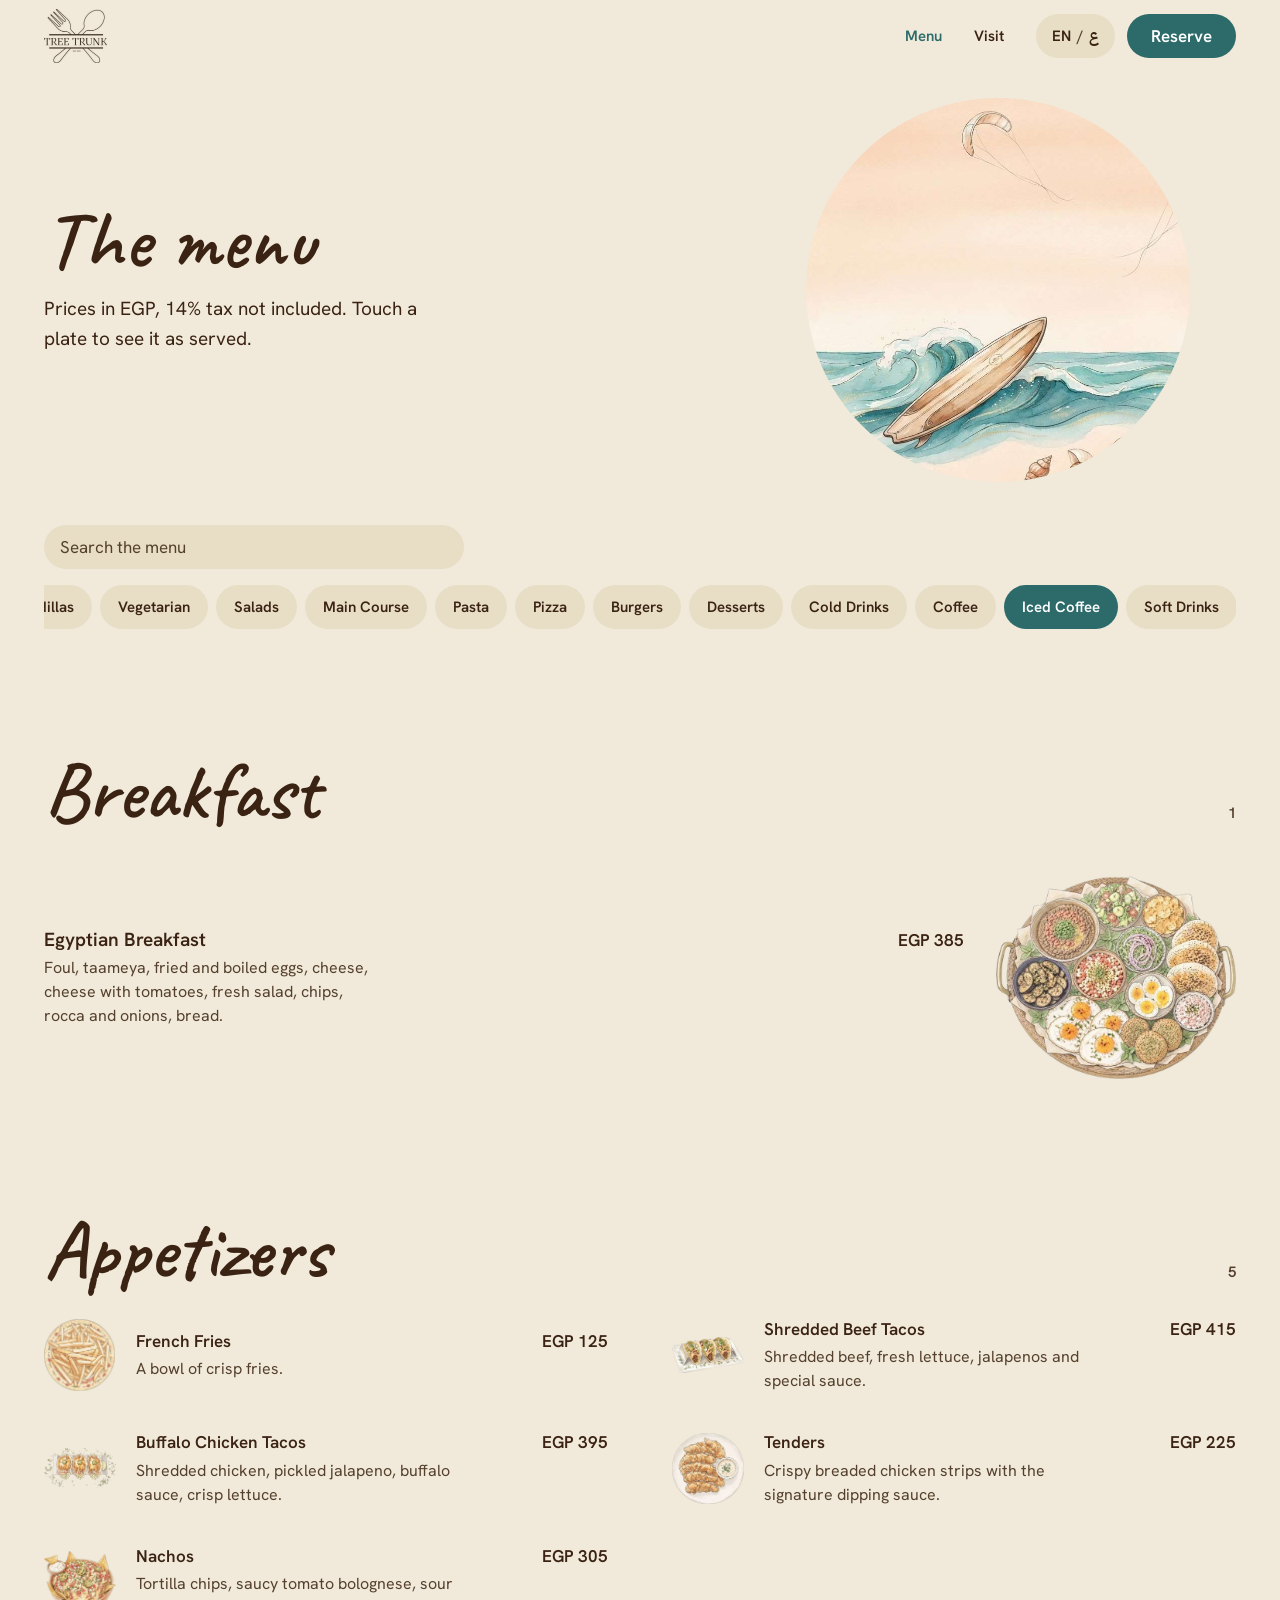
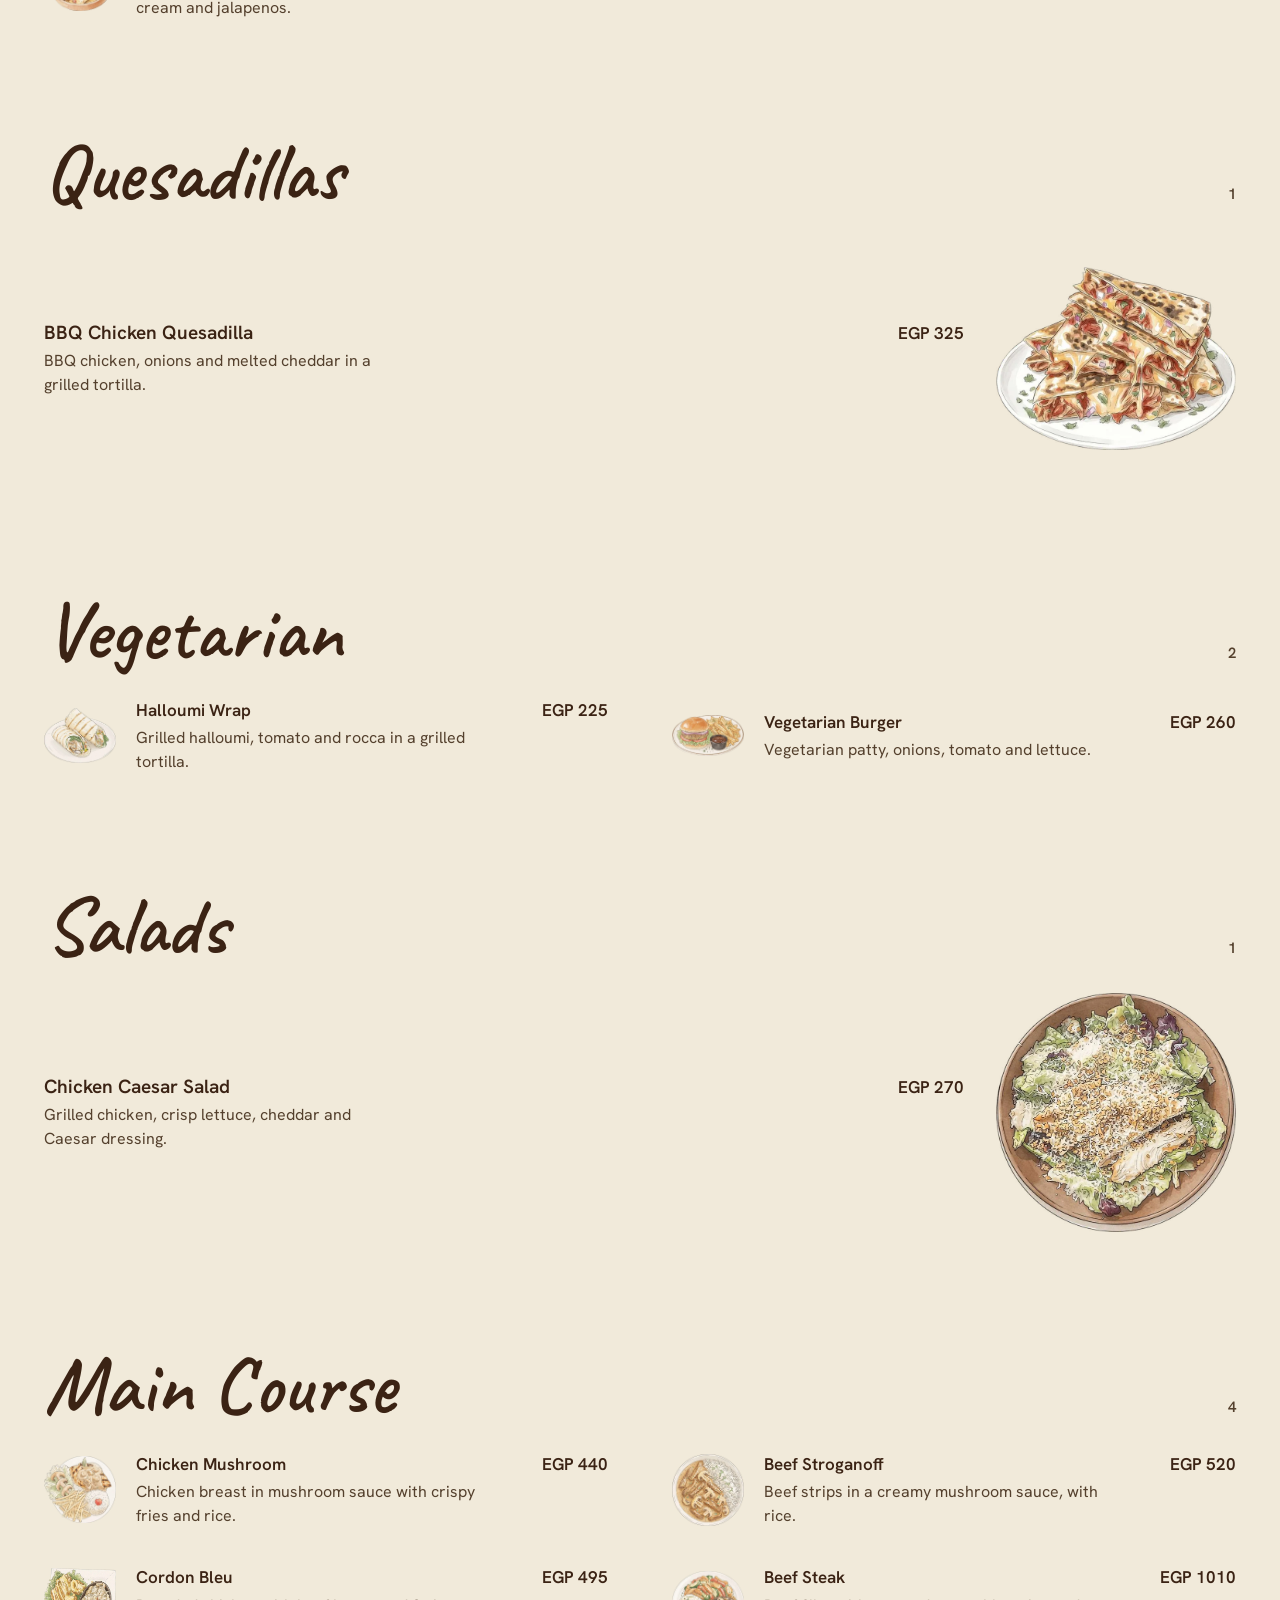
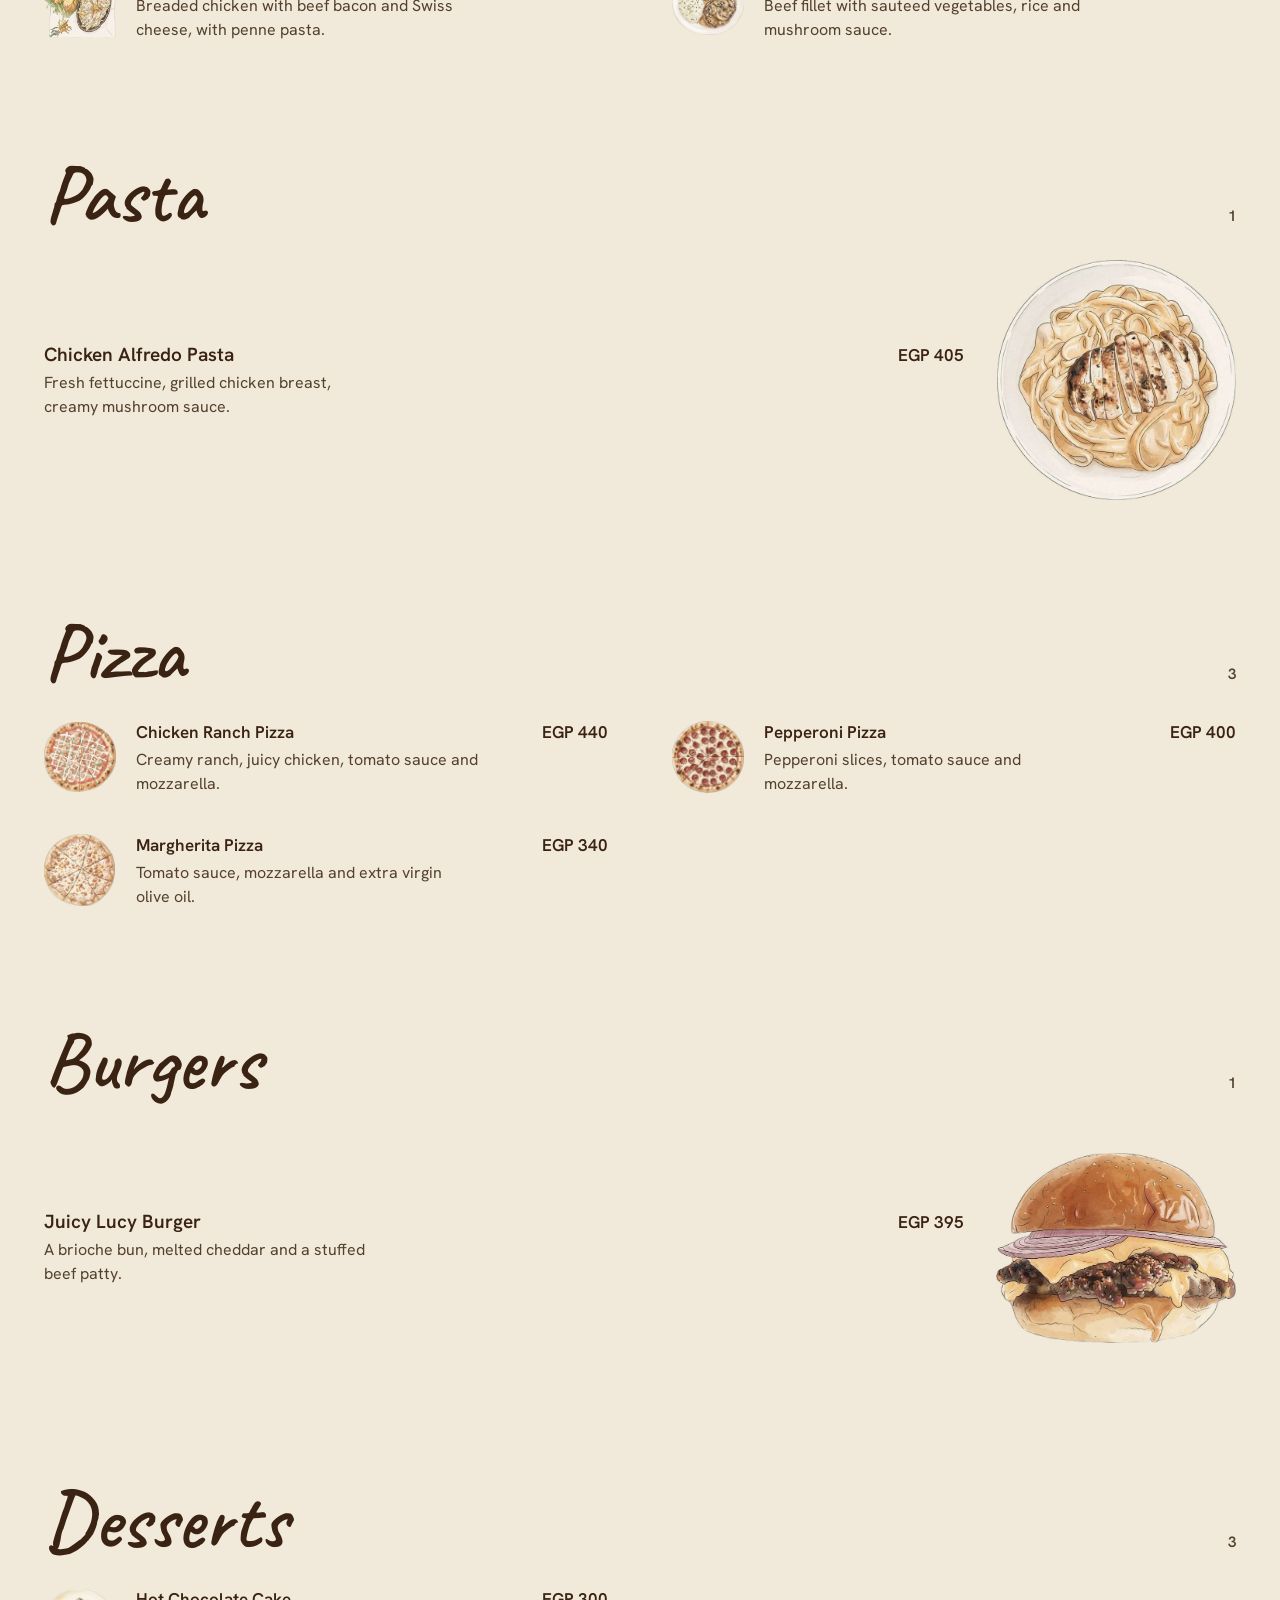
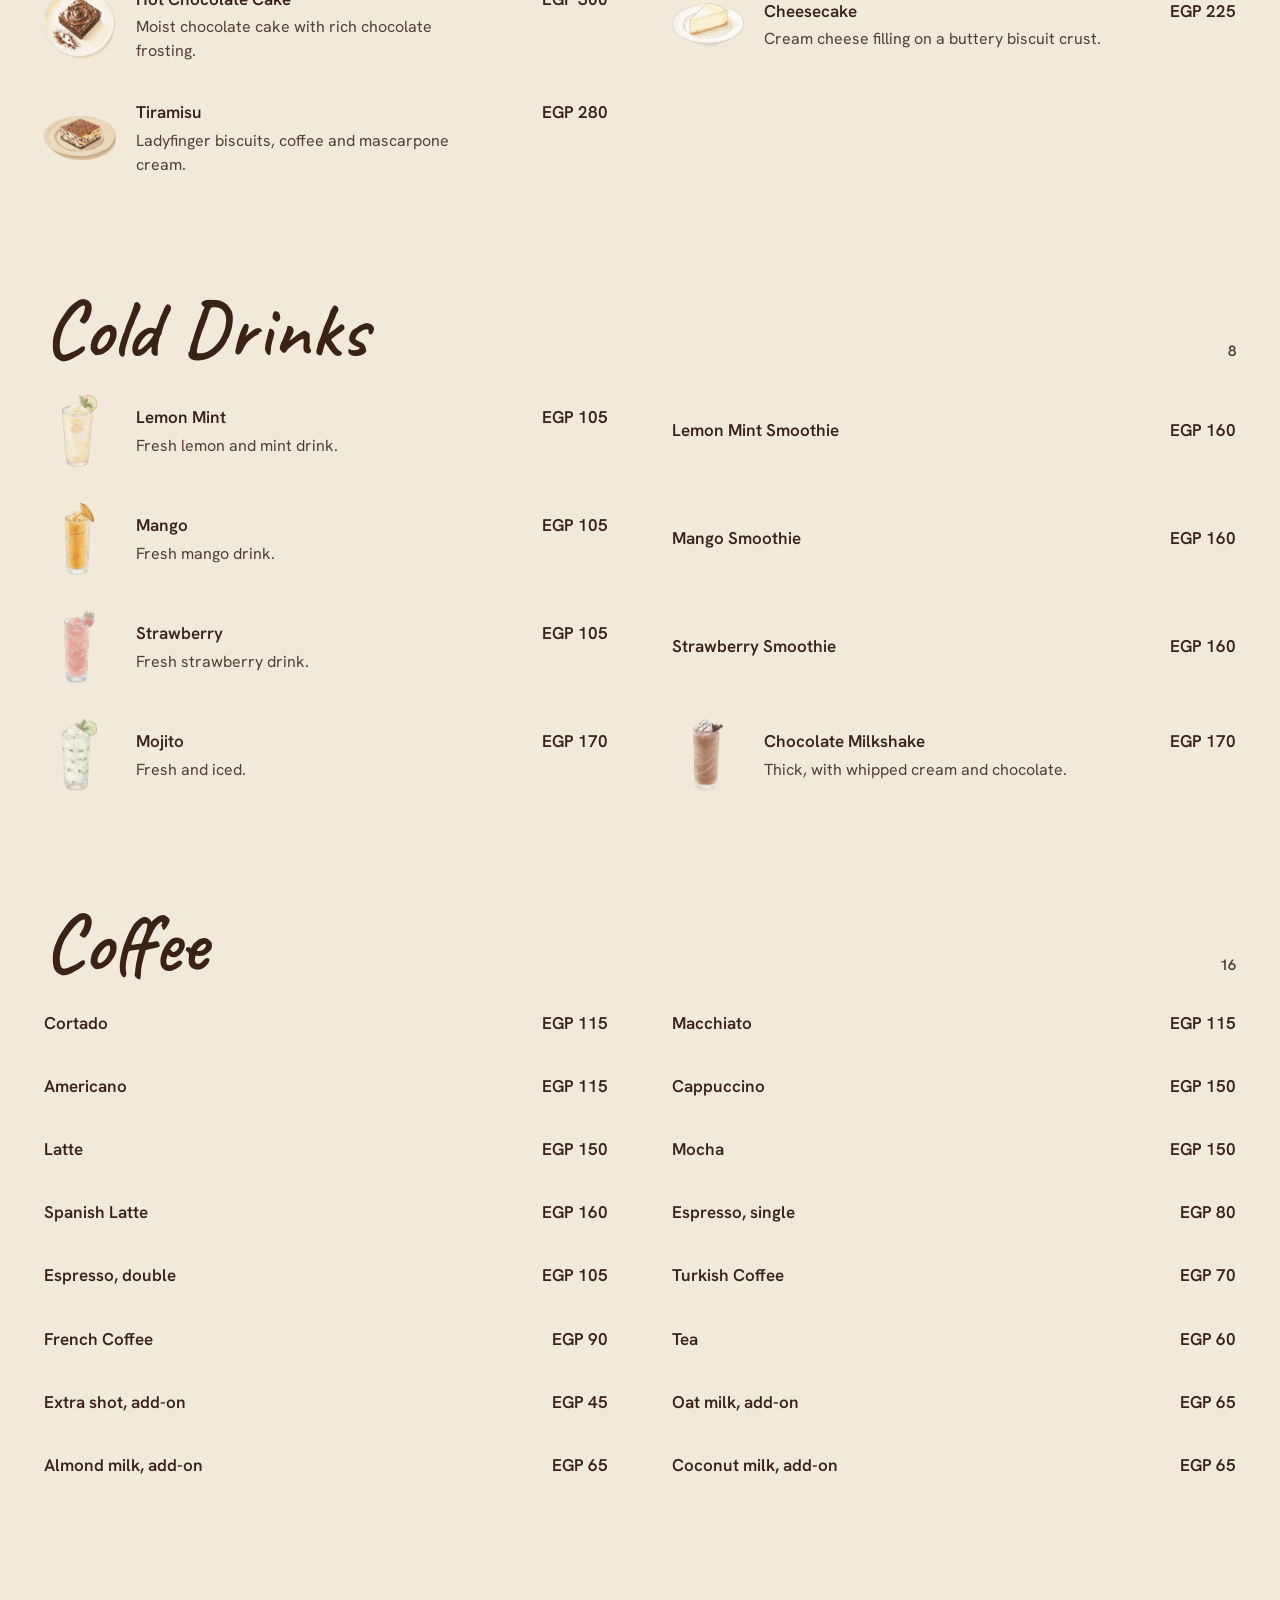
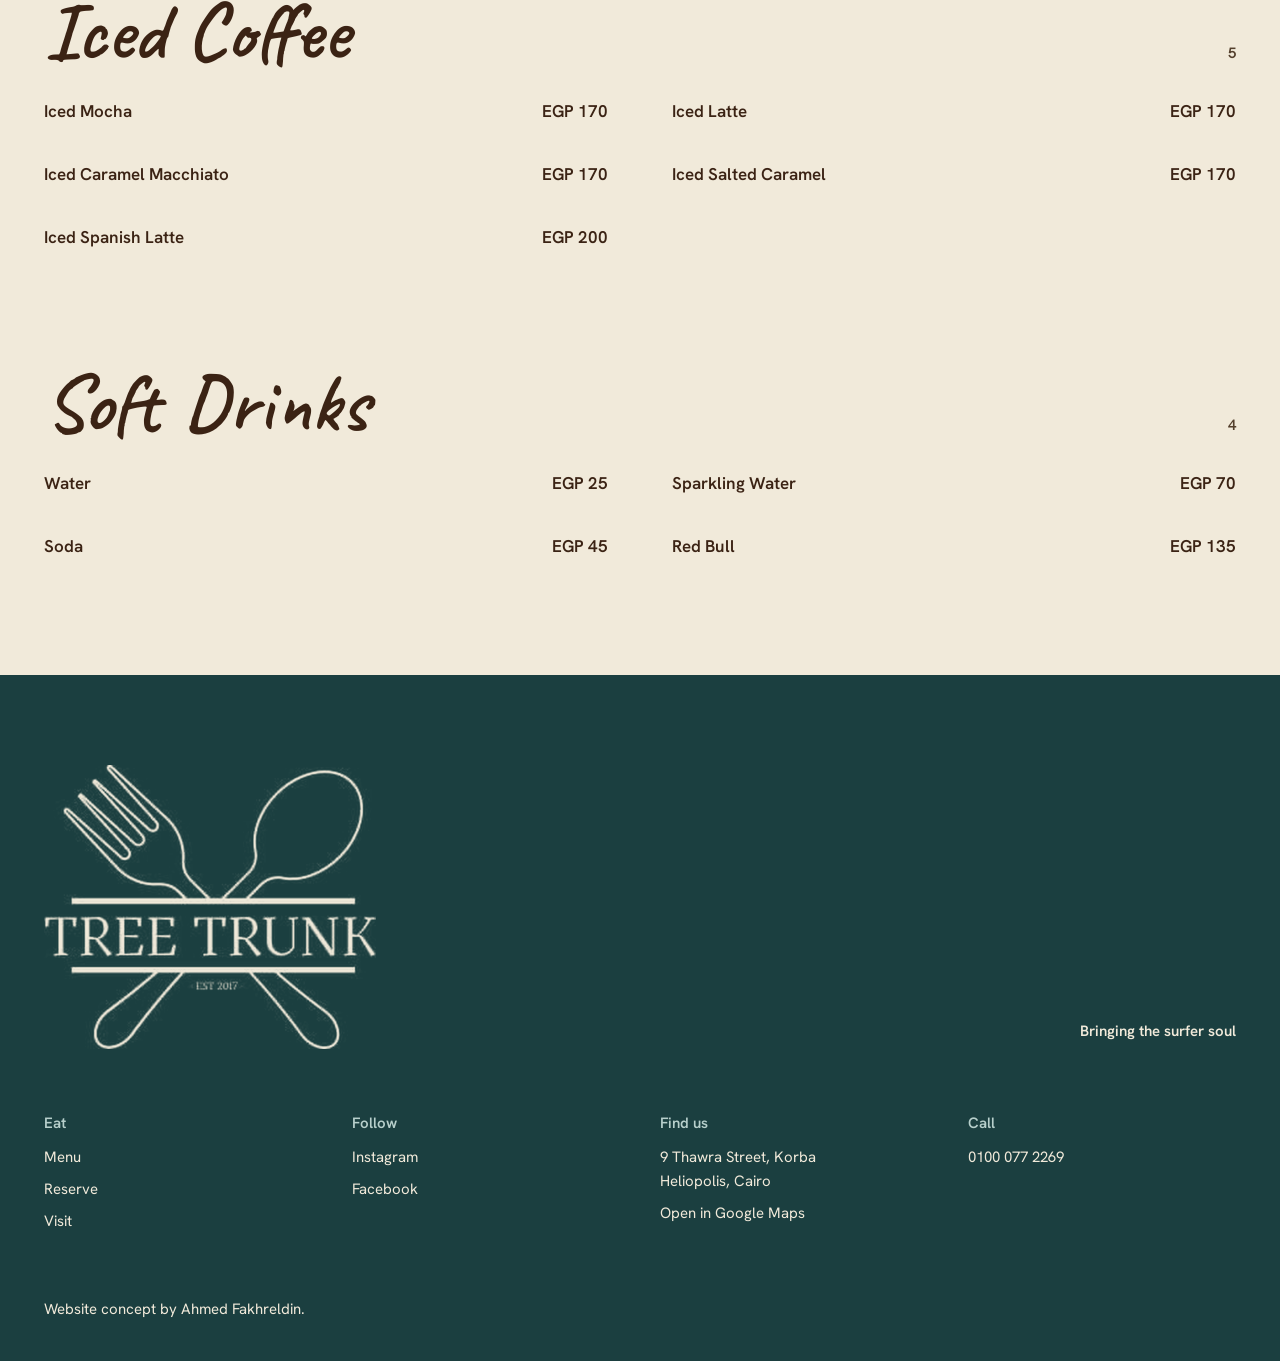
==== menu.html @ 4c700745 "Plates reveal on hover and touch scroll, real logo footer, sticky menu bar, picker flip Co-Authored-" ====
<!doctype html>
<html lang="en">
<head>
<meta charset="utf-8">
<meta name="viewport" content="width=device-width,initial-scale=1,viewport-fit=cover">
<title>Menu | Tree Trunk, Korba</title>
<meta name="description" content="The Tree Trunk menu: breakfast, tacos, pizza, pasta, burgers, desserts, cold drinks and coffee.">
<meta name="theme-color" content="#F1EADA">
<meta property="og:type" content="website">
<meta property="og:title" content="Menu | Tree Trunk, Korba">
<meta property="og:description" content="The Tree Trunk menu: breakfast, tacos, pizza, pasta, burgers, desserts, cold drinks and coffee.">
<meta property="og:image" content="https://ahmedfakhr1.github.io/tree-trunk-preview/img/og.jpg">
<meta property="og:url" content="https://ahmedfakhr1.github.io/tree-trunk-preview/menu.html">
<meta name="twitter:card" content="summary_large_image">
<link rel="icon" href="img/favicon.png">
<link rel="apple-touch-icon" href="img/favicon.png">
<link rel="preload" as="font" type="font/woff2" crossorigin href="fonts/caveat-latin-600-normal.woff2"><link rel="preload" as="font" type="font/woff2" crossorigin href="fonts/hanken-grotesk-latin-400-normal.woff2">
<style>html.fl body{opacity:0}body{transition:opacity .25s ease}</style><script>(function(){var d=document.documentElement;d.classList.add("fl","js");var done=function(){d.classList.remove("fl")};setTimeout(done,1200);if(document.fonts&&document.fonts.load){Promise.all(["600 20px Caveat","400 16px Hanken Grotesk"].map(function(f){return document.fonts.load(f)})).then(done,done)}else{done()}})();</script>
<link rel="stylesheet" href="fonts.css?v=21">
<link rel="stylesheet" href="site.css?v=21">
</head>
<body class="menu-page">
<header class="hdr" id="hdr">
  <a class="logo" href="index.html" aria-label="Tree Trunk, home"><img src="img/logo-ink.png" alt="Tree Trunk" width="252" height="215"></a>
  <nav class="nav" aria-label="Main"><a href="menu.html" aria-current="page"><span data-ar="المنيو">Menu</span></a><a href="visit.html"><span data-ar="زورونا">Visit</span></a></nav>
  <div class="hdr-r">
    <button class="lang" id="lang" type="button" aria-label="Switch language" title="Switch to Arabic. The menu stays in English."><span>EN</span><i>/</i><span class="l-ar">ع</span></button>
    <a class="btn btn--go hdr-cta" href="index.html#reserve"><span data-ar="احجز">Reserve</span></a>
    <button class="burger" id="burger" type="button" aria-label="Open menu" aria-expanded="false" aria-controls="drawer"><svg viewBox="0 0 24 24" width="22" height="22" fill="none" stroke="currentColor" stroke-width="1.8" stroke-linecap="round"><path d="M5 7h14M5 12h14M5 17h14"/></svg></button>
  </div>
</header>
<div class="drawer" id="drawer" aria-hidden="true"><nav aria-label="Mobile">
  <a href="index.html"><span data-ar="الرئيسية">Home</span></a><a href="menu.html"><span data-ar="المنيو">Menu</span></a><a href="visit.html"><span data-ar="زورونا">Visit</span></a><a href="index.html#reserve"><span data-ar="احجز">Reserve</span></a>
</nav></div>
<div class="tabbar" aria-label="Quick actions">
  <a href="index.html#reserve"><svg viewBox="0 0 24 24" width="22" height="22" fill="none" stroke="currentColor" stroke-width="1.8" stroke-linecap="round" stroke-linejoin="round"><rect x="4" y="5" width="16" height="15" rx="2"/><path d="M4 10h16M9 3v4M15 3v4"/></svg><span data-ar="احجز">Reserve</span></a>
  <a href="menu.html"><svg viewBox="0 0 24 24" width="22" height="22" fill="none" stroke="currentColor" stroke-width="1.8" stroke-linecap="round"><path d="M5 7h14M5 12h14M5 17h14"/></svg><span data-ar="المنيو">Menu</span></a>
  <a href="tel:+201000772269"><svg viewBox="0 0 24 24" width="22" height="22" fill="none" stroke="currentColor" stroke-width="1.8" stroke-linecap="round" stroke-linejoin="round"><path d="M6.6 3h3l1.4 4-2 1.3a11 11 0 0 0 6.7 6.7l1.3-2 4 1.4v3a2 2 0 0 1-2.2 2A16.5 16.5 0 0 1 4.6 5.2 2 2 0 0 1 6.6 3z"/></svg><span data-ar="اتصل">Call</span></a>
</div>
<main id="main">
<section class="phero"><div class="disc-sm"><img src="img/sea.jpg" alt="" width="1365" height="766"></div><div class="wrap phero-in"><h1 class="disp"><span data-ar="المنيو">The menu</span></h1><p class="sub"><span data-ar="الأسعار بالجنيه المصري، بدون ضريبة ١٤٪. المس الطبق وشوفه زي ما بيتقدم.">Prices in EGP, 14% tax not included. Touch a plate to see it as served.</span></p></div></section>
<div class="wrap searchrow"><label class="search"><span class="sr">Search the menu</span><input id="q" type="search" placeholder="Search the menu" autocomplete="off"></label></div>
<div class="chipbar"><div class="wrap chipbar-in"><div class="chiprow" id="chiprow"><a class="chip" href="#breakfast" data-sec="breakfast"><span data-ar="الفطار">Breakfast</span></a><a class="chip" href="#appetizers" data-sec="appetizers"><span data-ar="المقبلات">Appetizers</span></a><a class="chip" href="#quesadillas" data-sec="quesadillas"><span data-ar="الكيساديا">Quesadillas</span></a><a class="chip" href="#vegetarian" data-sec="vegetarian"><span data-ar="نباتي">Vegetarian</span></a><a class="chip" href="#salads" data-sec="salads"><span data-ar="السلطات">Salads</span></a><a class="chip" href="#main-course" data-sec="main-course"><span data-ar="الأطباق الرئيسية">Main Course</span></a><a class="chip" href="#pasta" data-sec="pasta"><span data-ar="الباستا">Pasta</span></a><a class="chip" href="#pizza" data-sec="pizza"><span data-ar="البيتزا">Pizza</span></a><a class="chip" href="#burgers" data-sec="burgers"><span data-ar="البرجر">Burgers</span></a><a class="chip" href="#desserts" data-sec="desserts"><span data-ar="الحلو">Desserts</span></a><a class="chip" href="#cold-drinks" data-sec="cold-drinks"><span data-ar="المشروبات الباردة">Cold Drinks</span></a><a class="chip" href="#coffee" data-sec="coffee"><span data-ar="القهوة">Coffee</span></a><a class="chip" href="#iced-coffee" data-sec="iced-coffee"><span data-ar="القهوة المثلجة">Iced Coffee</span></a><a class="chip" href="#soft-drinks" data-sec="soft-drinks"><span data-ar="المشروبات الغازية">Soft Drinks</span></a></div></div></div>
<div class="wrap mpage" id="mpage"><section class="msec" id="breakfast"><div class="mh"><h2 class="disp"><span data-ar="الفطار">Breakfast</span></h2><span class="cnt">1</span></div><ul><li class="dish"><button type="button" class="plate plate--sm" aria-pressed="false" aria-label="Egyptian Breakfast: show the plate as served"><img class="sk" src="img/sk/breakfast.webp" alt="" loading="lazy" width="620" height="620"><img class="ph" src="img/breakfast.jpg" alt="Egyptian Breakfast as served" loading="lazy" width="440" height="440"></button><div class="dt"><h3>Egyptian Breakfast</h3><b class="pr">EGP 385</b><small data-ar="فول وطعمية وبيض مقلي ومسلوق وجبنة وجبنة بالطماطم وسلطة وشيبسي وجرجير وبصل وعيش.">Foul, taameya, fried and boiled eggs, cheese, cheese with tomatoes, fresh salad, chips, rocca and onions, bread.</small></div></li></ul></section><section class="msec" id="appetizers"><div class="mh"><h2 class="disp"><span data-ar="المقبلات">Appetizers</span></h2><span class="cnt">5</span></div><ul><li class="dish"><button type="button" class="plate plate--sm" aria-pressed="false" aria-label="French Fries: show the plate as served"><img class="sk" src="img/sk/fries.webp" alt="" loading="lazy" width="620" height="620"><img class="ph" src="img/fries.jpg" alt="French Fries as served" loading="lazy" width="440" height="440"></button><div class="dt"><h3>French Fries</h3><b class="pr">EGP 125</b><small data-ar="طبق بطاطس مقلية مقرمشة.">A bowl of crisp fries.</small></div></li><li class="dish"><button type="button" class="plate plate--sm" aria-pressed="false" aria-label="Shredded Beef Tacos: show the plate as served"><img class="sk" src="img/sk/beef-tacos.webp" alt="" loading="lazy" width="620" height="620"><img class="ph" src="img/beef-tacos.jpg" alt="Shredded Beef Tacos as served" loading="lazy" width="440" height="440"></button><div class="dt"><h3>Shredded Beef Tacos</h3><b class="pr">EGP 415</b><small data-ar="تاكو لحمة مفرومة مع خس وهالبينو وصوص خاص.">Shredded beef, fresh lettuce, jalapenos and special sauce.</small></div></li><li class="dish"><button type="button" class="plate plate--sm" aria-pressed="false" aria-label="Buffalo Chicken Tacos: show the plate as served"><img class="sk" src="img/sk/buffalo-tacos.webp" alt="" loading="lazy" width="620" height="620"><img class="ph" src="img/buffalo-tacos.jpg" alt="Buffalo Chicken Tacos as served" loading="lazy" width="440" height="440"></button><div class="dt"><h3>Buffalo Chicken Tacos</h3><b class="pr">EGP 395</b><small data-ar="تاكو فراخ بصوص بافلو وهالبينو مخلل وخس.">Shredded chicken, pickled jalapeno, buffalo sauce, crisp lettuce.</small></div></li><li class="dish"><button type="button" class="plate plate--sm" aria-pressed="false" aria-label="Tenders: show the plate as served"><img class="sk" src="img/sk/tenders.webp" alt="" loading="lazy" width="620" height="620"><img class="ph" src="img/tenders.jpg" alt="Tenders as served" loading="lazy" width="440" height="440"></button><div class="dt"><h3>Tenders</h3><b class="pr">EGP 225</b><small data-ar="ستربس فراخ مقرمشة مع صوص التغميس.">Crispy breaded chicken strips with the signature dipping sauce.</small></div></li><li class="dish"><button type="button" class="plate plate--sm" aria-pressed="false" aria-label="Nachos: show the plate as served"><img class="sk" src="img/sk/nachos.webp" alt="" loading="lazy" width="620" height="620"><img class="ph" src="img/nachos.jpg" alt="Nachos as served" loading="lazy" width="440" height="440"></button><div class="dt"><h3>Nachos</h3><b class="pr">EGP 305</b><small data-ar="ناتشوز مع بولونيز وكريمة حامضة وهالبينو.">Tortilla chips, saucy tomato bolognese, sour cream and jalapenos.</small></div></li></ul></section><section class="msec" id="quesadillas"><div class="mh"><h2 class="disp"><span data-ar="الكيساديا">Quesadillas</span></h2><span class="cnt">1</span></div><ul><li class="dish"><button type="button" class="plate plate--sm" aria-pressed="false" aria-label="BBQ Chicken Quesadilla: show the plate as served"><img class="sk" src="img/sk/quesadilla.webp" alt="" loading="lazy" width="620" height="620"><img class="ph" src="img/quesadilla.jpg" alt="BBQ Chicken Quesadilla as served" loading="lazy" width="440" height="440"></button><div class="dt"><h3>BBQ Chicken Quesadilla</h3><b class="pr">EGP 325</b><small data-ar="فراخ باربكيو وبصل وشيدر دايب في تورتيلا مشوية.">BBQ chicken, onions and melted cheddar in a grilled tortilla.</small></div></li></ul></section><section class="msec" id="vegetarian"><div class="mh"><h2 class="disp"><span data-ar="نباتي">Vegetarian</span></h2><span class="cnt">2</span></div><ul><li class="dish"><button type="button" class="plate plate--sm" aria-pressed="false" aria-label="Halloumi Wrap: show the plate as served"><img class="sk" src="img/sk/halloumi.webp" alt="" loading="lazy" width="620" height="620"><img class="ph" src="img/halloumi.jpg" alt="Halloumi Wrap as served" loading="lazy" width="440" height="440"></button><div class="dt"><h3>Halloumi Wrap</h3><b class="pr">EGP 225</b><small data-ar="حلومي مشوي وطماطم وجرجير في تورتيلا مشوية.">Grilled halloumi, tomato and rocca in a grilled tortilla.</small></div></li><li class="dish"><button type="button" class="plate plate--sm" aria-pressed="false" aria-label="Vegetarian Burger: show the plate as served"><img class="sk" src="img/sk/veg-burger.webp" alt="" loading="lazy" width="620" height="620"><img class="ph" src="img/veg-burger.jpg" alt="Vegetarian Burger as served" loading="lazy" width="440" height="440"></button><div class="dt"><h3>Vegetarian Burger</h3><b class="pr">EGP 260</b><small data-ar="برجر نباتي مع بصل وطماطم وخس.">Vegetarian patty, onions, tomato and lettuce.</small></div></li></ul></section><section class="msec" id="salads"><div class="mh"><h2 class="disp"><span data-ar="السلطات">Salads</span></h2><span class="cnt">1</span></div><ul><li class="dish"><button type="button" class="plate plate--sm" aria-pressed="false" aria-label="Chicken Caesar Salad: show the plate as served"><img class="sk" src="img/sk/caesar.webp" alt="" loading="lazy" width="620" height="620"><img class="ph" src="img/caesar.jpg" alt="Chicken Caesar Salad as served" loading="lazy" width="440" height="440"></button><div class="dt"><h3>Chicken Caesar Salad</h3><b class="pr">EGP 270</b><small data-ar="فراخ مشوية وخس وشيدر وصوص سيزر.">Grilled chicken, crisp lettuce, cheddar and Caesar dressing.</small></div></li></ul></section><section class="msec" id="main-course"><div class="mh"><h2 class="disp"><span data-ar="الأطباق الرئيسية">Main Course</span></h2><span class="cnt">4</span></div><ul><li class="dish"><button type="button" class="plate plate--sm" aria-pressed="false" aria-label="Chicken Mushroom: show the plate as served"><img class="sk" src="img/sk/chicken-mushroom.webp" alt="" loading="lazy" width="620" height="620"><img class="ph" src="img/chicken-mushroom.jpg" alt="Chicken Mushroom as served" loading="lazy" width="440" height="440"></button><div class="dt"><h3>Chicken Mushroom</h3><b class="pr">EGP 440</b><small data-ar="صدور فراخ بصوص مشروم مع بطاطس وأرز.">Chicken breast in mushroom sauce with crispy fries and rice.</small></div></li><li class="dish"><button type="button" class="plate plate--sm" aria-pressed="false" aria-label="Beef Stroganoff: show the plate as served"><img class="sk" src="img/sk/stroganoff.webp" alt="" loading="lazy" width="620" height="620"><img class="ph" src="img/stroganoff.jpg" alt="Beef Stroganoff as served" loading="lazy" width="440" height="440"></button><div class="dt"><h3>Beef Stroganoff</h3><b class="pr">EGP 520</b><small data-ar="ستربس لحمة بصوص مشروم كريمي مع أرز.">Beef strips in a creamy mushroom sauce, with rice.</small></div></li><li class="dish"><button type="button" class="plate plate--sm" aria-pressed="false" aria-label="Cordon Bleu: show the plate as served"><img class="sk" src="img/sk/cordon-bleu.webp" alt="" loading="lazy" width="620" height="620"><img class="ph" src="img/cordon-bleu.jpg" alt="Cordon Bleu as served" loading="lazy" width="440" height="440"></button><div class="dt"><h3>Cordon Bleu</h3><b class="pr">EGP 495</b><small data-ar="فراخ بانيه بلحم مدخن وجبنة سويسرية مع بيني.">Breaded chicken with beef bacon and Swiss cheese, with penne pasta.</small></div></li><li class="dish"><button type="button" class="plate plate--sm" aria-pressed="false" aria-label="Beef Steak: show the plate as served"><img class="sk" src="img/sk/steak.webp" alt="" loading="lazy" width="620" height="620"><img class="ph" src="img/steak.jpg" alt="Beef Steak as served" loading="lazy" width="440" height="440"></button><div class="dt"><h3>Beef Steak</h3><b class="pr">EGP 1010</b><small data-ar="ستيك فيليه مع خضار سوتيه وأرز وصوص مشروم.">Beef fillet with sauteed vegetables, rice and mushroom sauce.</small></div></li></ul></section><section class="msec" id="pasta"><div class="mh"><h2 class="disp"><span data-ar="الباستا">Pasta</span></h2><span class="cnt">1</span></div><ul><li class="dish"><button type="button" class="plate plate--sm" aria-pressed="false" aria-label="Chicken Alfredo Pasta: show the plate as served"><img class="sk" src="img/sk/alfredo.webp" alt="" loading="lazy" width="620" height="620"><img class="ph" src="img/alfredo.jpg" alt="Chicken Alfredo Pasta as served" loading="lazy" width="440" height="440"></button><div class="dt"><h3>Chicken Alfredo Pasta</h3><b class="pr">EGP 405</b><small data-ar="فيتوتشيني طازج مع فراخ مشوية وصوص كريمي.">Fresh fettuccine, grilled chicken breast, creamy mushroom sauce.</small></div></li></ul></section><section class="msec" id="pizza"><div class="mh"><h2 class="disp"><span data-ar="البيتزا">Pizza</span></h2><span class="cnt">3</span></div><ul><li class="dish"><button type="button" class="plate plate--sm" aria-pressed="false" aria-label="Chicken Ranch Pizza: show the plate as served"><img class="sk" src="img/sk/ranch-pizza.webp" alt="" loading="lazy" width="620" height="620"><img class="ph" src="img/ranch-pizza.jpg" alt="Chicken Ranch Pizza as served" loading="lazy" width="440" height="440"></button><div class="dt"><h3>Chicken Ranch Pizza</h3><b class="pr">EGP 440</b><small data-ar="صوص رانش وفراخ وموتزاريلا.">Creamy ranch, juicy chicken, tomato sauce and mozzarella.</small></div></li><li class="dish"><button type="button" class="plate plate--sm" aria-pressed="false" aria-label="Pepperoni Pizza: show the plate as served"><img class="sk" src="img/sk/pepperoni.webp" alt="" loading="lazy" width="620" height="620"><img class="ph" src="img/pepperoni.jpg" alt="Pepperoni Pizza as served" loading="lazy" width="440" height="440"></button><div class="dt"><h3>Pepperoni Pizza</h3><b class="pr">EGP 400</b><small data-ar="بيبروني وصوص طماطم وموتزاريلا.">Pepperoni slices, tomato sauce and mozzarella.</small></div></li><li class="dish"><button type="button" class="plate plate--sm" aria-pressed="false" aria-label="Margherita Pizza: show the plate as served"><img class="sk" src="img/sk/margherita.webp" alt="" loading="lazy" width="620" height="620"><img class="ph" src="img/margherita.jpg" alt="Margherita Pizza as served" loading="lazy" width="440" height="440"></button><div class="dt"><h3>Margherita Pizza</h3><b class="pr">EGP 340</b><small data-ar="صوص طماطم وموتزاريلا وزيت زيتون.">Tomato sauce, mozzarella and extra virgin olive oil.</small></div></li></ul></section><section class="msec" id="burgers"><div class="mh"><h2 class="disp"><span data-ar="البرجر">Burgers</span></h2><span class="cnt">1</span></div><ul><li class="dish"><button type="button" class="plate plate--sm" aria-pressed="false" aria-label="Juicy Lucy Burger: show the plate as served"><img class="sk" src="img/sk/juicy-lucy.webp" alt="" loading="lazy" width="620" height="620"><img class="ph" src="img/juicy-lucy.jpg" alt="Juicy Lucy Burger as served" loading="lazy" width="440" height="440"></button><div class="dt"><h3>Juicy Lucy Burger</h3><b class="pr">EGP 395</b><small data-ar="بريوش وشيدر دايب وقرص لحمة محشي.">A brioche bun, melted cheddar and a stuffed beef patty.</small></div></li></ul></section><section class="msec" id="desserts"><div class="mh"><h2 class="disp"><span data-ar="الحلو">Desserts</span></h2><span class="cnt">3</span></div><ul><li class="dish"><button type="button" class="plate plate--sm" aria-pressed="false" aria-label="Hot Chocolate Cake: show the plate as served"><img class="sk" src="img/sk/choc-cake.webp" alt="" loading="lazy" width="620" height="620"><img class="ph" src="img/choc-cake.jpg" alt="Hot Chocolate Cake as served" loading="lazy" width="440" height="440"></button><div class="dt"><h3>Hot Chocolate Cake</h3><b class="pr">EGP 300</b><small data-ar="كيك شوكولاتة طري بغطاء شوكولاتة.">Moist chocolate cake with rich chocolate frosting.</small></div></li><li class="dish"><button type="button" class="plate plate--sm" aria-pressed="false" aria-label="Cheesecake: show the plate as served"><img class="sk" src="img/sk/cheesecake.webp" alt="" loading="lazy" width="620" height="620"><img class="ph" src="img/cheesecake.jpg" alt="Cheesecake as served" loading="lazy" width="440" height="440"></button><div class="dt"><h3>Cheesecake</h3><b class="pr">EGP 225</b><small data-ar="تشيز كيك على قاعدة بسكوت بالزبدة.">Cream cheese filling on a buttery biscuit crust.</small></div></li><li class="dish"><button type="button" class="plate plate--sm" aria-pressed="false" aria-label="Tiramisu: show the plate as served"><img class="sk" src="img/sk/tiramisu.webp" alt="" loading="lazy" width="620" height="620"><img class="ph" src="img/tiramisu.jpg" alt="Tiramisu as served" loading="lazy" width="440" height="440"></button><div class="dt"><h3>Tiramisu</h3><b class="pr">EGP 280</b><small data-ar="تيراميسو بالبسكوت والقهوة والماسكاربوني.">Ladyfinger biscuits, coffee and mascarpone cream.</small></div></li></ul></section><section class="msec" id="cold-drinks"><div class="mh"><h2 class="disp"><span data-ar="المشروبات الباردة">Cold Drinks</span></h2><span class="cnt">8</span></div><ul><li class="dish"><button type="button" class="plate plate--sm" aria-pressed="false" aria-label="Lemon Mint: show the plate as served"><img class="sk" src="img/sk/lemon-mint.webp" alt="" loading="lazy" width="620" height="620"><img class="ph" src="img/lemon-mint.jpg" alt="Lemon Mint as served" loading="lazy" width="440" height="440"></button><div class="dt"><h3>Lemon Mint</h3><b class="pr">EGP 105</b><small data-ar="مشروب ليمون ونعناع.">Fresh lemon and mint drink.</small></div></li><li class="dish dish--plain"><div class="dt"><h3>Lemon Mint Smoothie</h3><b class="pr">EGP 160</b></div></li><li class="dish"><button type="button" class="plate plate--sm" aria-pressed="false" aria-label="Mango: show the plate as served"><img class="sk" src="img/sk/mango.webp" alt="" loading="lazy" width="620" height="620"><img class="ph" src="img/mango.jpg" alt="Mango as served" loading="lazy" width="440" height="440"></button><div class="dt"><h3>Mango</h3><b class="pr">EGP 105</b><small data-ar="مشروب مانجو.">Fresh mango drink.</small></div></li><li class="dish dish--plain"><div class="dt"><h3>Mango Smoothie</h3><b class="pr">EGP 160</b></div></li><li class="dish"><button type="button" class="plate plate--sm" aria-pressed="false" aria-label="Strawberry: show the plate as served"><img class="sk" src="img/sk/strawberry.webp" alt="" loading="lazy" width="620" height="620"><img class="ph" src="img/strawberry.jpg" alt="Strawberry as served" loading="lazy" width="440" height="440"></button><div class="dt"><h3>Strawberry</h3><b class="pr">EGP 105</b><small data-ar="مشروب فراولة.">Fresh strawberry drink.</small></div></li><li class="dish dish--plain"><div class="dt"><h3>Strawberry Smoothie</h3><b class="pr">EGP 160</b></div></li><li class="dish"><button type="button" class="plate plate--sm" aria-pressed="false" aria-label="Mojito: show the plate as served"><img class="sk" src="img/sk/mojito.webp" alt="" loading="lazy" width="620" height="620"><img class="ph" src="img/mojito.jpg" alt="Mojito as served" loading="lazy" width="440" height="440"></button><div class="dt"><h3>Mojito</h3><b class="pr">EGP 170</b><small data-ar="منعش ومثلج.">Fresh and iced.</small></div></li><li class="dish"><button type="button" class="plate plate--sm" aria-pressed="false" aria-label="Chocolate Milkshake: show the plate as served"><img class="sk" src="img/sk/milkshake.webp" alt="" loading="lazy" width="620" height="620"><img class="ph" src="img/milkshake.jpg" alt="Chocolate Milkshake as served" loading="lazy" width="440" height="440"></button><div class="dt"><h3>Chocolate Milkshake</h3><b class="pr">EGP 170</b><small data-ar="ميلك شيك شوكولاتة بالكريمة.">Thick, with whipped cream and chocolate.</small></div></li></ul></section><section class="msec" id="coffee"><div class="mh"><h2 class="disp"><span data-ar="القهوة">Coffee</span></h2><span class="cnt">16</span></div><ul><li class="dish dish--plain"><div class="dt"><h3>Cortado</h3><b class="pr">EGP 115</b></div></li><li class="dish dish--plain"><div class="dt"><h3>Macchiato</h3><b class="pr">EGP 115</b></div></li><li class="dish dish--plain"><div class="dt"><h3>Americano</h3><b class="pr">EGP 115</b></div></li><li class="dish dish--plain"><div class="dt"><h3>Cappuccino</h3><b class="pr">EGP 150</b></div></li><li class="dish dish--plain"><div class="dt"><h3>Latte</h3><b class="pr">EGP 150</b></div></li><li class="dish dish--plain"><div class="dt"><h3>Mocha</h3><b class="pr">EGP 150</b></div></li><li class="dish dish--plain"><div class="dt"><h3>Spanish Latte</h3><b class="pr">EGP 160</b></div></li><li class="dish dish--plain"><div class="dt"><h3>Espresso, single</h3><b class="pr">EGP 80</b></div></li><li class="dish dish--plain"><div class="dt"><h3>Espresso, double</h3><b class="pr">EGP 105</b></div></li><li class="dish dish--plain"><div class="dt"><h3>Turkish Coffee</h3><b class="pr">EGP 70</b></div></li><li class="dish dish--plain"><div class="dt"><h3>French Coffee</h3><b class="pr">EGP 90</b></div></li><li class="dish dish--plain"><div class="dt"><h3>Tea</h3><b class="pr">EGP 60</b></div></li><li class="dish dish--plain"><div class="dt"><h3>Extra shot, add-on</h3><b class="pr">EGP 45</b></div></li><li class="dish dish--plain"><div class="dt"><h3>Oat milk, add-on</h3><b class="pr">EGP 65</b></div></li><li class="dish dish--plain"><div class="dt"><h3>Almond milk, add-on</h3><b class="pr">EGP 65</b></div></li><li class="dish dish--plain"><div class="dt"><h3>Coconut milk, add-on</h3><b class="pr">EGP 65</b></div></li></ul></section><section class="msec" id="iced-coffee"><div class="mh"><h2 class="disp"><span data-ar="القهوة المثلجة">Iced Coffee</span></h2><span class="cnt">5</span></div><ul><li class="dish dish--plain"><div class="dt"><h3>Iced Mocha</h3><b class="pr">EGP 170</b></div></li><li class="dish dish--plain"><div class="dt"><h3>Iced Latte</h3><b class="pr">EGP 170</b></div></li><li class="dish dish--plain"><div class="dt"><h3>Iced Caramel Macchiato</h3><b class="pr">EGP 170</b></div></li><li class="dish dish--plain"><div class="dt"><h3>Iced Salted Caramel</h3><b class="pr">EGP 170</b></div></li><li class="dish dish--plain"><div class="dt"><h3>Iced Spanish Latte</h3><b class="pr">EGP 200</b></div></li></ul></section><section class="msec" id="soft-drinks"><div class="mh"><h2 class="disp"><span data-ar="المشروبات الغازية">Soft Drinks</span></h2><span class="cnt">4</span></div><ul><li class="dish dish--plain"><div class="dt"><h3>Water</h3><b class="pr">EGP 25</b></div></li><li class="dish dish--plain"><div class="dt"><h3>Sparkling Water</h3><b class="pr">EGP 70</b></div></li><li class="dish dish--plain"><div class="dt"><h3>Soda</h3><b class="pr">EGP 45</b></div></li><li class="dish dish--plain"><div class="dt"><h3>Red Bull</h3><b class="pr">EGP 135</b></div></li></ul></section><p class="empty" id="empty" hidden><span data-ar="مفيش حاجة بالاسم ده. جرب كلمة تانية.">Nothing matches that. Try another word.</span></p></div>
</main>
<footer class="foot">
  <div class="wrap"><div class="foot-top"><img class="foot-logo" src="img/logo-cream.png" alt="Tree Trunk" width="504" height="430"><p class="foot-tag"><span data-ar="بنجيب روح الموج">Bringing the surfer soul</span></p></div>
  <div class="foot-grid">
    <div><h3><span data-ar="الأكل">Eat</span></h3><a href="menu.html"><span data-ar="المنيو">Menu</span></a><a href="index.html#reserve"><span data-ar="احجز">Reserve</span></a><a href="visit.html"><span data-ar="زورونا">Visit</span></a></div>
    <div><h3><span data-ar="تابعنا">Follow</span></h3><a href="https://www.instagram.com/treetrunk_korbaview" rel="noopener">Instagram</a><a href="https://www.facebook.com/treetrunkbistro" rel="noopener">Facebook</a></div>
    <div><h3><span data-ar="العنوان">Find us</span></h3><p>9 Thawra Street, Korba<br>Heliopolis, Cairo</p><a href="https://www.google.com/maps/search/?api=1&query=Tree+Trunk+9+Thawra+Street+Korba+Heliopolis+Cairo" rel="noopener"><span data-ar="افتح في خرائط جوجل">Open in Google Maps</span></a></div>
    <div><h3><span data-ar="اتصل">Call</span></h3><a href="tel:+201000772269">0100 077 2269</a></div>
  </div>
  <p class="credit">Website concept by Ahmed Fakhreldin.</p></div>
</footer>
<script src="js/site.js?v=21"></script><script src="js/menu.js?v=21"></script>
</body>
</html>
---- fonts.css ----
@font-face{font-family:"Caveat";font-weight:600;font-style:normal;font-display:block;src:url(fonts/caveat-latin-600-normal.woff2) format("woff2")}
@font-face{font-family:"Hanken Grotesk";font-weight:400;font-style:normal;font-display:block;src:url(fonts/hanken-grotesk-latin-400-normal.woff2) format("woff2")}
@font-face{font-family:"Hanken Grotesk";font-weight:600;font-style:normal;font-display:block;src:url(fonts/hanken-grotesk-latin-600-normal.woff2) format("woff2")}
@font-face{font-family:"El Messiri";font-weight:600;font-style:normal;font-display:block;src:url(fonts/el-messiri-arabic-600-normal.woff2) format("woff2");unicode-range:U+0600-06FF,U+0750-077F,U+FB50-FDFF,U+FE70-FEFF}
@font-face{font-family:"IBM Plex Sans Arabic";font-weight:400;font-style:normal;font-display:block;src:url(fonts/ibm-plex-sans-arabic-arabic-400-normal.woff2) format("woff2");unicode-range:U+0600-06FF,U+0750-077F,U+FB50-FDFF,U+FE70-FEFF}
@font-face{font-family:"IBM Plex Sans Arabic";font-weight:600;font-style:normal;font-display:block;src:url(fonts/ibm-plex-sans-arabic-arabic-600-normal.woff2) format("woff2");unicode-range:U+0600-06FF,U+0750-077F,U+FB50-FDFF,U+FE70-FEFF}
---- site.css ----
:root{--d2:clamp(52px,6.4vw,92px);--paper:#F1EADA;--paper2:#E8DEC6;--peach:#F4D2B4;--seal:#BFDAD6;--sand:#E3D2AE;--ink:#3B2314;--muted:#54402D;--teal:#2C6B6A;--teal-d:#1F5453;--tealm:#2F6F6D;--deep:#1B3F40;--m:clamp(16px,3.4vw,48px);--r:16px;--h:72px;--ease:cubic-bezier(.23,1,.32,1)}
*{box-sizing:border-box;margin:0;padding:0}
html{scroll-behavior:smooth;-webkit-text-size-adjust:100%}
body{font:400 17px/1.6 "Hanken Grotesk",system-ui,sans-serif;background:var(--paper);color:var(--ink);overflow-x:hidden}
img{display:block;max-width:100%;height:auto}
a{color:inherit}
.wrap{width:calc(100% - 2*var(--m));max-width:1320px;margin-inline:auto}
.sr{position:absolute;width:1px;height:1px;overflow:hidden;clip:rect(0 0 0 0)}
.disp,h1,h2{font-family:Caveat,"El Messiri",cursive;font-weight:600;color:var(--ink);line-height:.92;text-wrap:balance}
.disp{font-size:var(--d2)}
h3{font:600 17px/1.3 "Hanken Grotesk",sans-serif}
:focus-visible{outline:3px solid var(--teal);outline-offset:3px}
.btn{display:inline-flex;align-items:center;justify-content:center;min-height:52px;padding:0 30px;border-radius:999px;font:600 17px/1 "Hanken Grotesk",sans-serif;text-decoration:none;border:0;cursor:pointer;white-space:nowrap;transition:background .2s var(--ease),transform .15s var(--ease)}
.btn:active{transform:scale(.97)}
.btn--go{background:var(--teal);color:#fff}
.btn--line{background:var(--paper2);color:var(--ink)}
@media(hover:hover) and (pointer:fine){.btn--go:hover{background:var(--teal-d)}.btn--line:hover{background:var(--sand)}}
/* header */
.hdr{position:fixed;inset:0 0 auto;z-index:50;height:var(--h);display:flex;align-items:center;gap:32px;padding:0 var(--m);background:var(--paper)}
.logo img{height:54px;width:auto}
.nav{display:flex;gap:32px;margin-inline-start:auto}
.nav a{text-decoration:none;font-weight:600;font-size:15px;padding:6px 0;transition:color .2s}
.nav a[aria-current]{color:var(--teal)}
.hdr-r{display:flex;align-items:center;gap:12px}
.hdr-cta{min-height:44px;padding:0 24px}
.lang{background:var(--paper2);border:0;color:var(--ink);border-radius:999px;height:44px;padding:0 16px;font:600 15px "Hanken Grotesk";cursor:pointer;display:flex;gap:6px;align-items:center}
.lang i{font-style:normal;color:var(--muted)}.l-ar{font-family:"IBM Plex Sans Arabic",sans-serif}
.burger{display:none;background:none;border:0;color:var(--ink);width:44px;height:44px;cursor:pointer}
.drawer{position:fixed;inset:var(--h) 0 0;z-index:49;background:var(--paper);padding:32px var(--m);opacity:0;visibility:hidden;transform:translateY(-8px);transition:opacity .2s var(--ease),transform .2s var(--ease),visibility .2s}
.drawer.open{opacity:1;visibility:visible;transform:none}
.drawer a{display:block;font:600 64px/1.15 Caveat,"El Messiri",cursive;text-decoration:none;padding:4px 0}
.tabbar{display:none;transition:transform .25s var(--ease)}.tabbar.off{transform:translateY(100%)}
/* hero: the plate as one giant motif, cropped by the viewport */
.hero{position:relative;min-height:100svh;overflow:hidden;background:var(--paper)}
.disc-hero{position:absolute;width:120svh;height:120svh;left:78%;top:55%;margin:-60svh 0 0 -60svh;border-radius:50%;overflow:hidden;background:var(--seal);animation:enter 1.3s cubic-bezier(.3,.7,.2,1) both}
.disc-hero img{width:100%;height:100%;object-fit:cover;object-position:62% 52%;animation:drift 30s ease-out both}
@keyframes enter{from{transform:translateX(38vw)}to{transform:none}}
@keyframes drift{from{transform:scale(1)}to{transform:scale(1.07)}}
.hero-in{position:relative;min-height:100svh;display:flex;align-items:center;padding:var(--h) var(--m) 0 max(var(--m),8%)}
.hero-t{max-width:min(46%,640px)}
.hero h1{font-size:clamp(104px,14.5vw,236px);line-height:.8;letter-spacing:-.01em}
.hero h1 span{display:block}
.sub{font-size:19px;max-width:36ch;margin:28px 0 30px}
.hero-t>*{animation:rise .9s var(--ease) both}
.hero-t>:nth-child(2){animation-delay:.12s}.hero-t>:nth-child(3){animation-delay:.24s}
@keyframes rise{from{opacity:0;transform:translateY(24px)}to{opacity:1;transform:none}}
/* plates: the drawing turns into the plate as served */
.plate{position:relative;display:block;width:100%;aspect-ratio:1;background:none;border:0;padding:0;cursor:pointer;-webkit-tap-highlight-color:transparent}
.plate img{position:absolute;inset:0;width:100%;height:100%;transition:opacity .35s ease,transform .6s var(--ease)}
.plate .sk{object-fit:contain}
.plate .ph{object-fit:cover;border-radius:50%;opacity:0;transform:scale(.94)}
.plate.on .sk,.plate:focus-visible .sk{opacity:0;transform:scale(1.05)}
.plate.on .ph,.plate:focus-visible .ph{opacity:1;transform:none}
@media(hover:hover) and (pointer:fine){.plate:hover .sk{opacity:0;transform:scale(1.05)}.plate:hover .ph{opacity:1;transform:none}}
/* wall of plates */
.wall{padding:clamp(64px,8vw,120px) 0 0}
.wall-grid{list-style:none;display:grid;grid-template-columns:repeat(4,1fr);gap:8px;padding:0 8px}
.tile{position:relative;aspect-ratio:1;background:var(--bg);display:grid;place-items:center;overflow:hidden}
.tile-in{width:66%;margin-bottom:6%}
.tc{position:absolute;inset:auto 12px 16px;text-align:center;font:600 15px/1.2 "Hanken Grotesk",sans-serif}
.tile--dk{color:var(--paper)}
.tile--h{display:flex;align-items:center;justify-content:flex-start;padding:clamp(16px,3vw,40px)}
.tile--h h2{font-size:var(--d2)}
.wall-note{padding:28px 0 0;max-width:60ch;margin-inline:var(--m)}
/* object on a disc */
.show{padding:clamp(72px,8vw,120px) 0 clamp(40px,5vw,80px)}
.show-grid{display:grid;grid-template-columns:34% 44% 22%;align-items:end}
.stage{position:relative;grid-column:2;grid-row:1;aspect-ratio:1;width:min(64svh,100%);align-self:center;justify-self:center}
.disc{position:absolute;inset:0;border-radius:50%;background:var(--c);transition:background .3s ease}
.obj{position:absolute;left:50%;top:44%;width:84%;transform:translate(-50%,-50%);opacity:0;pointer-events:none;transition:opacity .3s ease}
.obj.on{opacity:1;pointer-events:auto}
.obj .sk{width:100%;transition:opacity .35s ease,transform .6s var(--ease)}
.obj .ph{position:absolute;left:50%;top:50%;width:92%;aspect-ratio:1;object-fit:cover;border-radius:50%;transform:translate(-50%,-50%) scale(.94);opacity:0;transition:opacity .35s ease,transform .6s var(--ease)}
.stage.asked .obj.on .sk{opacity:0;transform:scale(1.04)}
.stage.asked .obj.on .ph{opacity:1;transform:translate(-50%,-50%)}
.stage.asked .hot{opacity:0;pointer-events:none}
@media(hover:hover) and (pointer:fine){.stage:hover .obj.on:not(.annot) .sk{opacity:0;transform:scale(1.04)}.stage:hover .obj.on:not(.annot) .ph{opacity:1;transform:translate(-50%,-50%)}}
.flip{position:absolute;inset:auto auto -108px 50%;transform:translateX(-50%);background:var(--paper2);border:0;border-radius:999px;min-height:44px;padding:0 22px;font:600 15px "Hanken Grotesk";color:var(--ink);cursor:pointer;white-space:nowrap}
.flip[aria-pressed=true]{background:var(--teal);color:#fff}
.hot{position:absolute;width:22px;height:22px;margin:-11px 0 0 -11px;border-radius:50%;background:var(--ink);border:3px solid var(--paper);cursor:pointer;padding:0;transition:transform .2s var(--ease),background .2s}
.hot::after{content:"";position:absolute;inset:-12px}
.hot.on,.hot:hover,.hot:focus-visible{background:var(--teal);transform:scale(1.25)}
.cap{position:absolute;inset:auto 0 -52px;text-align:center;font:600 42px/1 Caveat,"El Messiri",cursive;min-height:40px}
.show-l{grid-column:1;grid-row:1;align-self:end;padding-bottom:6px}
.show h2.small{font-size:clamp(28px,2.9vw,44px);line-height:1.15;color:var(--muted);margin-bottom:8px}
.picks{list-style:none}
.pk{background:none;border:0;padding:0;cursor:pointer;text-align:start;font:600 clamp(28px,2.9vw,44px)/1.15 Caveat,"El Messiri",cursive;color:var(--muted);transition:color .2s}
.pk.on{color:var(--ink)}
@media(hover:hover) and (pointer:fine){.pk:hover{color:var(--teal)}}
.fact{grid-column:3;grid-row:1;align-self:center;padding-inline-start:24px;max-width:30ch}
/* coupon */
.reserve{padding:clamp(56px,7vw,110px) 0 clamp(72px,9vw,150px)}
.coupon{position:relative;display:grid;grid-template-columns:46% 54%;background:var(--teal-d);color:var(--paper);border-radius:var(--r)}
.coupon-l{padding:clamp(28px,4vw,56px);display:flex;flex-direction:column;justify-content:space-between;gap:32px}
.coupon h2{color:var(--paper);font-size:var(--d2);margin-bottom:18px}
.coupon-l p{max-width:34ch}
.lines{list-style:none;display:grid;gap:6px}.hrs{margin-top:20px;display:grid;gap:2px;color:var(--paper)}.hrs b{font-weight:600}
.lines a{font-weight:600;text-decoration:none;font-size:17px}
.coupon-r{position:relative;padding:clamp(28px,4vw,56px);border-inline-start:5px dotted var(--paper)}
.coupon-r::before,.coupon-r::after{content:"";position:absolute;width:28px;height:28px;border-radius:50%;background:var(--paper);inset-inline-start:-16px}
.coupon-r::before{top:-14px}.coupon-r::after{bottom:-14px}
fieldset{border:0;margin-bottom:20px}
legend{font:600 15px "Hanken Grotesk";margin-bottom:10px;color:var(--paper)}
.chips{display:flex;flex-wrap:wrap;gap:8px}
.chip{min-height:44px;padding:0 18px;border-radius:999px;border:0;background:var(--tealm);color:var(--paper);font:600 15px "Hanken Grotesk";cursor:pointer;display:inline-flex;align-items:center;text-decoration:none;transition:background .15s,color .15s}
.chip[aria-pressed=true]{background:var(--paper);color:var(--ink)}
.chip:disabled{background:var(--teal-d);color:#B9D6D2;cursor:not-allowed;text-decoration:line-through}
.stepper{display:inline-flex;align-items:center;background:var(--tealm);border-radius:999px}
.stepper button{width:48px;height:48px;border:0;background:none;font-size:19px;cursor:pointer;color:var(--paper)}
.stepper output{min-width:48px;text-align:center;font-weight:600}
label{display:block;font-weight:600;font-size:15px;margin:10px 0 6px}
input{width:100%;min-height:52px;border:0;border-radius:var(--r);padding:0 16px;font:400 17px "Hanken Grotesk";background:var(--tealm);color:var(--paper)}
input::placeholder{color:#D9CFBC}
input[aria-invalid=true]{outline:3px solid #F2B8A5}
.err{color:#FFD9CC;font-size:15px;margin-top:6px}
.chips--occ{margin-top:14px}
.summary{font:600 30px/1.1 Caveat,"El Messiri",cursive;margin:4px 0 16px;min-height:34px}
.bar{display:flex;align-items:center;justify-content:center;min-height:56px;border-radius:var(--r);background:#1B120C;color:var(--paper);font:600 17px "Hanken Grotesk";text-decoration:none;transition:background .2s,transform .15s var(--ease)}
.bar:active{transform:scale(.98)}
@media(hover:hover) and (pointer:fine){.bar:hover{background:#2E1F15}}
.linkbtn{display:block;margin:14px auto 0;background:none;border:0;color:var(--paper);font:600 15px "Hanken Grotesk";text-decoration:underline;cursor:pointer;min-height:44px}
.fine{font-size:16px;color:var(--muted);margin-top:12px}
.coupon .fine{color:var(--paper);text-align:center}
/* footer: the mark, built large */
.foot{background:var(--deep);color:var(--paper);padding:clamp(56px,7vw,96px) 0 32px}
.foot-top{display:flex;align-items:flex-end;justify-content:space-between;gap:32px;margin-bottom:64px}
.foot-logo{width:clamp(180px,26vw,380px);height:auto}
.foot-tag{font:600 19px "Hanken Grotesk",sans-serif;max-width:20ch;text-align:end}
.foot-grid{display:grid;grid-template-columns:repeat(4,1fr);gap:40px}
.foot h3{font:600 15px "Hanken Grotesk";color:#B7CFCB;margin-bottom:12px}
.foot a,.foot p{display:block;color:var(--paper);text-decoration:none;margin-bottom:8px;font-size:15px}
.credit{margin-top:56px;color:#B7CFCB;font-size:15px}
/* inner page headers */
.phero{position:relative;margin-top:var(--h);min-height:clamp(300px,34vw,440px);overflow:hidden;background:var(--paper)}
.disc-sm{position:absolute;width:min(30vw,400px);aspect-ratio:1;left:78%;top:50%;transform:translate(-50%,-50%);border-radius:50%;overflow:hidden}
.disc-sm img{width:100%;height:100%;object-fit:cover;object-position:62% 52%}
.phero-in{position:relative;display:flex;flex-direction:column;justify-content:center;align-items:flex-start;min-height:inherit;padding-block:40px}
.phero h1{font-size:var(--d2)}
.phero .sub{margin:16px 0 22px}
.chipbar{position:sticky;top:var(--h);z-index:30;background:var(--paper)}
.chipbar-in{display:flex;gap:16px;align-items:center;padding-block:10px}
.searchrow{padding-top:8px}.searchrow .search input{width:min(100%,420px)}
.chiprow{display:flex;gap:8px;overflow-x:auto;scrollbar-width:none;flex:1}
.chiprow .chip{flex:none;white-space:nowrap;background:var(--paper2);color:var(--ink)}
.chiprow .chip.on{background:var(--teal);color:#fff}
.search input{width:240px;min-height:44px;border-radius:999px;background:var(--paper2);color:var(--ink)}
.search input::placeholder{color:var(--muted)}
.mpage{padding-bottom:clamp(72px,9vw,150px)}
.msec{scroll-margin-top:calc(var(--h) + 76px)}
.mh{display:flex;justify-content:space-between;align-items:baseline;padding:clamp(72px,9vw,140px) 0 28px}
.mh h2{font-size:var(--d2)}
.cnt{font:600 15px "Hanken Grotesk";color:var(--muted)}
.msec ul{list-style:none;display:grid;grid-template-columns:1fr 1fr;gap:36px 64px}
.dish{display:grid;grid-template-columns:72px 1fr;gap:20px;align-items:center}
.dish--plain{grid-template-columns:1fr}
.dt{display:grid;grid-template-columns:1fr auto;gap:2px 16px;align-items:baseline}
.dt h3{font-size:17px}
.pr{font-weight:600;white-space:nowrap}
.dt small{grid-column:1/-1;color:var(--muted);font-size:16px;line-height:1.5;max-width:38ch}
.empty{text-align:center;color:var(--muted);padding-top:48px}
/* single-item sections sit as a feature row */
.msec ul:has(>li:only-child){grid-template-columns:1fr}
.msec ul>li:only-child{grid-template-columns:1fr minmax(120px,240px);gap:32px}
.msec ul>li:only-child .plate{order:2}
.msec ul>li:only-child .dt h3{font-size:19px}
/* visit */
.trio{padding:clamp(72px,8vw,120px) 0 0}
.trio-row{display:grid;grid-template-columns:repeat(3,1fr);gap:var(--m);margin-top:32px}
.trio .pz figcaption{margin-top:12px;font-weight:600;text-align:center}
.info .btn{width:100%}
.phero .disc-sm{animation:enter-sm 1.1s cubic-bezier(.3,.7,.2,1) both}
.phero-in>*{animation:rise .9s var(--ease) both}.phero-in>:nth-child(2){animation-delay:.12s}.phero-in>:nth-child(3){animation-delay:.24s}
@keyframes enter-sm{from{opacity:0;transform:translate(-30%,-50%)}to{opacity:1;transform:translate(-50%,-50%)}}
.info{padding:clamp(64px,8vw,120px) 0 0}
.info-grid{display:grid;grid-template-columns:repeat(3,1fr);gap:clamp(32px,5vw,72px)}
.info h2{font-size:var(--d2);margin-bottom:20px}
.rows{list-style:none}
.rows li{display:flex;justify-content:space-between;gap:16px;padding:12px 0}
.rows span{color:var(--muted)}.rows a,.rows b{font-weight:600}
.addr{margin-bottom:20px;font-size:19px}
/* entrances */
.js .rv{opacity:0;transform:translateY(24px);transition:opacity .8s var(--ease) var(--d,0s),transform .8s var(--ease) var(--d,0s)}
.js .rv.in{opacity:1;transform:none}
/* rtl */
[dir=rtl] body{font-family:"IBM Plex Sans Arabic","Hanken Grotesk",sans-serif}
[dir=rtl] .sub,[dir=rtl] .fact,[dir=rtl] .wall-note{line-height:1.8}
[dir=rtl] .hero h1{font-family:Caveat,cursive}
[dir=rtl] .pr{unicode-bidi:plaintext}
/* tablet and phone */
@media(max-width:980px){.nav,.hdr-cta{display:none}.burger{display:block}.hdr{gap:12px}.logo{margin-inline-end:auto}
 .coupon{grid-template-columns:1fr}.coupon-r{border-inline-start:0;border-top:5px dotted var(--paper)}
 .coupon-r::before,.coupon-r::after{top:-16px;bottom:auto}.coupon-r::before{inset-inline-start:-16px}.coupon-r::after{inset-inline-start:auto;inset-inline-end:-16px}
 .info-grid{grid-template-columns:1fr}.foot-grid{grid-template-columns:1fr 1fr}.msec ul{grid-template-columns:1fr}
 .show-grid{grid-template-columns:minmax(0,1fr);gap:28px;min-height:0}.show-l,.fact{min-width:0}
 .stage{grid-column:1;width:86vw;margin-bottom:128px}.show-l{grid-column:1;grid-row:2}.fact{grid-column:1;grid-row:3;padding:0;max-width:60ch}
 .picks{display:flex;gap:24px;overflow-x:auto;scrollbar-width:none}.pk{white-space:nowrap;font-size:30px}
 .wall-grid{grid-template-columns:repeat(2,1fr);gap:6px;padding:0 6px}.tile-in{width:80%;margin-bottom:15%}}
@media(max-width:768px){:root{--h:64px}
 body{padding-bottom:64px}
 .tabbar{display:grid;grid-template-columns:repeat(3,1fr);position:fixed;inset:auto 0 0;z-index:48;background:var(--paper2);padding-bottom:env(safe-area-inset-bottom)}
 .tabbar a{display:flex;flex-direction:column;align-items:center;gap:2px;padding:8px 0;min-height:56px;text-decoration:none;font-size:14px;font-weight:600}
 .logo img{height:46px}
 .hero{min-height:max(100svh,720px)}
 .disc-hero{width:130vw;height:130vw;left:50%;top:calc(max(100svh,720px)*.58);margin:0 0 0 -65vw}
 .hero-in{align-items:flex-start;padding:calc(var(--h) + 28px) var(--m) 0}
 .hero-t{max-width:none}
 .disc-hero img{height:150%;margin-top:-64%;object-position:62% 100%}
 .hero h1{font-size:clamp(92px,28vw,150px)}
 .sub{margin:20px 0 22px}
 @keyframes enter{from{transform:translateY(40vw)}to{transform:none}}
 .tc{font-size:14px}
 .coupon-l,.coupon-r{padding:28px 22px}
  .foot-top{flex-direction:column;align-items:flex-start}.foot-tag{text-align:start}
 .foot-grid{grid-template-columns:1fr}

 .dish{grid-template-columns:64px 1fr;gap:16px}
 .phero{min-height:auto}
 .visit-page .info{padding-top:112px}
 .disc-sm{width:88vw;left:50%;top:auto;bottom:-52vw;transform:translateX(-50%);animation:none!important}
 .trio-row{grid-template-columns:1fr;max-width:340px;margin-inline:auto}
 .msec ul>li:only-child{grid-template-columns:1fr 96px;gap:16px}
 .phero-in{padding-block:36px calc(34vw + 24px)}
 .visit-page .phero-in{padding-bottom:calc(30vw + 24px)}}
@media(prefers-reduced-motion:reduce){*,*::before,*::after{animation:none!important;transition:none!important;scroll-behavior:auto!important}.js .rv{opacity:1;transform:none}}
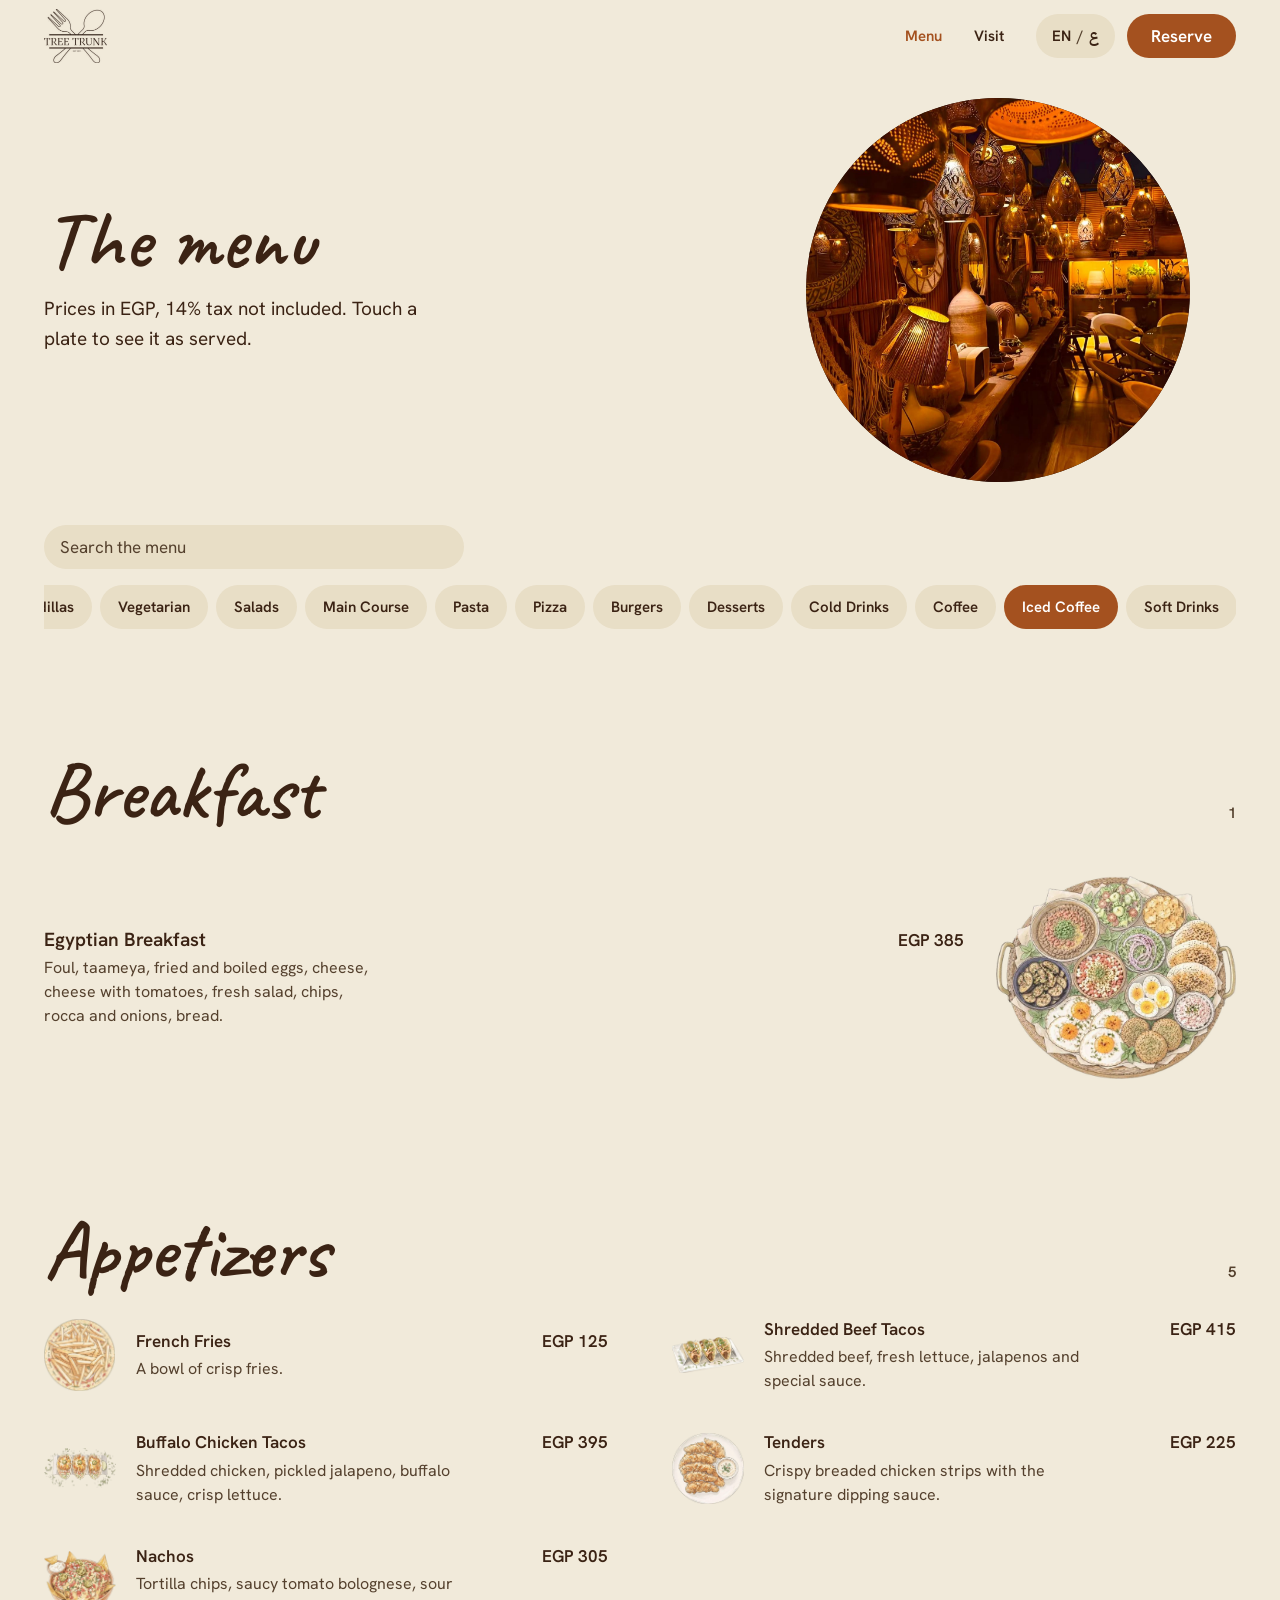
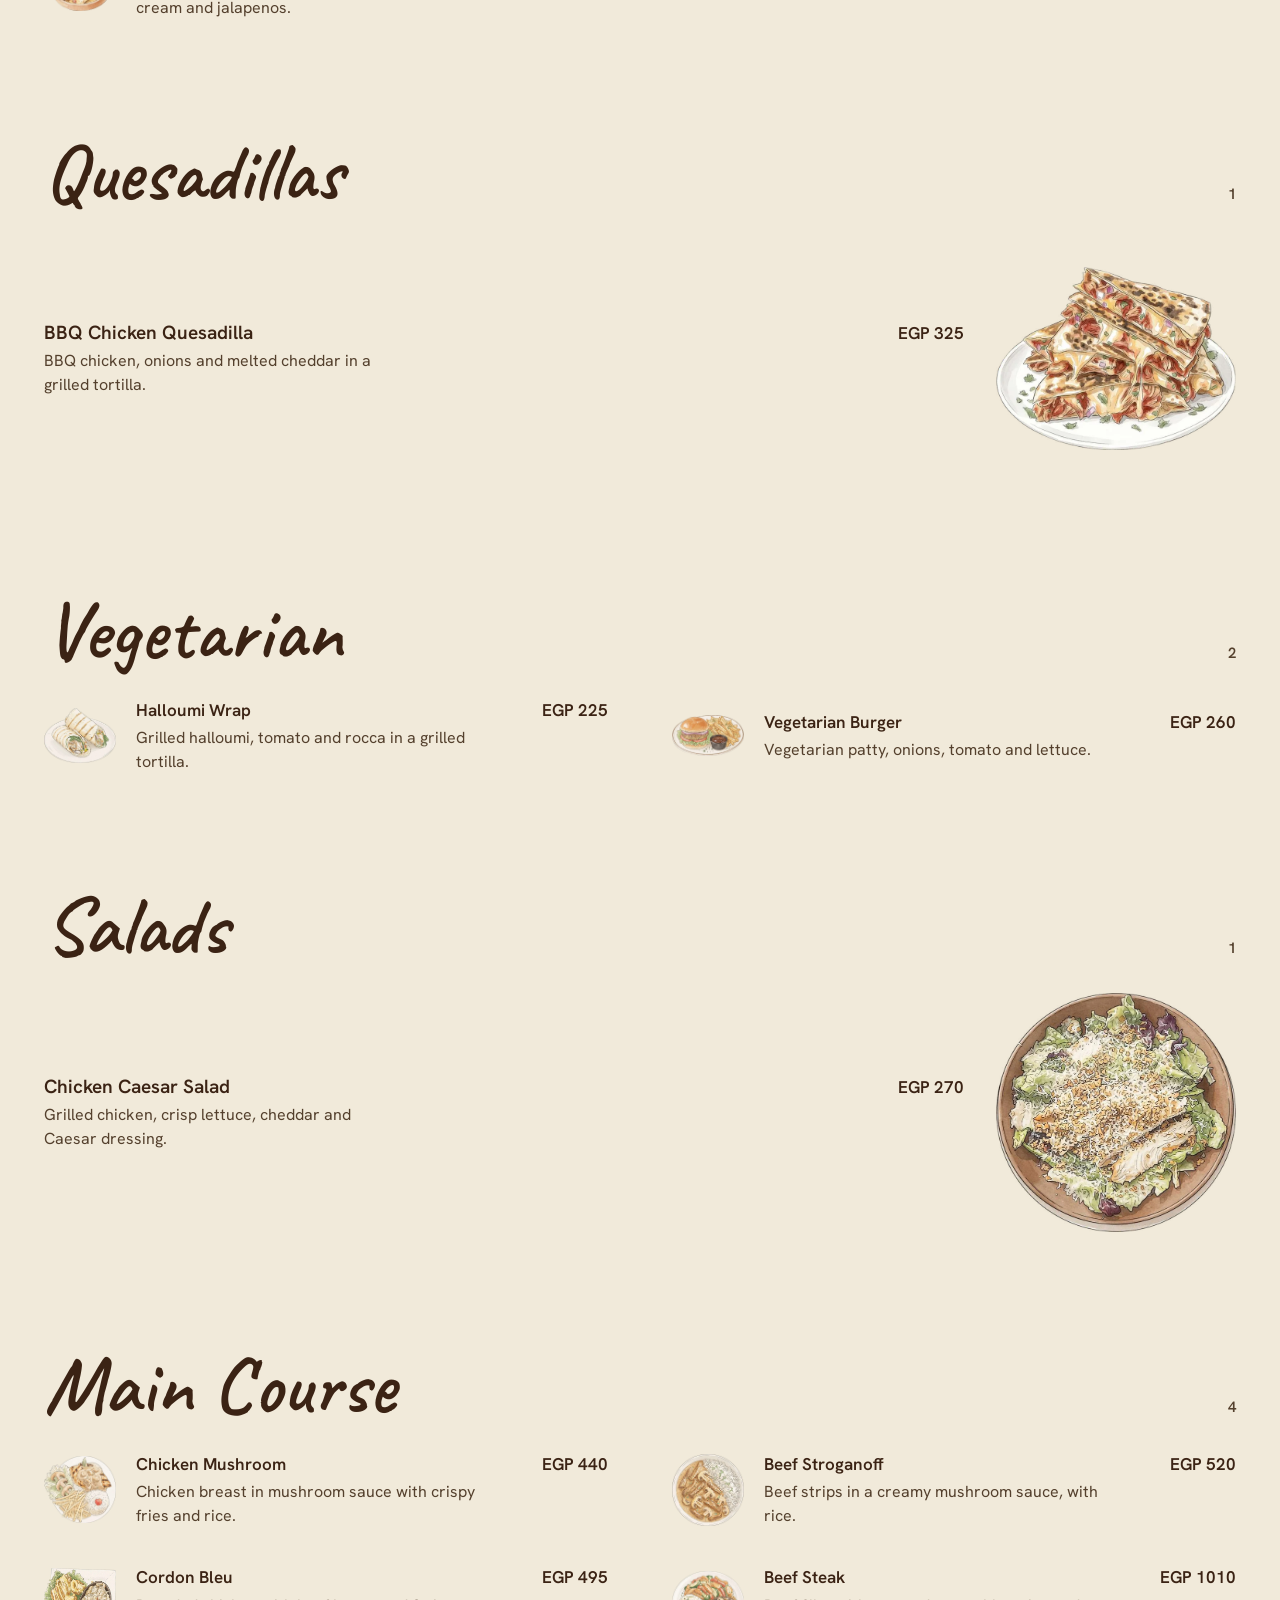
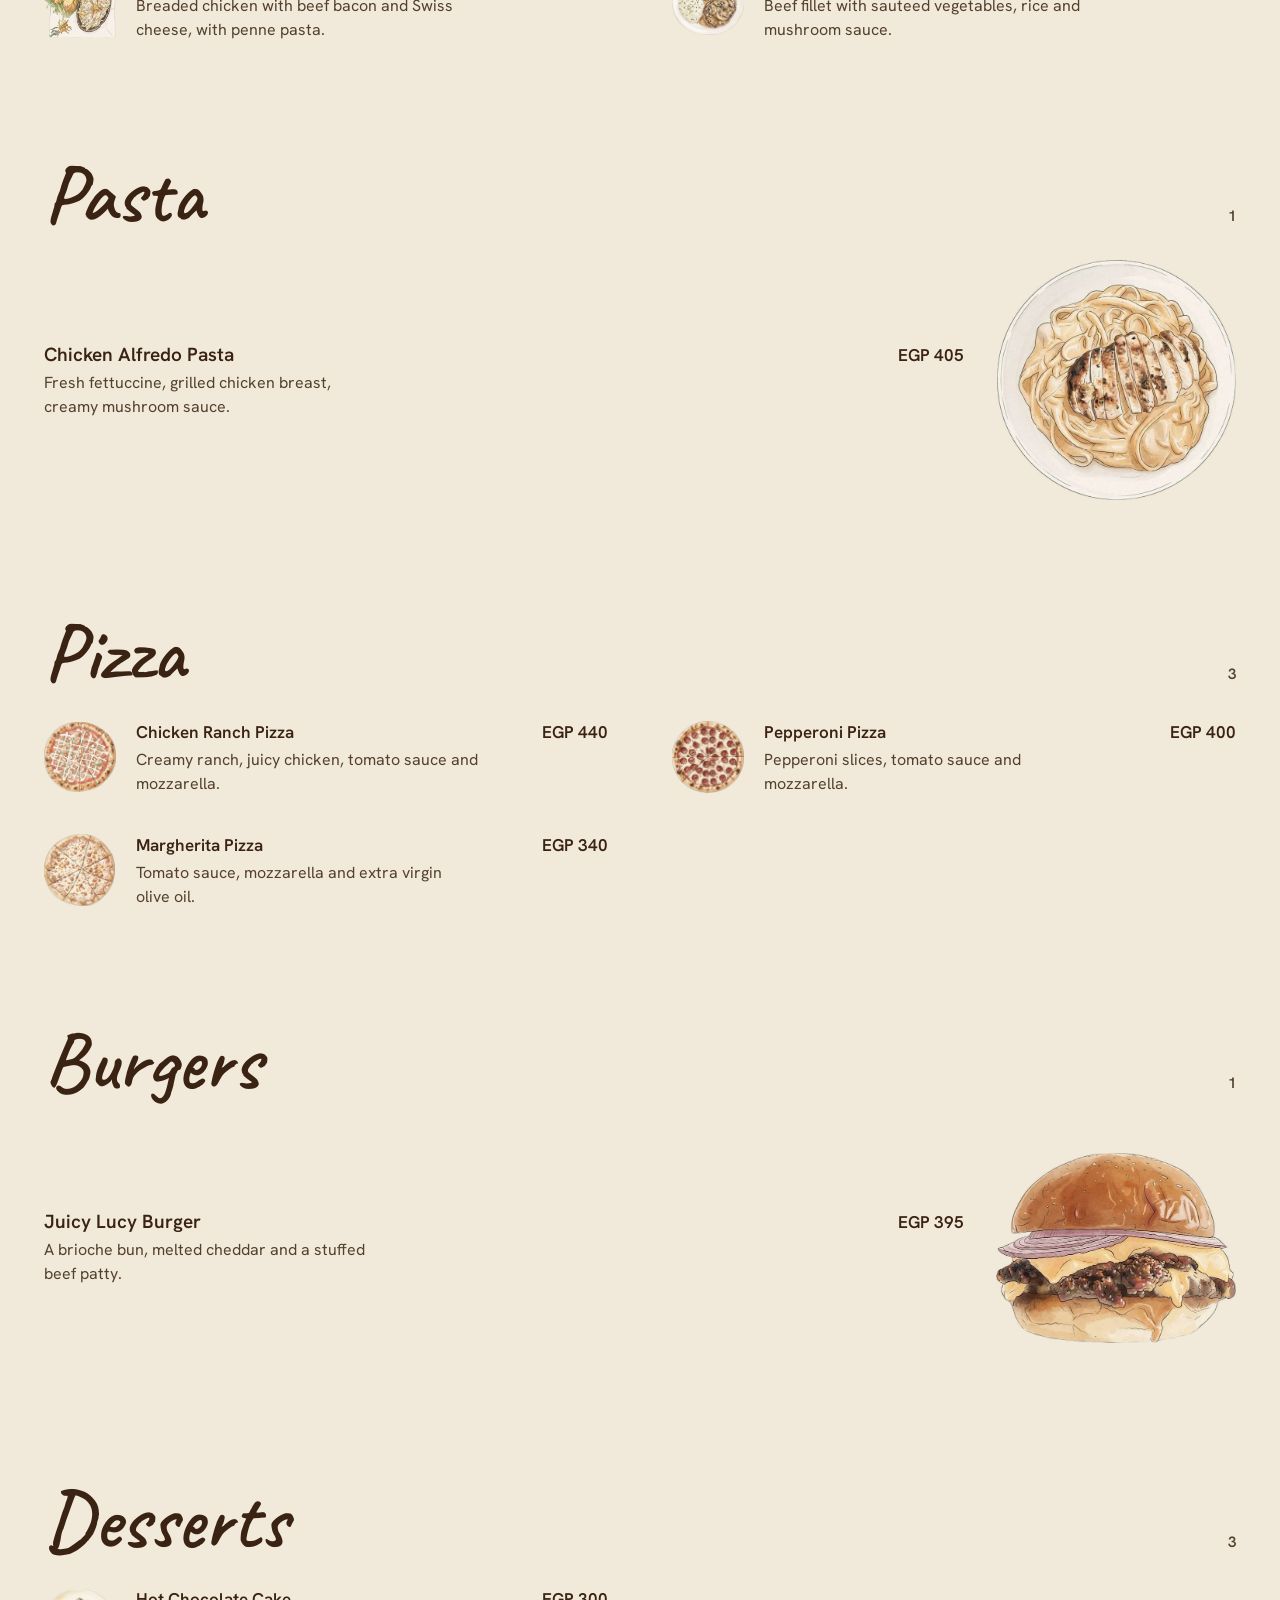
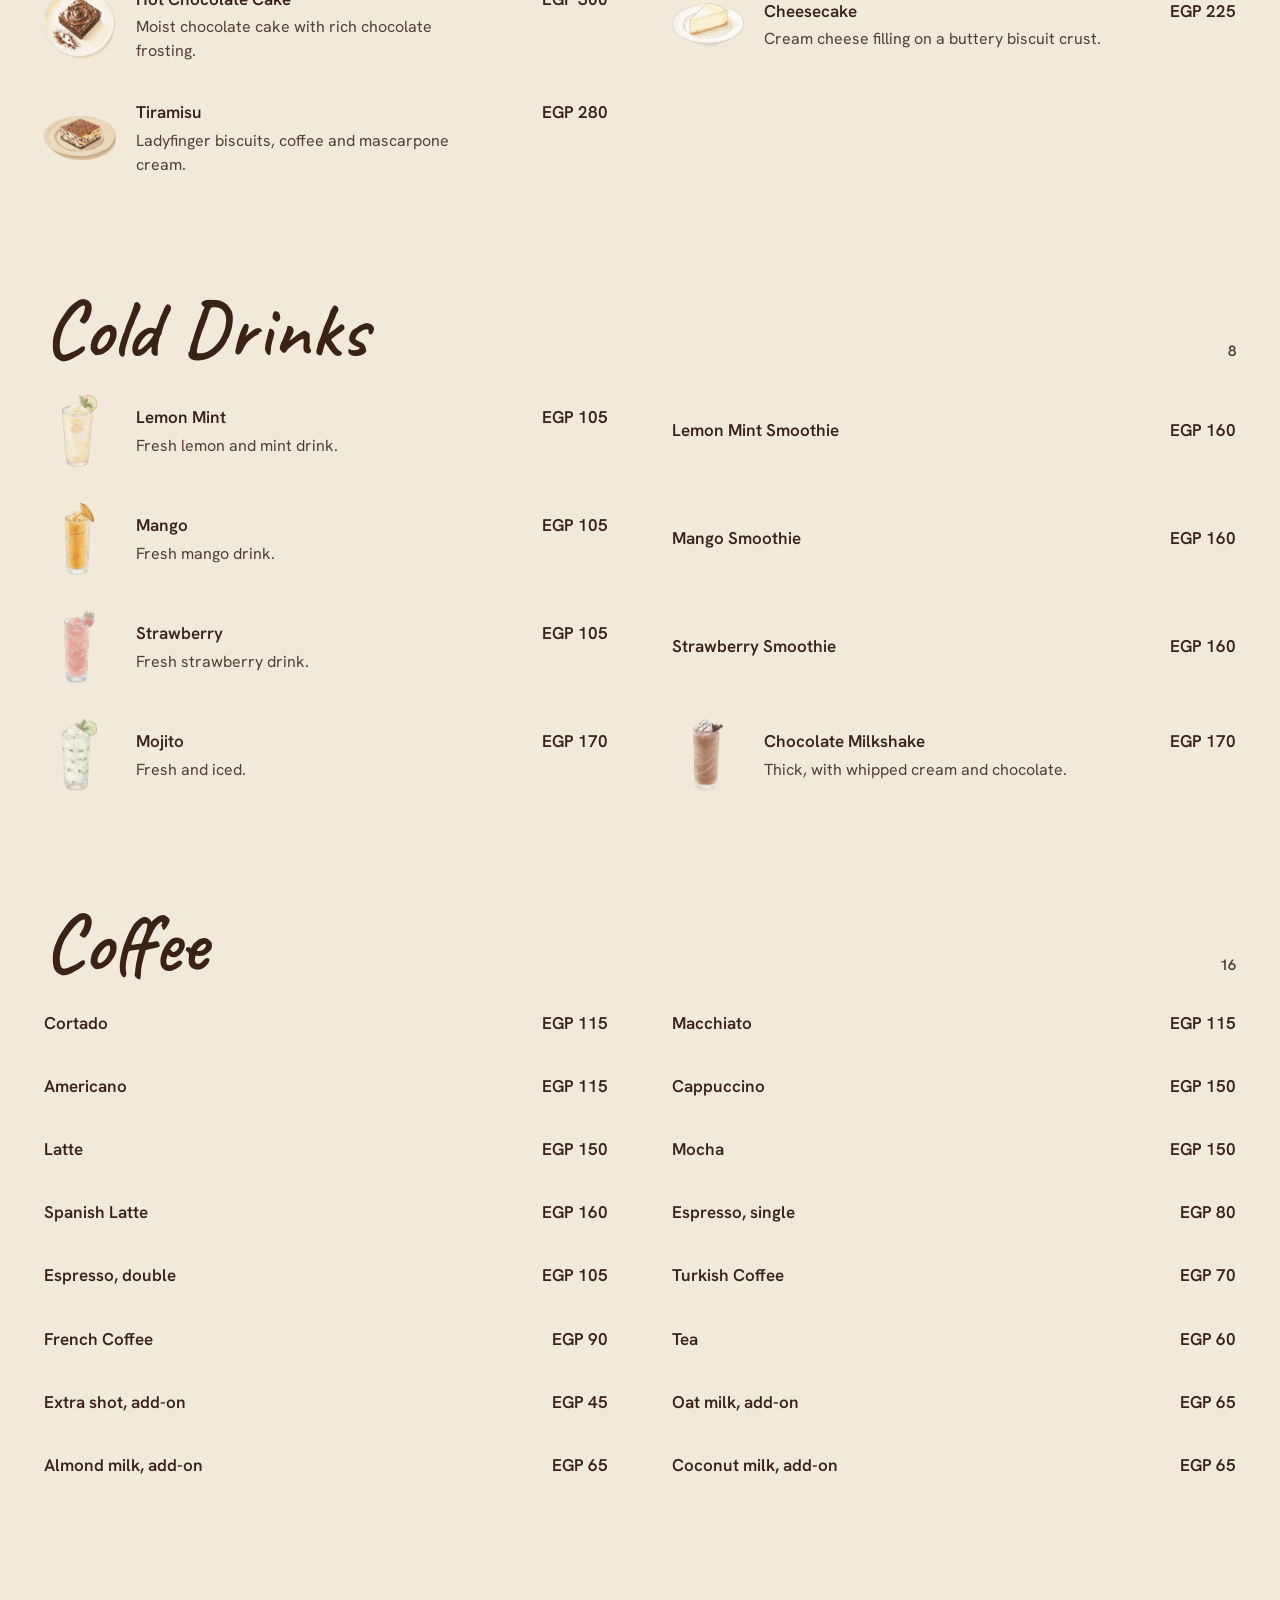
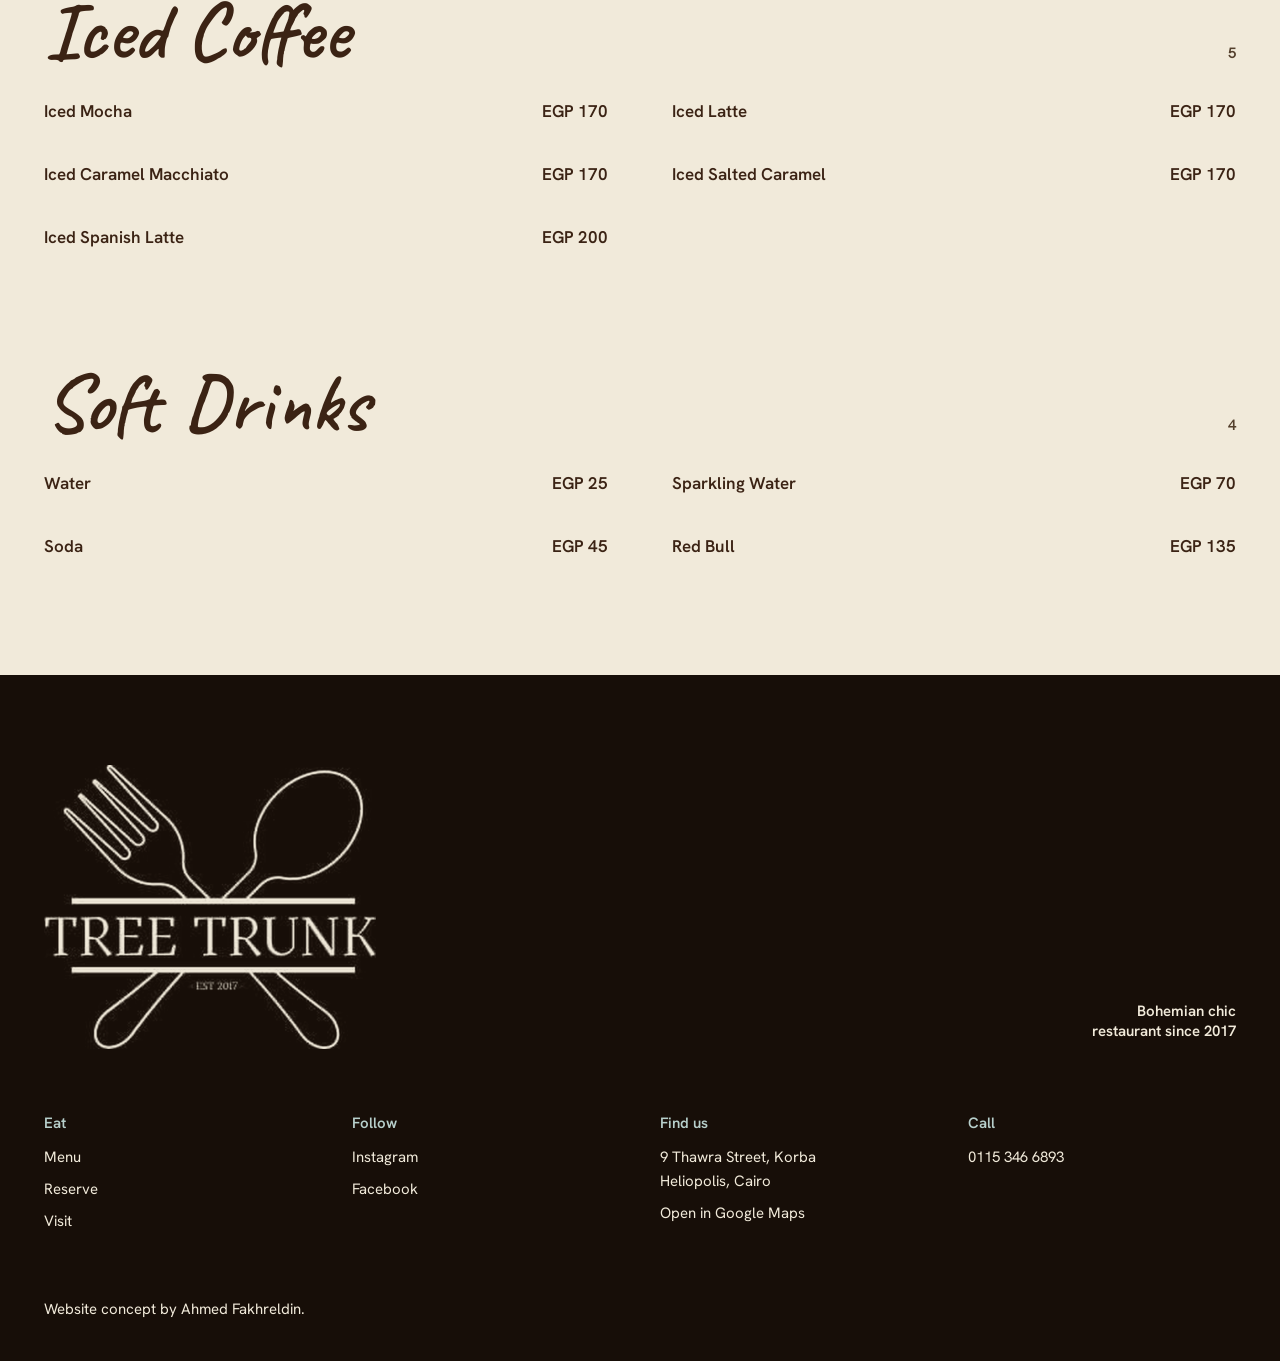
==== commit bf85ed05: "Rebuild around the real room: lantern photography in the circle motif, amber palette, both branches " ====
--- a/menu.html
+++ b/menu.html
@@ -16,12 +16,12 @@
 <link rel="apple-touch-icon" href="img/favicon.png">
 <link rel="preload" as="font" type="font/woff2" crossorigin href="fonts/caveat-latin-600-normal.woff2"><link rel="preload" as="font" type="font/woff2" crossorigin href="fonts/hanken-grotesk-latin-400-normal.woff2">
 <style>html.fl body{opacity:0}body{transition:opacity .25s ease}</style><script>(function(){var d=document.documentElement;d.classList.add("fl","js");var done=function(){d.classList.remove("fl")};setTimeout(done,1200);if(document.fonts&&document.fonts.load){Promise.all(["600 20px Caveat","400 16px Hanken Grotesk"].map(function(f){return document.fonts.load(f)})).then(done,done)}else{done()}})();</script>
-<link rel="stylesheet" href="fonts.css?v=21">
-<link rel="stylesheet" href="site.css?v=21">
+<link rel="stylesheet" href="fonts.css?v=28">
+<link rel="stylesheet" href="site.css?v=28">
 </head>
 <body class="menu-page">
 <header class="hdr" id="hdr">
-  <a class="logo" href="index.html" aria-label="Tree Trunk, home"><img src="img/logo-ink.png" alt="Tree Trunk" width="252" height="215"></a>
+  <a class="logo" href="index.html" aria-label="Tree Trunk, home"><img class="l-ink" src="img/logo-ink.png" alt="Tree Trunk" width="252" height="215"><img class="l-cream" src="img/logo-cream.png" alt="" width="252" height="215"></a>
   <nav class="nav" aria-label="Main"><a href="menu.html" aria-current="page"><span data-ar="المنيو">Menu</span></a><a href="visit.html"><span data-ar="زورونا">Visit</span></a></nav>
   <div class="hdr-r">
     <button class="lang" id="lang" type="button" aria-label="Switch language" title="Switch to Arabic. The menu stays in English."><span>EN</span><i>/</i><span class="l-ar">ع</span></button>
@@ -35,24 +35,24 @@
 <div class="tabbar" aria-label="Quick actions">
   <a href="index.html#reserve"><svg viewBox="0 0 24 24" width="22" height="22" fill="none" stroke="currentColor" stroke-width="1.8" stroke-linecap="round" stroke-linejoin="round"><rect x="4" y="5" width="16" height="15" rx="2"/><path d="M4 10h16M9 3v4M15 3v4"/></svg><span data-ar="احجز">Reserve</span></a>
   <a href="menu.html"><svg viewBox="0 0 24 24" width="22" height="22" fill="none" stroke="currentColor" stroke-width="1.8" stroke-linecap="round"><path d="M5 7h14M5 12h14M5 17h14"/></svg><span data-ar="المنيو">Menu</span></a>
-  <a href="tel:+201000772269"><svg viewBox="0 0 24 24" width="22" height="22" fill="none" stroke="currentColor" stroke-width="1.8" stroke-linecap="round" stroke-linejoin="round"><path d="M6.6 3h3l1.4 4-2 1.3a11 11 0 0 0 6.7 6.7l1.3-2 4 1.4v3a2 2 0 0 1-2.2 2A16.5 16.5 0 0 1 4.6 5.2 2 2 0 0 1 6.6 3z"/></svg><span data-ar="اتصل">Call</span></a>
+  <a href="tel:+201153466893"><svg viewBox="0 0 24 24" width="22" height="22" fill="none" stroke="currentColor" stroke-width="1.8" stroke-linecap="round" stroke-linejoin="round"><path d="M6.6 3h3l1.4 4-2 1.3a11 11 0 0 0 6.7 6.7l1.3-2 4 1.4v3a2 2 0 0 1-2.2 2A16.5 16.5 0 0 1 4.6 5.2 2 2 0 0 1 6.6 3z"/></svg><span data-ar="اتصل">Call</span></a>
 </div>
 <main id="main">
-<section class="phero"><div class="disc-sm"><img src="img/sea.jpg" alt="" width="1365" height="766"></div><div class="wrap phero-in"><h1 class="disp"><span data-ar="المنيو">The menu</span></h1><p class="sub"><span data-ar="الأسعار بالجنيه المصري، بدون ضريبة ١٤٪. المس الطبق وشوفه زي ما بيتقدم.">Prices in EGP, 14% tax not included. Touch a plate to see it as served.</span></p></div></section>
+<section class="phero"><div class="disc-sm"><img src="img/place-corner.jpg" alt="Woven lanterns and lamps beside a wooden counter" width="1300" height="1300"></div><div class="wrap phero-in"><h1 class="disp"><span data-ar="المنيو">The menu</span></h1><p class="sub"><span data-ar="الأسعار بالجنيه المصري، بدون ضريبة ١٤٪. المس الطبق وشوفه زي ما بيتقدم.">Prices in EGP, 14% tax not included. Touch a plate to see it as served.</span></p></div></section>
 <div class="wrap searchrow"><label class="search"><span class="sr">Search the menu</span><input id="q" type="search" placeholder="Search the menu" autocomplete="off"></label></div>
 <div class="chipbar"><div class="wrap chipbar-in"><div class="chiprow" id="chiprow"><a class="chip" href="#breakfast" data-sec="breakfast"><span data-ar="الفطار">Breakfast</span></a><a class="chip" href="#appetizers" data-sec="appetizers"><span data-ar="المقبلات">Appetizers</span></a><a class="chip" href="#quesadillas" data-sec="quesadillas"><span data-ar="الكيساديا">Quesadillas</span></a><a class="chip" href="#vegetarian" data-sec="vegetarian"><span data-ar="نباتي">Vegetarian</span></a><a class="chip" href="#salads" data-sec="salads"><span data-ar="السلطات">Salads</span></a><a class="chip" href="#main-course" data-sec="main-course"><span data-ar="الأطباق الرئيسية">Main Course</span></a><a class="chip" href="#pasta" data-sec="pasta"><span data-ar="الباستا">Pasta</span></a><a class="chip" href="#pizza" data-sec="pizza"><span data-ar="البيتزا">Pizza</span></a><a class="chip" href="#burgers" data-sec="burgers"><span data-ar="البرجر">Burgers</span></a><a class="chip" href="#desserts" data-sec="desserts"><span data-ar="الحلو">Desserts</span></a><a class="chip" href="#cold-drinks" data-sec="cold-drinks"><span data-ar="المشروبات الباردة">Cold Drinks</span></a><a class="chip" href="#coffee" data-sec="coffee"><span data-ar="القهوة">Coffee</span></a><a class="chip" href="#iced-coffee" data-sec="iced-coffee"><span data-ar="القهوة المثلجة">Iced Coffee</span></a><a class="chip" href="#soft-drinks" data-sec="soft-drinks"><span data-ar="المشروبات الغازية">Soft Drinks</span></a></div></div></div>
 <div class="wrap mpage" id="mpage"><section class="msec" id="breakfast"><div class="mh"><h2 class="disp"><span data-ar="الفطار">Breakfast</span></h2><span class="cnt">1</span></div><ul><li class="dish"><button type="button" class="plate plate--sm" aria-pressed="false" aria-label="Egyptian Breakfast: show the plate as served"><img class="sk" src="img/sk/breakfast.webp" alt="" loading="lazy" width="620" height="620"><img class="ph" src="img/breakfast.jpg" alt="Egyptian Breakfast as served" loading="lazy" width="440" height="440"></button><div class="dt"><h3>Egyptian Breakfast</h3><b class="pr">EGP 385</b><small data-ar="فول وطعمية وبيض مقلي ومسلوق وجبنة وجبنة بالطماطم وسلطة وشيبسي وجرجير وبصل وعيش.">Foul, taameya, fried and boiled eggs, cheese, cheese with tomatoes, fresh salad, chips, rocca and onions, bread.</small></div></li></ul></section><section class="msec" id="appetizers"><div class="mh"><h2 class="disp"><span data-ar="المقبلات">Appetizers</span></h2><span class="cnt">5</span></div><ul><li class="dish"><button type="button" class="plate plate--sm" aria-pressed="false" aria-label="French Fries: show the plate as served"><img class="sk" src="img/sk/fries.webp" alt="" loading="lazy" width="620" height="620"><img class="ph" src="img/fries.jpg" alt="French Fries as served" loading="lazy" width="440" height="440"></button><div class="dt"><h3>French Fries</h3><b class="pr">EGP 125</b><small data-ar="طبق بطاطس مقلية مقرمشة.">A bowl of crisp fries.</small></div></li><li class="dish"><button type="button" class="plate plate--sm" aria-pressed="false" aria-label="Shredded Beef Tacos: show the plate as served"><img class="sk" src="img/sk/beef-tacos.webp" alt="" loading="lazy" width="620" height="620"><img class="ph" src="img/beef-tacos.jpg" alt="Shredded Beef Tacos as served" loading="lazy" width="440" height="440"></button><div class="dt"><h3>Shredded Beef Tacos</h3><b class="pr">EGP 415</b><small data-ar="تاكو لحمة مفرومة مع خس وهالبينو وصوص خاص.">Shredded beef, fresh lettuce, jalapenos and special sauce.</small></div></li><li class="dish"><button type="button" class="plate plate--sm" aria-pressed="false" aria-label="Buffalo Chicken Tacos: show the plate as served"><img class="sk" src="img/sk/buffalo-tacos.webp" alt="" loading="lazy" width="620" height="620"><img class="ph" src="img/buffalo-tacos.jpg" alt="Buffalo Chicken Tacos as served" loading="lazy" width="440" height="440"></button><div class="dt"><h3>Buffalo Chicken Tacos</h3><b class="pr">EGP 395</b><small data-ar="تاكو فراخ بصوص بافلو وهالبينو مخلل وخس.">Shredded chicken, pickled jalapeno, buffalo sauce, crisp lettuce.</small></div></li><li class="dish"><button type="button" class="plate plate--sm" aria-pressed="false" aria-label="Tenders: show the plate as served"><img class="sk" src="img/sk/tenders.webp" alt="" loading="lazy" width="620" height="620"><img class="ph" src="img/tenders.jpg" alt="Tenders as served" loading="lazy" width="440" height="440"></button><div class="dt"><h3>Tenders</h3><b class="pr">EGP 225</b><small data-ar="ستربس فراخ مقرمشة مع صوص التغميس.">Crispy breaded chicken strips with the signature dipping sauce.</small></div></li><li class="dish"><button type="button" class="plate plate--sm" aria-pressed="false" aria-label="Nachos: show the plate as served"><img class="sk" src="img/sk/nachos.webp" alt="" loading="lazy" width="620" height="620"><img class="ph" src="img/nachos.jpg" alt="Nachos as served" loading="lazy" width="440" height="440"></button><div class="dt"><h3>Nachos</h3><b class="pr">EGP 305</b><small data-ar="ناتشوز مع بولونيز وكريمة حامضة وهالبينو.">Tortilla chips, saucy tomato bolognese, sour cream and jalapenos.</small></div></li></ul></section><section class="msec" id="quesadillas"><div class="mh"><h2 class="disp"><span data-ar="الكيساديا">Quesadillas</span></h2><span class="cnt">1</span></div><ul><li class="dish"><button type="button" class="plate plate--sm" aria-pressed="false" aria-label="BBQ Chicken Quesadilla: show the plate as served"><img class="sk" src="img/sk/quesadilla.webp" alt="" loading="lazy" width="620" height="620"><img class="ph" src="img/quesadilla.jpg" alt="BBQ Chicken Quesadilla as served" loading="lazy" width="440" height="440"></button><div class="dt"><h3>BBQ Chicken Quesadilla</h3><b class="pr">EGP 325</b><small data-ar="فراخ باربكيو وبصل وشيدر دايب في تورتيلا مشوية.">BBQ chicken, onions and melted cheddar in a grilled tortilla.</small></div></li></ul></section><section class="msec" id="vegetarian"><div class="mh"><h2 class="disp"><span data-ar="نباتي">Vegetarian</span></h2><span class="cnt">2</span></div><ul><li class="dish"><button type="button" class="plate plate--sm" aria-pressed="false" aria-label="Halloumi Wrap: show the plate as served"><img class="sk" src="img/sk/halloumi.webp" alt="" loading="lazy" width="620" height="620"><img class="ph" src="img/halloumi.jpg" alt="Halloumi Wrap as served" loading="lazy" width="440" height="440"></button><div class="dt"><h3>Halloumi Wrap</h3><b class="pr">EGP 225</b><small data-ar="حلومي مشوي وطماطم وجرجير في تورتيلا مشوية.">Grilled halloumi, tomato and rocca in a grilled tortilla.</small></div></li><li class="dish"><button type="button" class="plate plate--sm" aria-pressed="false" aria-label="Vegetarian Burger: show the plate as served"><img class="sk" src="img/sk/veg-burger.webp" alt="" loading="lazy" width="620" height="620"><img class="ph" src="img/veg-burger.jpg" alt="Vegetarian Burger as served" loading="lazy" width="440" height="440"></button><div class="dt"><h3>Vegetarian Burger</h3><b class="pr">EGP 260</b><small data-ar="برجر نباتي مع بصل وطماطم وخس.">Vegetarian patty, onions, tomato and lettuce.</small></div></li></ul></section><section class="msec" id="salads"><div class="mh"><h2 class="disp"><span data-ar="السلطات">Salads</span></h2><span class="cnt">1</span></div><ul><li class="dish"><button type="button" class="plate plate--sm" aria-pressed="false" aria-label="Chicken Caesar Salad: show the plate as served"><img class="sk" src="img/sk/caesar.webp" alt="" loading="lazy" width="620" height="620"><img class="ph" src="img/caesar.jpg" alt="Chicken Caesar Salad as served" loading="lazy" width="440" height="440"></button><div class="dt"><h3>Chicken Caesar Salad</h3><b class="pr">EGP 270</b><small data-ar="فراخ مشوية وخس وشيدر وصوص سيزر.">Grilled chicken, crisp lettuce, cheddar and Caesar dressing.</small></div></li></ul></section><section class="msec" id="main-course"><div class="mh"><h2 class="disp"><span data-ar="الأطباق الرئيسية">Main Course</span></h2><span class="cnt">4</span></div><ul><li class="dish"><button type="button" class="plate plate--sm" aria-pressed="false" aria-label="Chicken Mushroom: show the plate as served"><img class="sk" src="img/sk/chicken-mushroom.webp" alt="" loading="lazy" width="620" height="620"><img class="ph" src="img/chicken-mushroom.jpg" alt="Chicken Mushroom as served" loading="lazy" width="440" height="440"></button><div class="dt"><h3>Chicken Mushroom</h3><b class="pr">EGP 440</b><small data-ar="صدور فراخ بصوص مشروم مع بطاطس وأرز.">Chicken breast in mushroom sauce with crispy fries and rice.</small></div></li><li class="dish"><button type="button" class="plate plate--sm" aria-pressed="false" aria-label="Beef Stroganoff: show the plate as served"><img class="sk" src="img/sk/stroganoff.webp" alt="" loading="lazy" width="620" height="620"><img class="ph" src="img/stroganoff.jpg" alt="Beef Stroganoff as served" loading="lazy" width="440" height="440"></button><div class="dt"><h3>Beef Stroganoff</h3><b class="pr">EGP 520</b><small data-ar="ستربس لحمة بصوص مشروم كريمي مع أرز.">Beef strips in a creamy mushroom sauce, with rice.</small></div></li><li class="dish"><button type="button" class="plate plate--sm" aria-pressed="false" aria-label="Cordon Bleu: show the plate as served"><img class="sk" src="img/sk/cordon-bleu.webp" alt="" loading="lazy" width="620" height="620"><img class="ph" src="img/cordon-bleu.jpg" alt="Cordon Bleu as served" loading="lazy" width="440" height="440"></button><div class="dt"><h3>Cordon Bleu</h3><b class="pr">EGP 495</b><small data-ar="فراخ بانيه بلحم مدخن وجبنة سويسرية مع بيني.">Breaded chicken with beef bacon and Swiss cheese, with penne pasta.</small></div></li><li class="dish"><button type="button" class="plate plate--sm" aria-pressed="false" aria-label="Beef Steak: show the plate as served"><img class="sk" src="img/sk/steak.webp" alt="" loading="lazy" width="620" height="620"><img class="ph" src="img/steak.jpg" alt="Beef Steak as served" loading="lazy" width="440" height="440"></button><div class="dt"><h3>Beef Steak</h3><b class="pr">EGP 1010</b><small data-ar="ستيك فيليه مع خضار سوتيه وأرز وصوص مشروم.">Beef fillet with sauteed vegetables, rice and mushroom sauce.</small></div></li></ul></section><section class="msec" id="pasta"><div class="mh"><h2 class="disp"><span data-ar="الباستا">Pasta</span></h2><span class="cnt">1</span></div><ul><li class="dish"><button type="button" class="plate plate--sm" aria-pressed="false" aria-label="Chicken Alfredo Pasta: show the plate as served"><img class="sk" src="img/sk/alfredo.webp" alt="" loading="lazy" width="620" height="620"><img class="ph" src="img/alfredo.jpg" alt="Chicken Alfredo Pasta as served" loading="lazy" width="440" height="440"></button><div class="dt"><h3>Chicken Alfredo Pasta</h3><b class="pr">EGP 405</b><small data-ar="فيتوتشيني طازج مع فراخ مشوية وصوص كريمي.">Fresh fettuccine, grilled chicken breast, creamy mushroom sauce.</small></div></li></ul></section><section class="msec" id="pizza"><div class="mh"><h2 class="disp"><span data-ar="البيتزا">Pizza</span></h2><span class="cnt">3</span></div><ul><li class="dish"><button type="button" class="plate plate--sm" aria-pressed="false" aria-label="Chicken Ranch Pizza: show the plate as served"><img class="sk" src="img/sk/ranch-pizza.webp" alt="" loading="lazy" width="620" height="620"><img class="ph" src="img/ranch-pizza.jpg" alt="Chicken Ranch Pizza as served" loading="lazy" width="440" height="440"></button><div class="dt"><h3>Chicken Ranch Pizza</h3><b class="pr">EGP 440</b><small data-ar="صوص رانش وفراخ وموتزاريلا.">Creamy ranch, juicy chicken, tomato sauce and mozzarella.</small></div></li><li class="dish"><button type="button" class="plate plate--sm" aria-pressed="false" aria-label="Pepperoni Pizza: show the plate as served"><img class="sk" src="img/sk/pepperoni.webp" alt="" loading="lazy" width="620" height="620"><img class="ph" src="img/pepperoni.jpg" alt="Pepperoni Pizza as served" loading="lazy" width="440" height="440"></button><div class="dt"><h3>Pepperoni Pizza</h3><b class="pr">EGP 400</b><small data-ar="بيبروني وصوص طماطم وموتزاريلا.">Pepperoni slices, tomato sauce and mozzarella.</small></div></li><li class="dish"><button type="button" class="plate plate--sm" aria-pressed="false" aria-label="Margherita Pizza: show the plate as served"><img class="sk" src="img/sk/margherita.webp" alt="" loading="lazy" width="620" height="620"><img class="ph" src="img/margherita.jpg" alt="Margherita Pizza as served" loading="lazy" width="440" height="440"></button><div class="dt"><h3>Margherita Pizza</h3><b class="pr">EGP 340</b><small data-ar="صوص طماطم وموتزاريلا وزيت زيتون.">Tomato sauce, mozzarella and extra virgin olive oil.</small></div></li></ul></section><section class="msec" id="burgers"><div class="mh"><h2 class="disp"><span data-ar="البرجر">Burgers</span></h2><span class="cnt">1</span></div><ul><li class="dish"><button type="button" class="plate plate--sm" aria-pressed="false" aria-label="Juicy Lucy Burger: show the plate as served"><img class="sk" src="img/sk/juicy-lucy.webp" alt="" loading="lazy" width="620" height="620"><img class="ph" src="img/juicy-lucy.jpg" alt="Juicy Lucy Burger as served" loading="lazy" width="440" height="440"></button><div class="dt"><h3>Juicy Lucy Burger</h3><b class="pr">EGP 395</b><small data-ar="بريوش وشيدر دايب وقرص لحمة محشي.">A brioche bun, melted cheddar and a stuffed beef patty.</small></div></li></ul></section><section class="msec" id="desserts"><div class="mh"><h2 class="disp"><span data-ar="الحلو">Desserts</span></h2><span class="cnt">3</span></div><ul><li class="dish"><button type="button" class="plate plate--sm" aria-pressed="false" aria-label="Hot Chocolate Cake: show the plate as served"><img class="sk" src="img/sk/choc-cake.webp" alt="" loading="lazy" width="620" height="620"><img class="ph" src="img/choc-cake.jpg" alt="Hot Chocolate Cake as served" loading="lazy" width="440" height="440"></button><div class="dt"><h3>Hot Chocolate Cake</h3><b class="pr">EGP 300</b><small data-ar="كيك شوكولاتة طري بغطاء شوكولاتة.">Moist chocolate cake with rich chocolate frosting.</small></div></li><li class="dish"><button type="button" class="plate plate--sm" aria-pressed="false" aria-label="Cheesecake: show the plate as served"><img class="sk" src="img/sk/cheesecake.webp" alt="" loading="lazy" width="620" height="620"><img class="ph" src="img/cheesecake.jpg" alt="Cheesecake as served" loading="lazy" width="440" height="440"></button><div class="dt"><h3>Cheesecake</h3><b class="pr">EGP 225</b><small data-ar="تشيز كيك على قاعدة بسكوت بالزبدة.">Cream cheese filling on a buttery biscuit crust.</small></div></li><li class="dish"><button type="button" class="plate plate--sm" aria-pressed="false" aria-label="Tiramisu: show the plate as served"><img class="sk" src="img/sk/tiramisu.webp" alt="" loading="lazy" width="620" height="620"><img class="ph" src="img/tiramisu.jpg" alt="Tiramisu as served" loading="lazy" width="440" height="440"></button><div class="dt"><h3>Tiramisu</h3><b class="pr">EGP 280</b><small data-ar="تيراميسو بالبسكوت والقهوة والماسكاربوني.">Ladyfinger biscuits, coffee and mascarpone cream.</small></div></li></ul></section><section class="msec" id="cold-drinks"><div class="mh"><h2 class="disp"><span data-ar="المشروبات الباردة">Cold Drinks</span></h2><span class="cnt">8</span></div><ul><li class="dish"><button type="button" class="plate plate--sm" aria-pressed="false" aria-label="Lemon Mint: show the plate as served"><img class="sk" src="img/sk/lemon-mint.webp" alt="" loading="lazy" width="620" height="620"><img class="ph" src="img/lemon-mint.jpg" alt="Lemon Mint as served" loading="lazy" width="440" height="440"></button><div class="dt"><h3>Lemon Mint</h3><b class="pr">EGP 105</b><small data-ar="مشروب ليمون ونعناع.">Fresh lemon and mint drink.</small></div></li><li class="dish dish--plain"><div class="dt"><h3>Lemon Mint Smoothie</h3><b class="pr">EGP 160</b></div></li><li class="dish"><button type="button" class="plate plate--sm" aria-pressed="false" aria-label="Mango: show the plate as served"><img class="sk" src="img/sk/mango.webp" alt="" loading="lazy" width="620" height="620"><img class="ph" src="img/mango.jpg" alt="Mango as served" loading="lazy" width="440" height="440"></button><div class="dt"><h3>Mango</h3><b class="pr">EGP 105</b><small data-ar="مشروب مانجو.">Fresh mango drink.</small></div></li><li class="dish dish--plain"><div class="dt"><h3>Mango Smoothie</h3><b class="pr">EGP 160</b></div></li><li class="dish"><button type="button" class="plate plate--sm" aria-pressed="false" aria-label="Strawberry: show the plate as served"><img class="sk" src="img/sk/strawberry.webp" alt="" loading="lazy" width="620" height="620"><img class="ph" src="img/strawberry.jpg" alt="Strawberry as served" loading="lazy" width="440" height="440"></button><div class="dt"><h3>Strawberry</h3><b class="pr">EGP 105</b><small data-ar="مشروب فراولة.">Fresh strawberry drink.</small></div></li><li class="dish dish--plain"><div class="dt"><h3>Strawberry Smoothie</h3><b class="pr">EGP 160</b></div></li><li class="dish"><button type="button" class="plate plate--sm" aria-pressed="false" aria-label="Mojito: show the plate as served"><img class="sk" src="img/sk/mojito.webp" alt="" loading="lazy" width="620" height="620"><img class="ph" src="img/mojito.jpg" alt="Mojito as served" loading="lazy" width="440" height="440"></button><div class="dt"><h3>Mojito</h3><b class="pr">EGP 170</b><small data-ar="منعش ومثلج.">Fresh and iced.</small></div></li><li class="dish"><button type="button" class="plate plate--sm" aria-pressed="false" aria-label="Chocolate Milkshake: show the plate as served"><img class="sk" src="img/sk/milkshake.webp" alt="" loading="lazy" width="620" height="620"><img class="ph" src="img/milkshake.jpg" alt="Chocolate Milkshake as served" loading="lazy" width="440" height="440"></button><div class="dt"><h3>Chocolate Milkshake</h3><b class="pr">EGP 170</b><small data-ar="ميلك شيك شوكولاتة بالكريمة.">Thick, with whipped cream and chocolate.</small></div></li></ul></section><section class="msec" id="coffee"><div class="mh"><h2 class="disp"><span data-ar="القهوة">Coffee</span></h2><span class="cnt">16</span></div><ul><li class="dish dish--plain"><div class="dt"><h3>Cortado</h3><b class="pr">EGP 115</b></div></li><li class="dish dish--plain"><div class="dt"><h3>Macchiato</h3><b class="pr">EGP 115</b></div></li><li class="dish dish--plain"><div class="dt"><h3>Americano</h3><b class="pr">EGP 115</b></div></li><li class="dish dish--plain"><div class="dt"><h3>Cappuccino</h3><b class="pr">EGP 150</b></div></li><li class="dish dish--plain"><div class="dt"><h3>Latte</h3><b class="pr">EGP 150</b></div></li><li class="dish dish--plain"><div class="dt"><h3>Mocha</h3><b class="pr">EGP 150</b></div></li><li class="dish dish--plain"><div class="dt"><h3>Spanish Latte</h3><b class="pr">EGP 160</b></div></li><li class="dish dish--plain"><div class="dt"><h3>Espresso, single</h3><b class="pr">EGP 80</b></div></li><li class="dish dish--plain"><div class="dt"><h3>Espresso, double</h3><b class="pr">EGP 105</b></div></li><li class="dish dish--plain"><div class="dt"><h3>Turkish Coffee</h3><b class="pr">EGP 70</b></div></li><li class="dish dish--plain"><div class="dt"><h3>French Coffee</h3><b class="pr">EGP 90</b></div></li><li class="dish dish--plain"><div class="dt"><h3>Tea</h3><b class="pr">EGP 60</b></div></li><li class="dish dish--plain"><div class="dt"><h3>Extra shot, add-on</h3><b class="pr">EGP 45</b></div></li><li class="dish dish--plain"><div class="dt"><h3>Oat milk, add-on</h3><b class="pr">EGP 65</b></div></li><li class="dish dish--plain"><div class="dt"><h3>Almond milk, add-on</h3><b class="pr">EGP 65</b></div></li><li class="dish dish--plain"><div class="dt"><h3>Coconut milk, add-on</h3><b class="pr">EGP 65</b></div></li></ul></section><section class="msec" id="iced-coffee"><div class="mh"><h2 class="disp"><span data-ar="القهوة المثلجة">Iced Coffee</span></h2><span class="cnt">5</span></div><ul><li class="dish dish--plain"><div class="dt"><h3>Iced Mocha</h3><b class="pr">EGP 170</b></div></li><li class="dish dish--plain"><div class="dt"><h3>Iced Latte</h3><b class="pr">EGP 170</b></div></li><li class="dish dish--plain"><div class="dt"><h3>Iced Caramel Macchiato</h3><b class="pr">EGP 170</b></div></li><li class="dish dish--plain"><div class="dt"><h3>Iced Salted Caramel</h3><b class="pr">EGP 170</b></div></li><li class="dish dish--plain"><div class="dt"><h3>Iced Spanish Latte</h3><b class="pr">EGP 200</b></div></li></ul></section><section class="msec" id="soft-drinks"><div class="mh"><h2 class="disp"><span data-ar="المشروبات الغازية">Soft Drinks</span></h2><span class="cnt">4</span></div><ul><li class="dish dish--plain"><div class="dt"><h3>Water</h3><b class="pr">EGP 25</b></div></li><li class="dish dish--plain"><div class="dt"><h3>Sparkling Water</h3><b class="pr">EGP 70</b></div></li><li class="dish dish--plain"><div class="dt"><h3>Soda</h3><b class="pr">EGP 45</b></div></li><li class="dish dish--plain"><div class="dt"><h3>Red Bull</h3><b class="pr">EGP 135</b></div></li></ul></section><p class="empty" id="empty" hidden><span data-ar="مفيش حاجة بالاسم ده. جرب كلمة تانية.">Nothing matches that. Try another word.</span></p></div>
 </main>
 <footer class="foot">
-  <div class="wrap"><div class="foot-top"><img class="foot-logo" src="img/logo-cream.png" alt="Tree Trunk" width="504" height="430"><p class="foot-tag"><span data-ar="بنجيب روح الموج">Bringing the surfer soul</span></p></div>
+  <div class="wrap"><div class="foot-top"><img class="foot-logo" src="img/logo-cream.png" alt="Tree Trunk" width="504" height="430"><p class="foot-tag"><span data-ar="مطعم بوهيمي شيك من ٢٠١٧">Bohemian chic restaurant since 2017</span></p></div>
   <div class="foot-grid">
     <div><h3><span data-ar="الأكل">Eat</span></h3><a href="menu.html"><span data-ar="المنيو">Menu</span></a><a href="index.html#reserve"><span data-ar="احجز">Reserve</span></a><a href="visit.html"><span data-ar="زورونا">Visit</span></a></div>
     <div><h3><span data-ar="تابعنا">Follow</span></h3><a href="https://www.instagram.com/treetrunk_korbaview" rel="noopener">Instagram</a><a href="https://www.facebook.com/treetrunkbistro" rel="noopener">Facebook</a></div>
     <div><h3><span data-ar="العنوان">Find us</span></h3><p>9 Thawra Street, Korba<br>Heliopolis, Cairo</p><a href="https://www.google.com/maps/search/?api=1&query=Tree+Trunk+9+Thawra+Street+Korba+Heliopolis+Cairo" rel="noopener"><span data-ar="افتح في خرائط جوجل">Open in Google Maps</span></a></div>
-    <div><h3><span data-ar="اتصل">Call</span></h3><a href="tel:+201000772269">0100 077 2269</a></div>
+    <div><h3><span data-ar="اتصل">Call</span></h3><a href="tel:+201153466893">0115 346 6893</a></div>
   </div>
   <p class="credit">Website concept by Ahmed Fakhreldin.</p></div>
 </footer>
-<script src="js/site.js?v=21"></script><script src="js/menu.js?v=21"></script>
+<script src="js/site.js?v=28"></script><script src="js/menu.js?v=28"></script>
 </body>
 </html>
--- a/site.css
+++ b/site.css
@@ -1,4 +1,5 @@
 :root{--d2:clamp(52px,6.4vw,92px);--paper:#F1EADA;--paper2:#E8DEC6;--peach:#F4D2B4;--seal:#BFDAD6;--sand:#E3D2AE;--ink:#3B2314;--muted:#54402D;--teal:#2C6B6A;--teal-d:#1F5453;--tealm:#2F6F6D;--deep:#1B3F40;--m:clamp(16px,3.4vw,48px);--r:16px;--h:72px;--ease:cubic-bezier(.23,1,.32,1)}
+:root{--go:#A4511F;--go-d:#86401A;--teal:#A4511F;--teal-d:#2B1A0F;--tealm:#4A2E1B;--deep:#170E08;--deeper:#120B07;--night:#120B07;--wood:#24150C;--cream:#F4EBDC;--amber:#E9BE82;--sea:#8FA36B;--seal:#F2D2A6}
 *{box-sizing:border-box;margin:0;padding:0}
 html{scroll-behavior:smooth;-webkit-text-size-adjust:100%}
 body{font:400 17px/1.6 "Hanken Grotesk",system-ui,sans-serif;background:var(--paper);color:var(--ink);overflow-x:hidden}
@@ -17,7 +18,8 @@
 @media(hover:hover) and (pointer:fine){.btn--go:hover{background:var(--teal-d)}.btn--line:hover{background:var(--sand)}}
 /* header */
 .hdr{position:fixed;inset:0 0 auto;z-index:50;height:var(--h);display:flex;align-items:center;gap:32px;padding:0 var(--m);background:var(--paper)}
-.logo img{height:54px;width:auto}
+.logo{position:relative;display:block}.logo img{height:54px;width:auto}.logo .l-cream{position:absolute;inset:0;opacity:0}
+.hdr--over:not(.solid) .l-cream{opacity:1}.hdr--over:not(.solid) .l-ink{opacity:0}
 .nav{display:flex;gap:32px;margin-inline-start:auto}
 .nav a{text-decoration:none;font-weight:600;font-size:15px;padding:6px 0;transition:color .2s}
 .nav a[aria-current]{color:var(--teal)}
@@ -31,14 +33,16 @@
 .drawer a{display:block;font:600 64px/1.15 Caveat,"El Messiri",cursive;text-decoration:none;padding:4px 0}
 .tabbar{display:none;transition:transform .25s var(--ease)}.tabbar.off{transform:translateY(100%)}
 /* hero: the plate as one giant motif, cropped by the viewport */
-.hero{position:relative;min-height:100svh;overflow:hidden;background:var(--paper)}
-.disc-hero{position:absolute;width:120svh;height:120svh;left:78%;top:55%;margin:-60svh 0 0 -60svh;border-radius:50%;overflow:hidden;background:var(--seal);animation:enter 1.3s cubic-bezier(.3,.7,.2,1) both}
-.disc-hero img{width:100%;height:100%;object-fit:cover;object-position:62% 52%;animation:drift 30s ease-out both}
+.hero{position:relative;min-height:100svh;overflow:hidden;background:var(--night);color:var(--cream)}
+.disc-hero{position:absolute;width:120svh;height:120svh;left:78%;top:55%;margin:-60svh 0 0 -60svh;border-radius:50%;overflow:hidden;background:var(--wood);animation:enter 1.3s cubic-bezier(.3,.7,.2,1) both}
+.disc-hero img{width:100%;height:100%;object-fit:cover;object-position:50% 30%;animation:drift 30s ease-out both}
 @keyframes enter{from{transform:translateX(38vw)}to{transform:none}}
 @keyframes drift{from{transform:scale(1)}to{transform:scale(1.07)}}
+.hero .btn--go{background:var(--amber);color:#1B120C}.hero .btn--go:active{transform:scale(.97)}
+@media(hover:hover) and (pointer:fine){.hero .btn--go:hover{background:#F2CE96}}
 .hero-in{position:relative;min-height:100svh;display:flex;align-items:center;padding:var(--h) var(--m) 0 max(var(--m),8%)}
 .hero-t{max-width:min(46%,640px)}
-.hero h1{font-size:clamp(104px,14.5vw,236px);line-height:.8;letter-spacing:-.01em}
+.hero h1{font-size:clamp(104px,14.5vw,236px);line-height:.8;letter-spacing:-.01em;color:var(--cream)}
 .hero h1 span{display:block}
 .sub{font-size:19px;max-width:36ch;margin:28px 0 30px}
 .hero-t>*{animation:rise .9s var(--ease) both}
@@ -52,6 +56,17 @@
 .plate.on .sk,.plate:focus-visible .sk{opacity:0;transform:scale(1.05)}
 .plate.on .ph,.plate:focus-visible .ph{opacity:1;transform:none}
 @media(hover:hover) and (pointer:fine){.plate:hover .sk{opacity:0;transform:scale(1.05)}.plate:hover .ph{opacity:1;transform:none}}
+/* the room: real photos inside the circle */
+.place{background:var(--wood);color:var(--cream);padding:clamp(72px,9vw,150px) 0}
+.place-h{display:grid;grid-template-columns:1fr 1fr;gap:var(--m);align-items:end;margin-bottom:clamp(40px,5vw,72px)}
+.place h2{color:var(--cream)}
+.place-h p{font-size:19px;max-width:30ch;justify-self:end}
+.circles{display:grid;grid-template-columns:repeat(12,1fr);gap:24px;align-items:center}
+.ci{aspect-ratio:1;border-radius:50%;overflow:hidden;background:var(--night)}
+.ci img{width:100%;height:100%;object-fit:cover;transition:transform .8s var(--ease)}
+@media(hover:hover) and (pointer:fine){.ci:hover img{transform:scale(1.06)}}
+.ci1{grid-column:1/6}.ci2{grid-column:6/9;margin-top:96px}.ci3{grid-column:9/13}
+.ci4{grid-column:2/6;margin-top:-24px}.ci5{grid-column:7/12;margin-top:24px}
 /* wall of plates */
 .wall{padding:clamp(64px,8vw,120px) 0 0}
 .wall-grid{list-style:none;display:grid;grid-template-columns:repeat(4,1fr);gap:8px;padding:0 8px}
@@ -79,7 +94,7 @@
 .flip[aria-pressed=true]{background:var(--teal);color:#fff}
 .hot{position:absolute;width:22px;height:22px;margin:-11px 0 0 -11px;border-radius:50%;background:var(--ink);border:3px solid var(--paper);cursor:pointer;padding:0;transition:transform .2s var(--ease),background .2s}
 .hot::after{content:"";position:absolute;inset:-12px}
-.hot.on,.hot:hover,.hot:focus-visible{background:var(--teal);transform:scale(1.25)}
+.hot.on,.hot:hover,.hot:focus-visible{background:var(--go);transform:scale(1.25)}
 .cap{position:absolute;inset:auto 0 -52px;text-align:center;font:600 42px/1 Caveat,"El Messiri",cursive;min-height:40px}
 .show-l{grid-column:1;grid-row:1;align-self:end;padding-bottom:6px}
 .show h2.small{font-size:clamp(28px,2.9vw,44px);line-height:1.15;color:var(--muted);margin-bottom:8px}
@@ -132,8 +147,8 @@
 .credit{margin-top:56px;color:#B7CFCB;font-size:15px}
 /* inner page headers */
 .phero{position:relative;margin-top:var(--h);min-height:clamp(300px,34vw,440px);overflow:hidden;background:var(--paper)}
-.disc-sm{position:absolute;width:min(30vw,400px);aspect-ratio:1;left:78%;top:50%;transform:translate(-50%,-50%);border-radius:50%;overflow:hidden}
-.disc-sm img{width:100%;height:100%;object-fit:cover;object-position:62% 52%}
+.disc-sm{position:absolute;width:min(30vw,400px);aspect-ratio:1;left:78%;top:50%;transform:translate(-50%,-50%);border-radius:50%;overflow:hidden;background:var(--wood)}
+.disc-sm img{width:100%;height:100%;object-fit:cover;object-position:50% 40%}
 .phero-in{position:relative;display:flex;flex-direction:column;justify-content:center;align-items:flex-start;min-height:inherit;padding-block:40px}
 .phero h1{font-size:var(--d2)}
 .phero .sub{margin:16px 0 22px}
@@ -177,7 +192,7 @@
 .rows{list-style:none}
 .rows li{display:flex;justify-content:space-between;gap:16px;padding:12px 0}
 .rows span{color:var(--muted)}.rows a,.rows b{font-weight:600}
-.addr{margin-bottom:20px;font-size:19px}
+.addr{margin-bottom:20px;font-size:19px}.addr2{margin-top:28px}.addr2 a{font-weight:600}
 /* entrances */
 .js .rv{opacity:0;transform:translateY(24px);transition:opacity .8s var(--ease) var(--d,0s),transform .8s var(--ease) var(--d,0s)}
 .js .rv.in{opacity:1;transform:none}
@@ -187,7 +202,9 @@
 [dir=rtl] .hero h1{font-family:Caveat,cursive}
 [dir=rtl] .pr{unicode-bidi:plaintext}
 /* tablet and phone */
-@media(max-width:980px){.nav,.hdr-cta{display:none}.burger{display:block}.hdr{gap:12px}.logo{margin-inline-end:auto}
+@media(max-width:980px){
+ .place-h{grid-template-columns:1fr}.place-h p{justify-self:start}
+ .circles{grid-template-columns:repeat(2,1fr);gap:16px}.ci1,.ci2,.ci3,.ci4,.ci5{grid-column:auto;margin-top:0}.ci1{grid-column:1/3}.ci5{grid-column:1/3}.nav,.hdr-cta{display:none}.burger{display:block}.hdr{gap:12px}.logo{margin-inline-end:auto}
  .coupon{grid-template-columns:1fr}.coupon-r{border-inline-start:0;border-top:5px dotted var(--paper)}
  .coupon-r::before,.coupon-r::after{top:-16px;bottom:auto}.coupon-r::before{inset-inline-start:-16px}.coupon-r::after{inset-inline-start:auto;inset-inline-end:-16px}
  .info-grid{grid-template-columns:1fr}.foot-grid{grid-template-columns:1fr 1fr}.msec ul{grid-template-columns:1fr}
@@ -204,12 +221,13 @@
  .disc-hero{width:130vw;height:130vw;left:50%;top:calc(max(100svh,720px)*.58);margin:0 0 0 -65vw}
  .hero-in{align-items:flex-start;padding:calc(var(--h) + 28px) var(--m) 0}
  .hero-t{max-width:none}
- .disc-hero img{height:150%;margin-top:-64%;object-position:62% 100%}
+ .disc-hero img{object-position:50% 25%}
  .hero h1{font-size:clamp(92px,28vw,150px)}
  .sub{margin:20px 0 22px}
  @keyframes enter{from{transform:translateY(40vw)}to{transform:none}}
  .tc{font-size:14px}
  .coupon-l,.coupon-r{padding:28px 22px}
+ .reserve{padding-top:88px}
   .foot-top{flex-direction:column;align-items:flex-start}.foot-tag{text-align:start}
  .foot-grid{grid-template-columns:1fr}
 
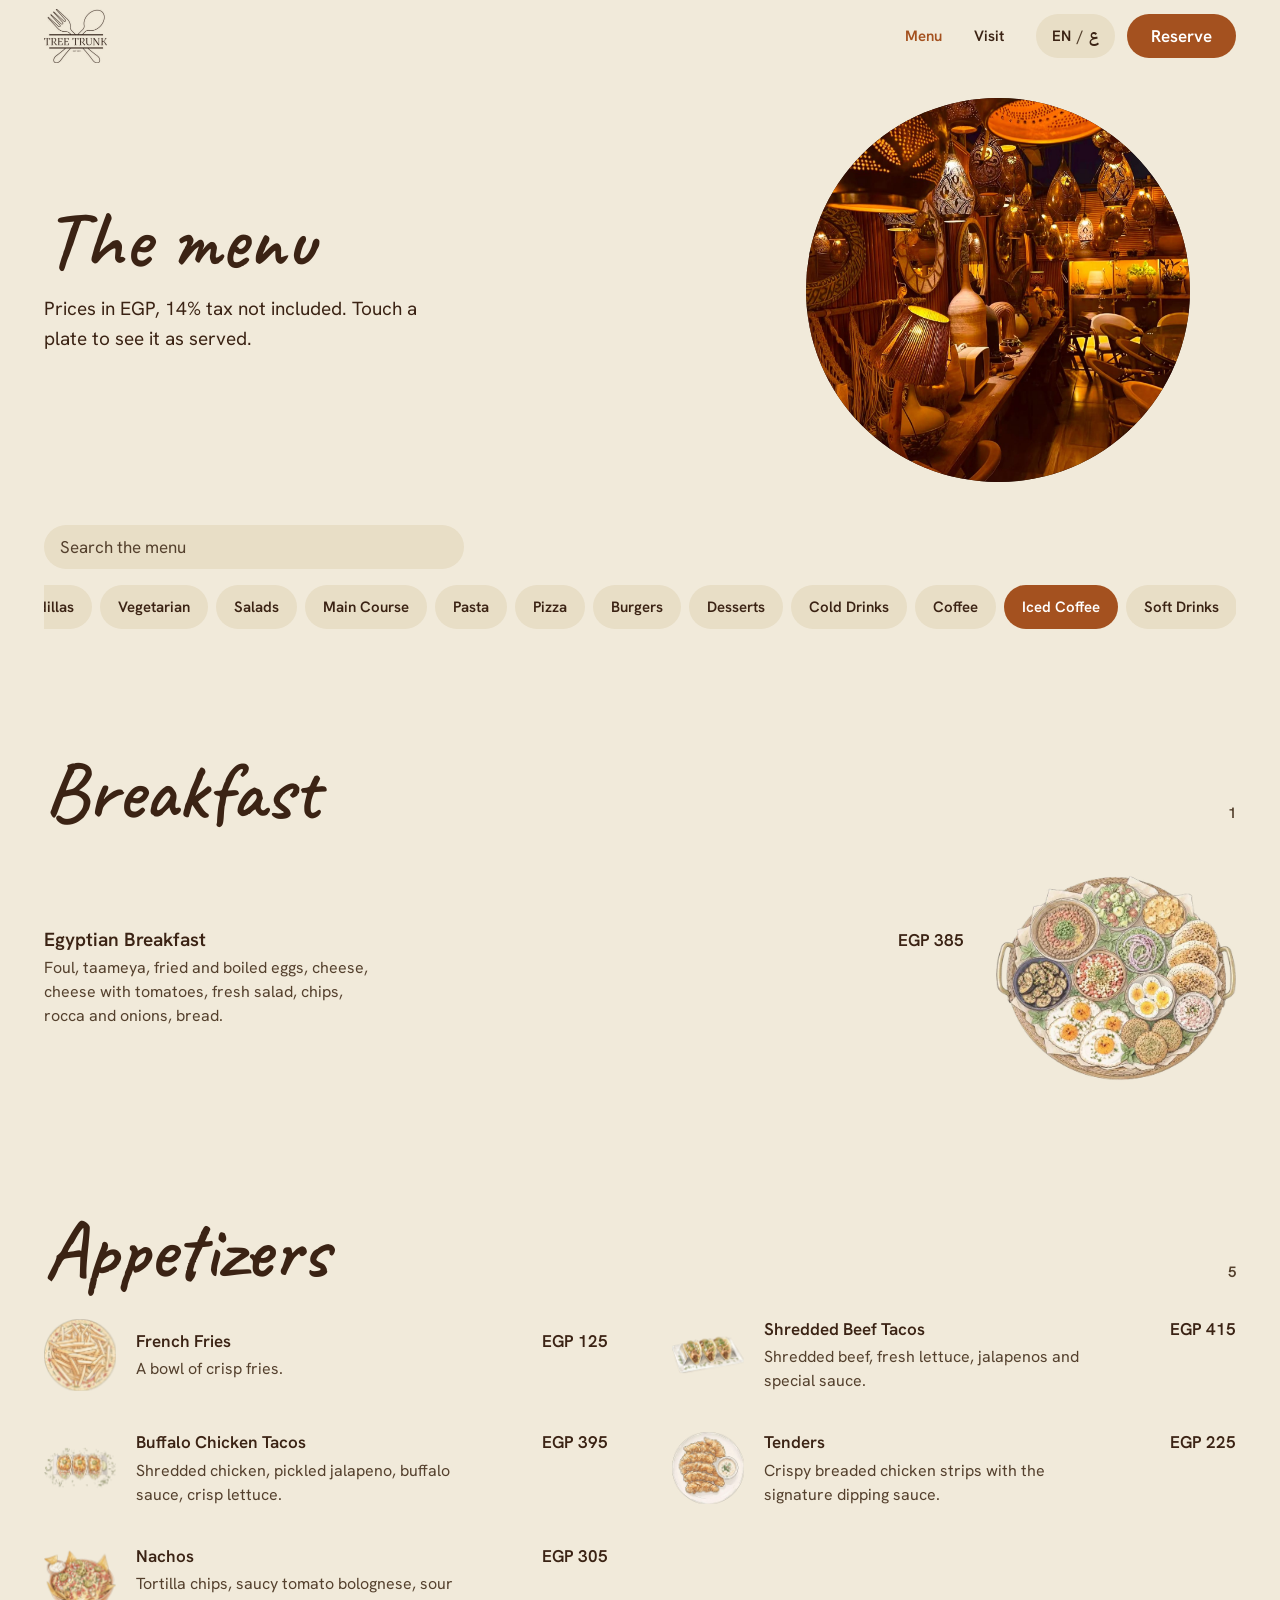
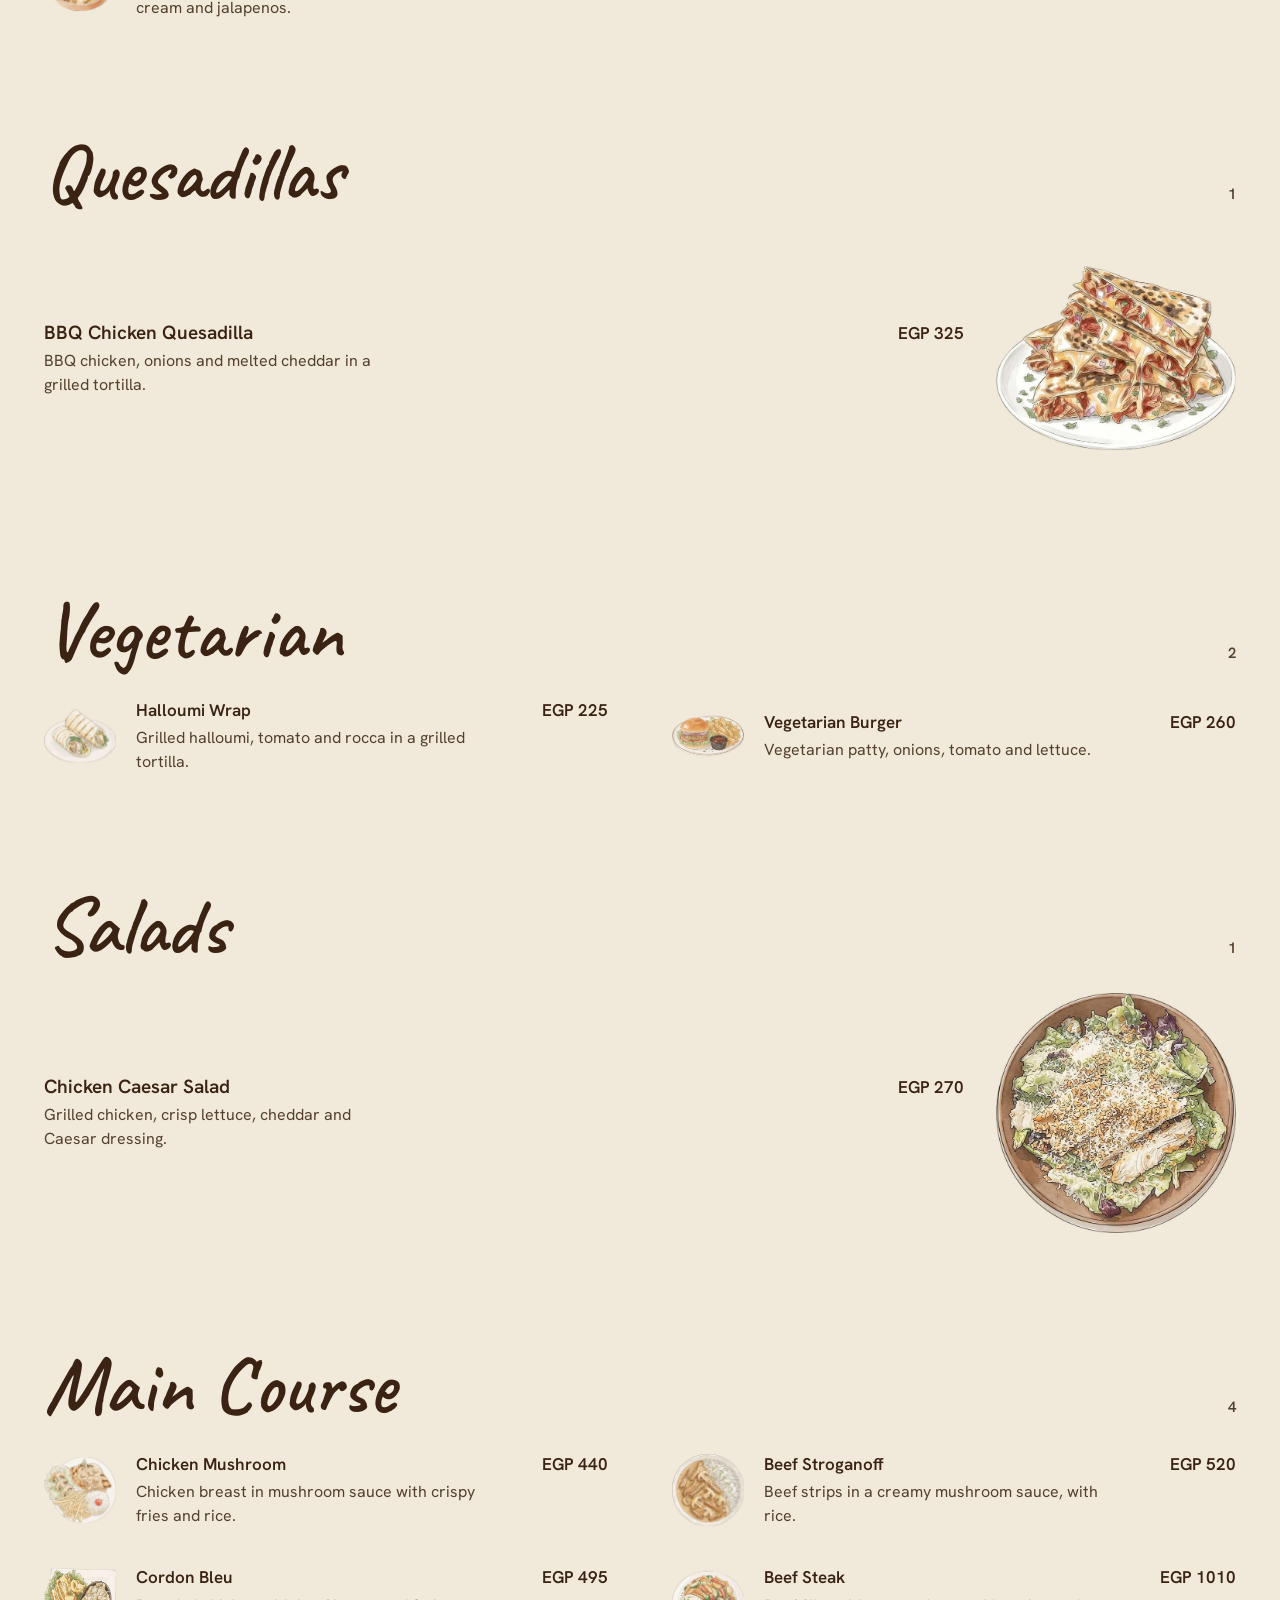
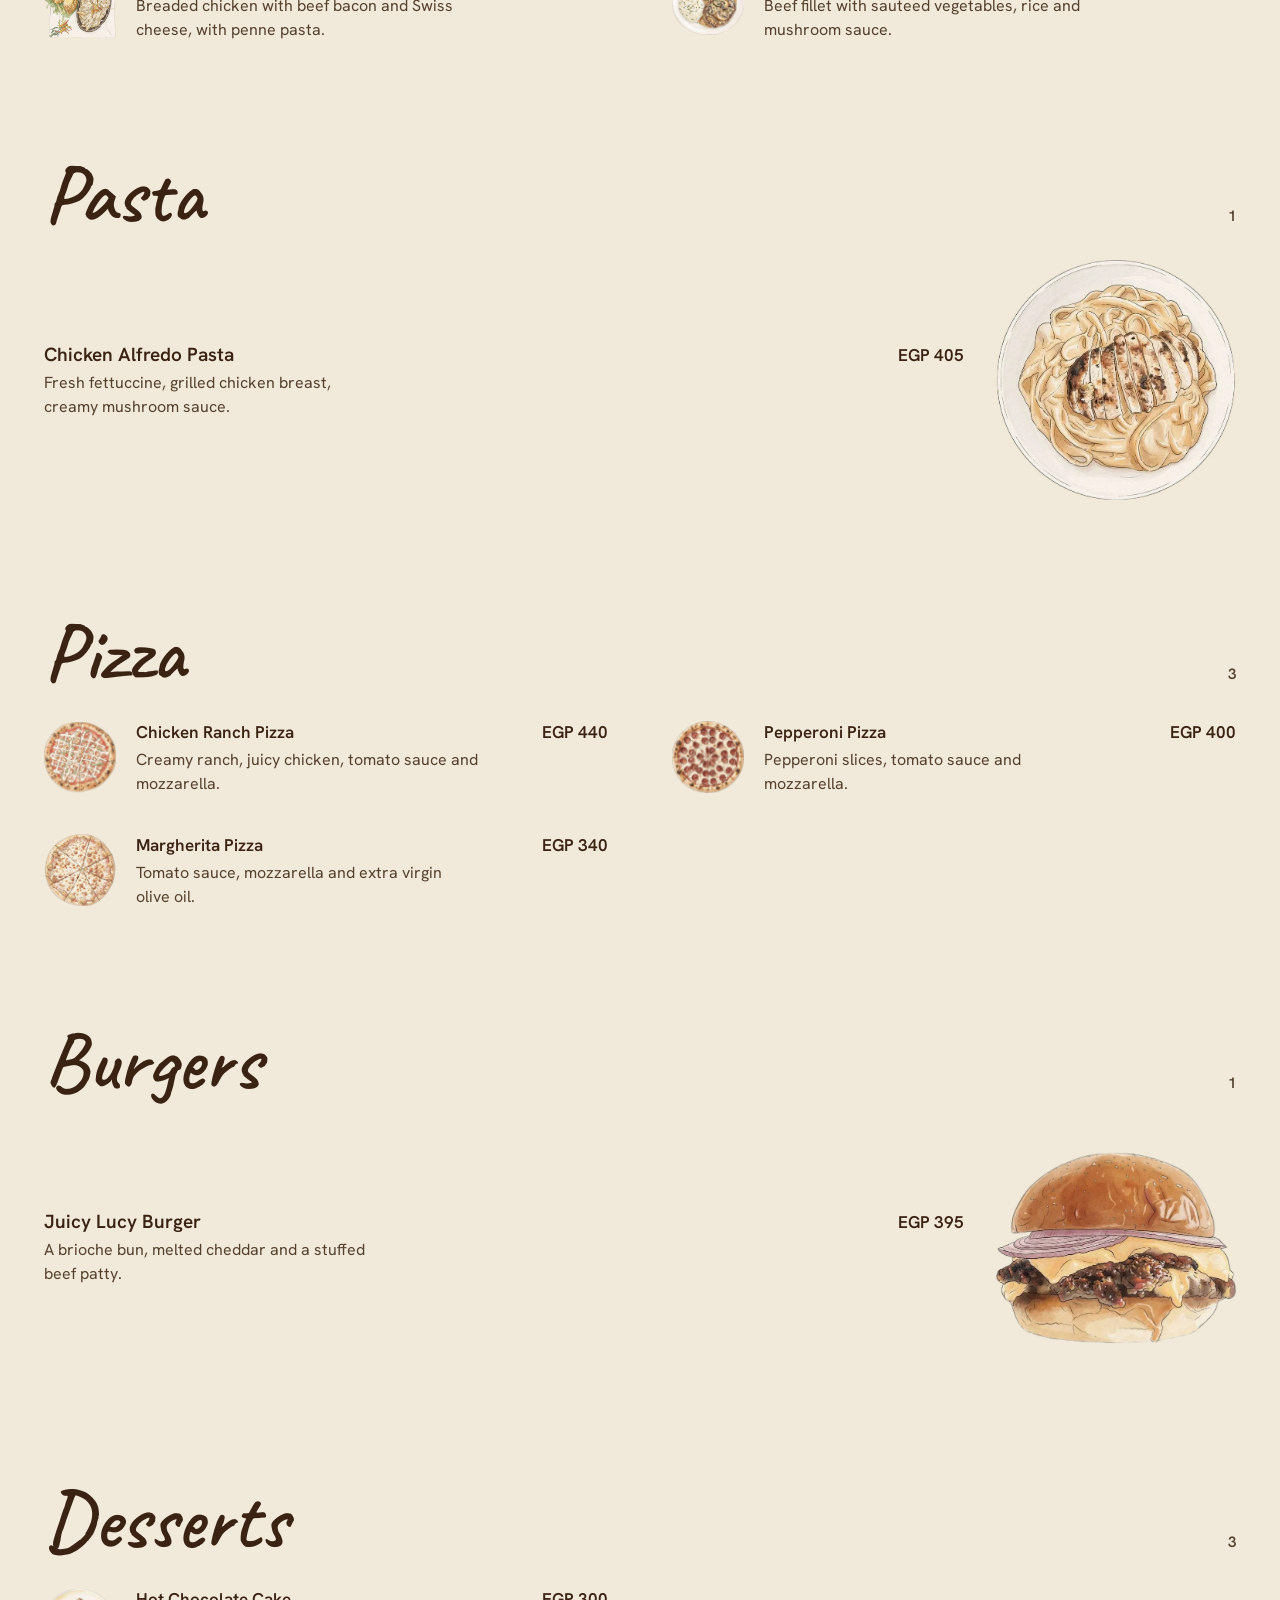
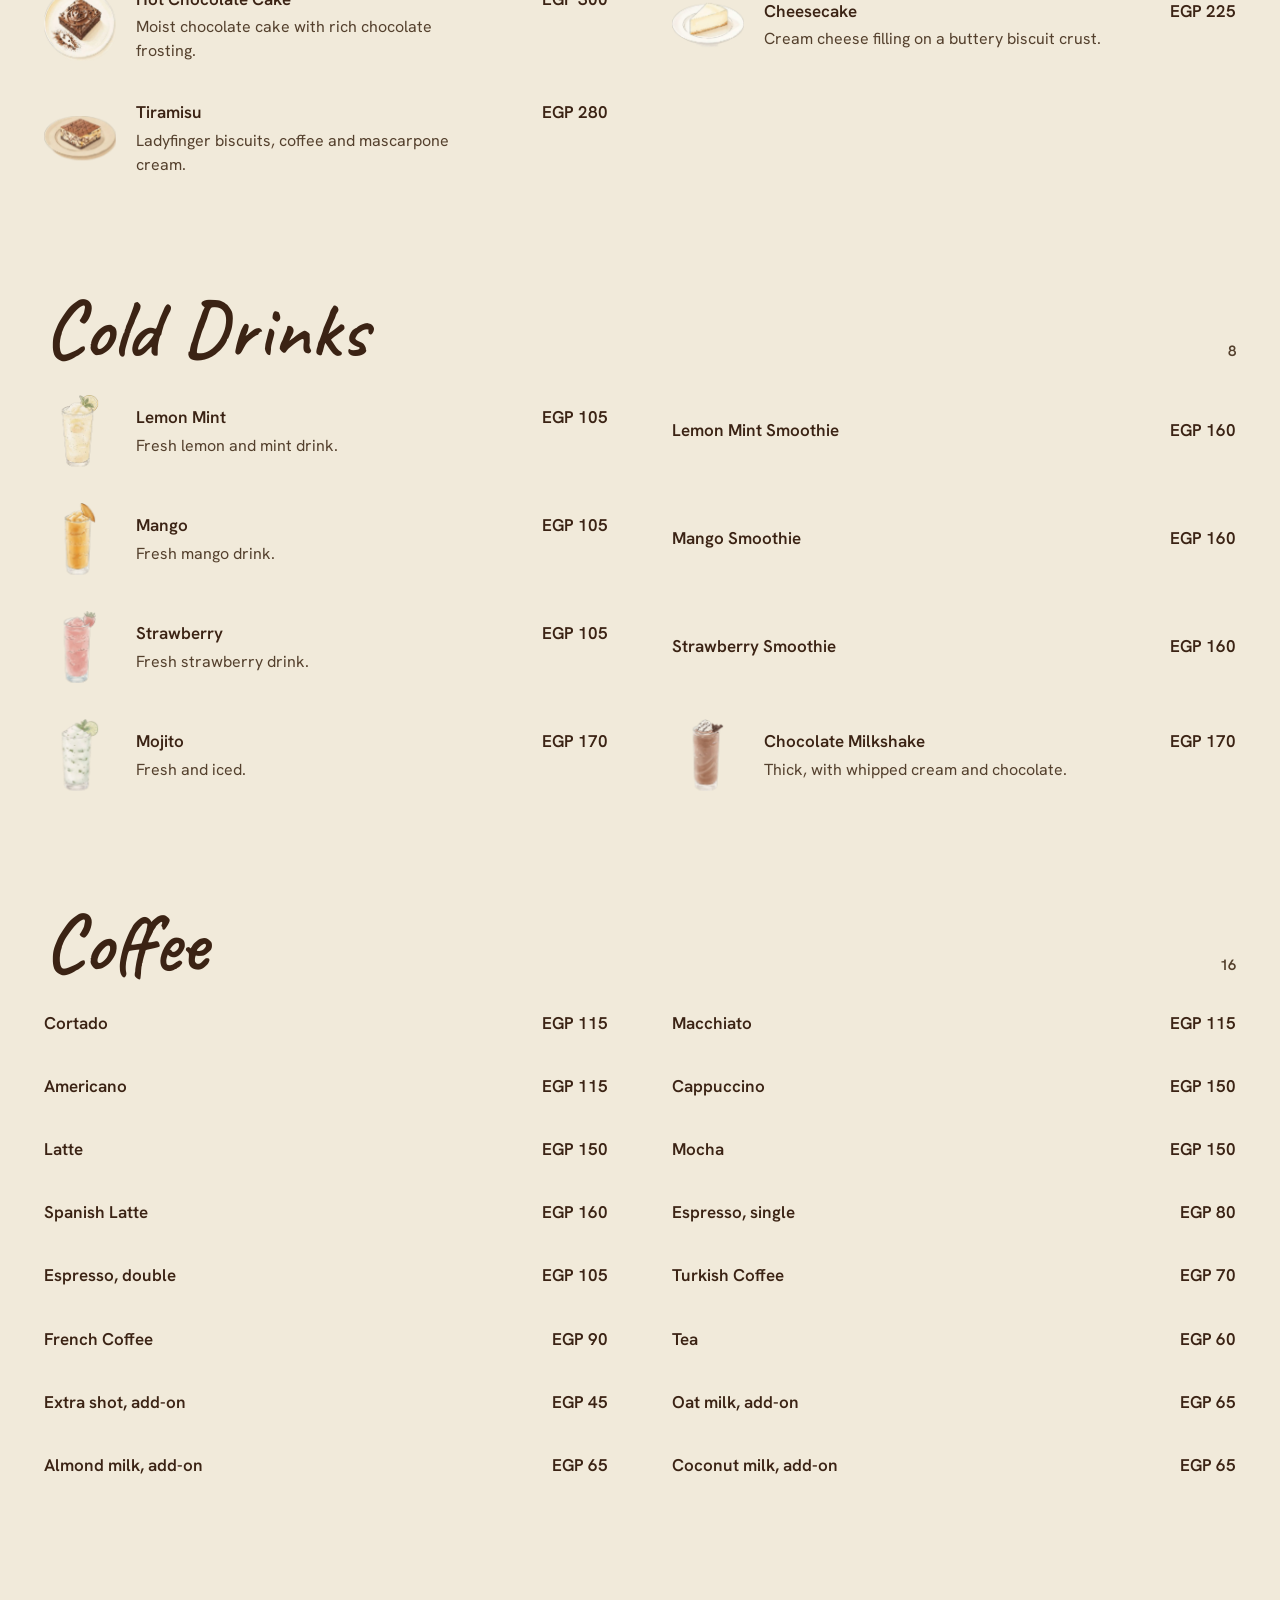
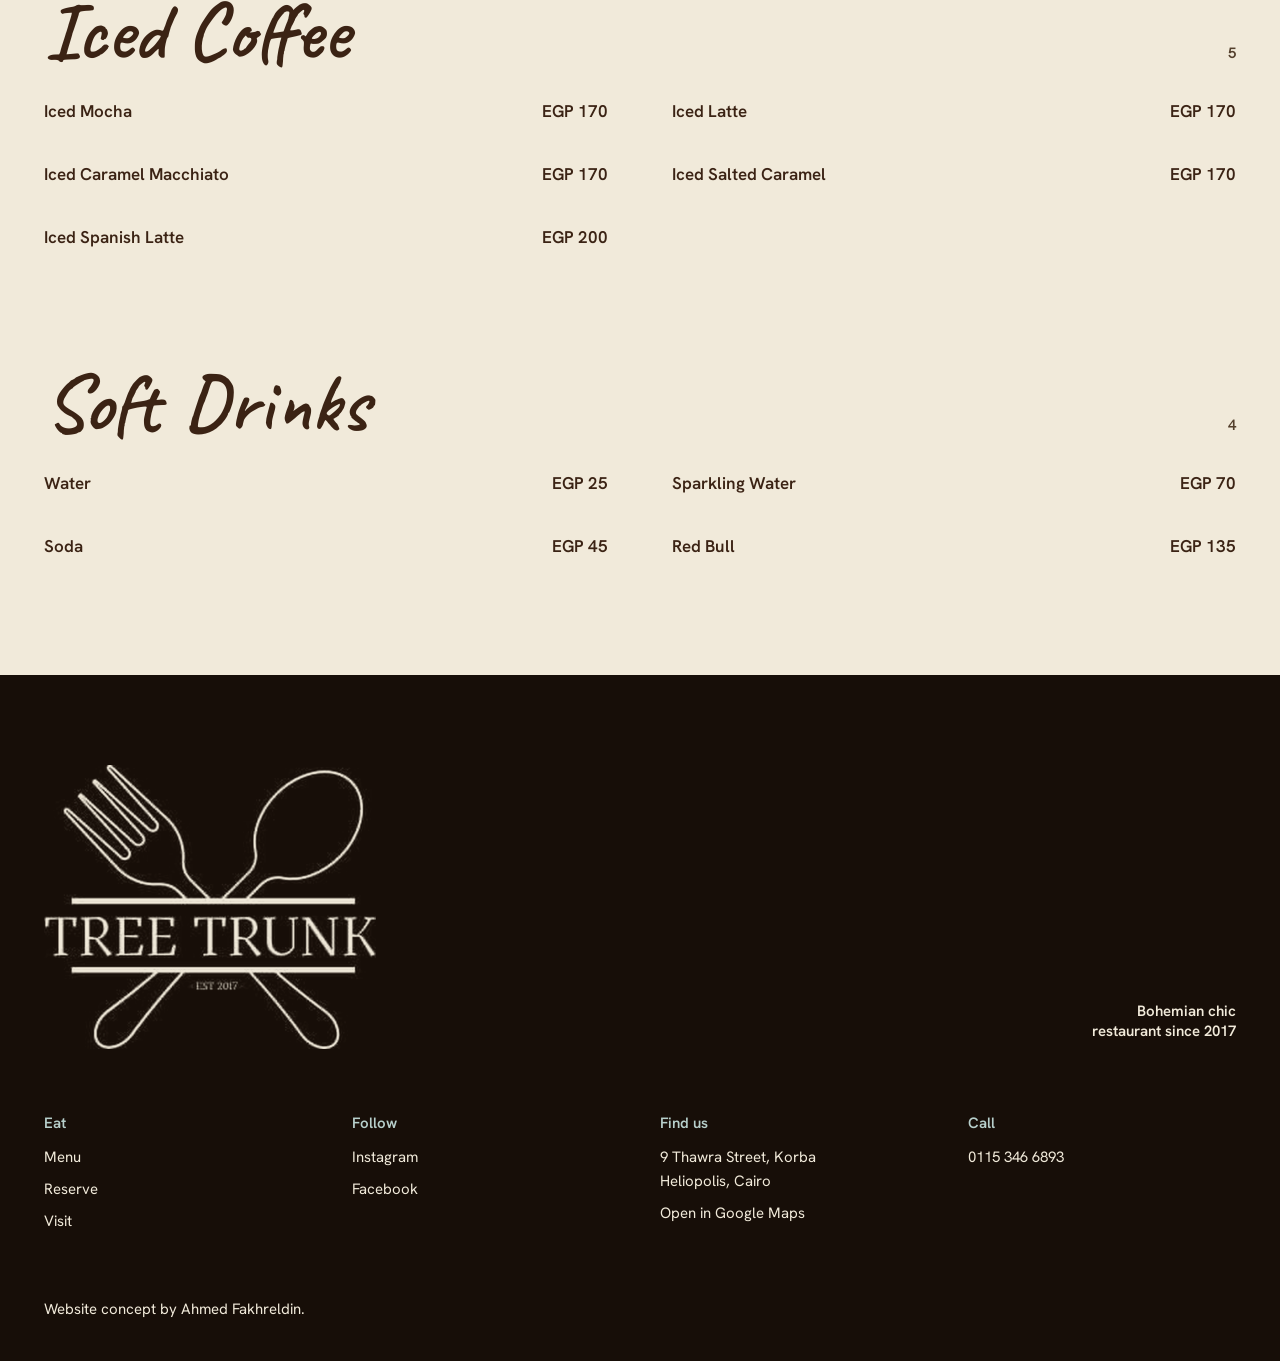
==== commit 17a543e9: "Smooth touch reveal: one plate nearest the middle, with hysteresis Co-Authored-By: Claude Sonnet 5.5" ====
--- a/menu.html
+++ b/menu.html
@@ -16,14 +16,15 @@
 <link rel="apple-touch-icon" href="img/favicon.png">
 <link rel="preload" as="font" type="font/woff2" crossorigin href="fonts/caveat-latin-600-normal.woff2"><link rel="preload" as="font" type="font/woff2" crossorigin href="fonts/hanken-grotesk-latin-400-normal.woff2">
 <style>html.fl body{opacity:0}body{transition:opacity .25s ease}</style><script>(function(){var d=document.documentElement;d.classList.add("fl","js");var done=function(){d.classList.remove("fl")};setTimeout(done,1200);if(document.fonts&&document.fonts.load){Promise.all(["600 20px Caveat","400 16px Hanken Grotesk"].map(function(f){return document.fonts.load(f)})).then(done,done)}else{done()}})();</script>
-<link rel="stylesheet" href="fonts.css?v=28">
-<link rel="stylesheet" href="site.css?v=28">
+<link rel="stylesheet" href="fonts.css?v=32">
+<link rel="stylesheet" href="site.css?v=32">
 </head>
 <body class="menu-page">
 <header class="hdr" id="hdr">
   <a class="logo" href="index.html" aria-label="Tree Trunk, home"><img class="l-ink" src="img/logo-ink.png" alt="Tree Trunk" width="252" height="215"><img class="l-cream" src="img/logo-cream.png" alt="" width="252" height="215"></a>
   <nav class="nav" aria-label="Main"><a href="menu.html" aria-current="page"><span data-ar="المنيو">Menu</span></a><a href="visit.html"><span data-ar="زورونا">Visit</span></a></nav>
   <div class="hdr-r">
+    <a class="btn hdr-menu" href="menu.html"><span data-ar="المنيو">Menu</span></a>
     <button class="lang" id="lang" type="button" aria-label="Switch language" title="Switch to Arabic. The menu stays in English."><span>EN</span><i>/</i><span class="l-ar">ع</span></button>
     <a class="btn btn--go hdr-cta" href="index.html#reserve"><span data-ar="احجز">Reserve</span></a>
     <button class="burger" id="burger" type="button" aria-label="Open menu" aria-expanded="false" aria-controls="drawer"><svg viewBox="0 0 24 24" width="22" height="22" fill="none" stroke="currentColor" stroke-width="1.8" stroke-linecap="round"><path d="M5 7h14M5 12h14M5 17h14"/></svg></button>
@@ -53,6 +54,6 @@
   </div>
   <p class="credit">Website concept by Ahmed Fakhreldin.</p></div>
 </footer>
-<script src="js/site.js?v=28"></script><script src="js/menu.js?v=28"></script>
+<script src="js/site.js?v=32"></script><script src="js/menu.js?v=32"></script>
 </body>
 </html>
--- a/site.css
+++ b/site.css
@@ -240,3 +240,19 @@
  .phero-in{padding-block:36px calc(34vw + 24px)}
  .visit-page .phero-in{padding-bottom:calc(30vw + 24px)}}
 @media(prefers-reduced-motion:reduce){*,*::before,*::after{animation:none!important;transition:none!important;scroll-behavior:auto!important}.js .rv{opacity:1;transform:none}}
+
+.hdr.hdr--over{background:transparent}
+.hdr.hdr--over.solid{background:var(--paper)}
+.hdr--over:not(.solid) .nav a,.hdr--over:not(.solid) .burger{color:var(--cream)}
+.hdr--over:not(.solid) .nav a[aria-current]{color:var(--amber)}
+.hdr--over:not(.solid) .lang{background:#2B1A0F;color:var(--cream)}
+.hdr--over:not(.solid) .lang i{color:#C9B79B}
+.hdr--over:not(.solid) .hdr-cta{background:var(--amber);color:#1B120C}
+@media(hover:hover) and (pointer:fine){.hdr--over:not(.solid) .hdr-cta:hover{background:#F2CE96}}
+
+.hdr-menu{display:none;min-height:44px;padding:0 16px;font-size:15px}
+@media(max-width:980px){.hdr-menu{display:inline-flex}.hdr--over:not(.solid) .hdr-menu{background:var(--amber);color:#1B120C}}
+@media(max-width:360px){.hdr-r{gap:8px}.hdr-menu{padding:0 12px}.lang{padding:0 12px}.logo img{height:42px}}
+
+.plate img,.obj .ph,.obj .sk{will-change:opacity,transform;-webkit-backface-visibility:hidden;backface-visibility:hidden}
+.plate .ph,.obj .ph{transition-duration:.45s}
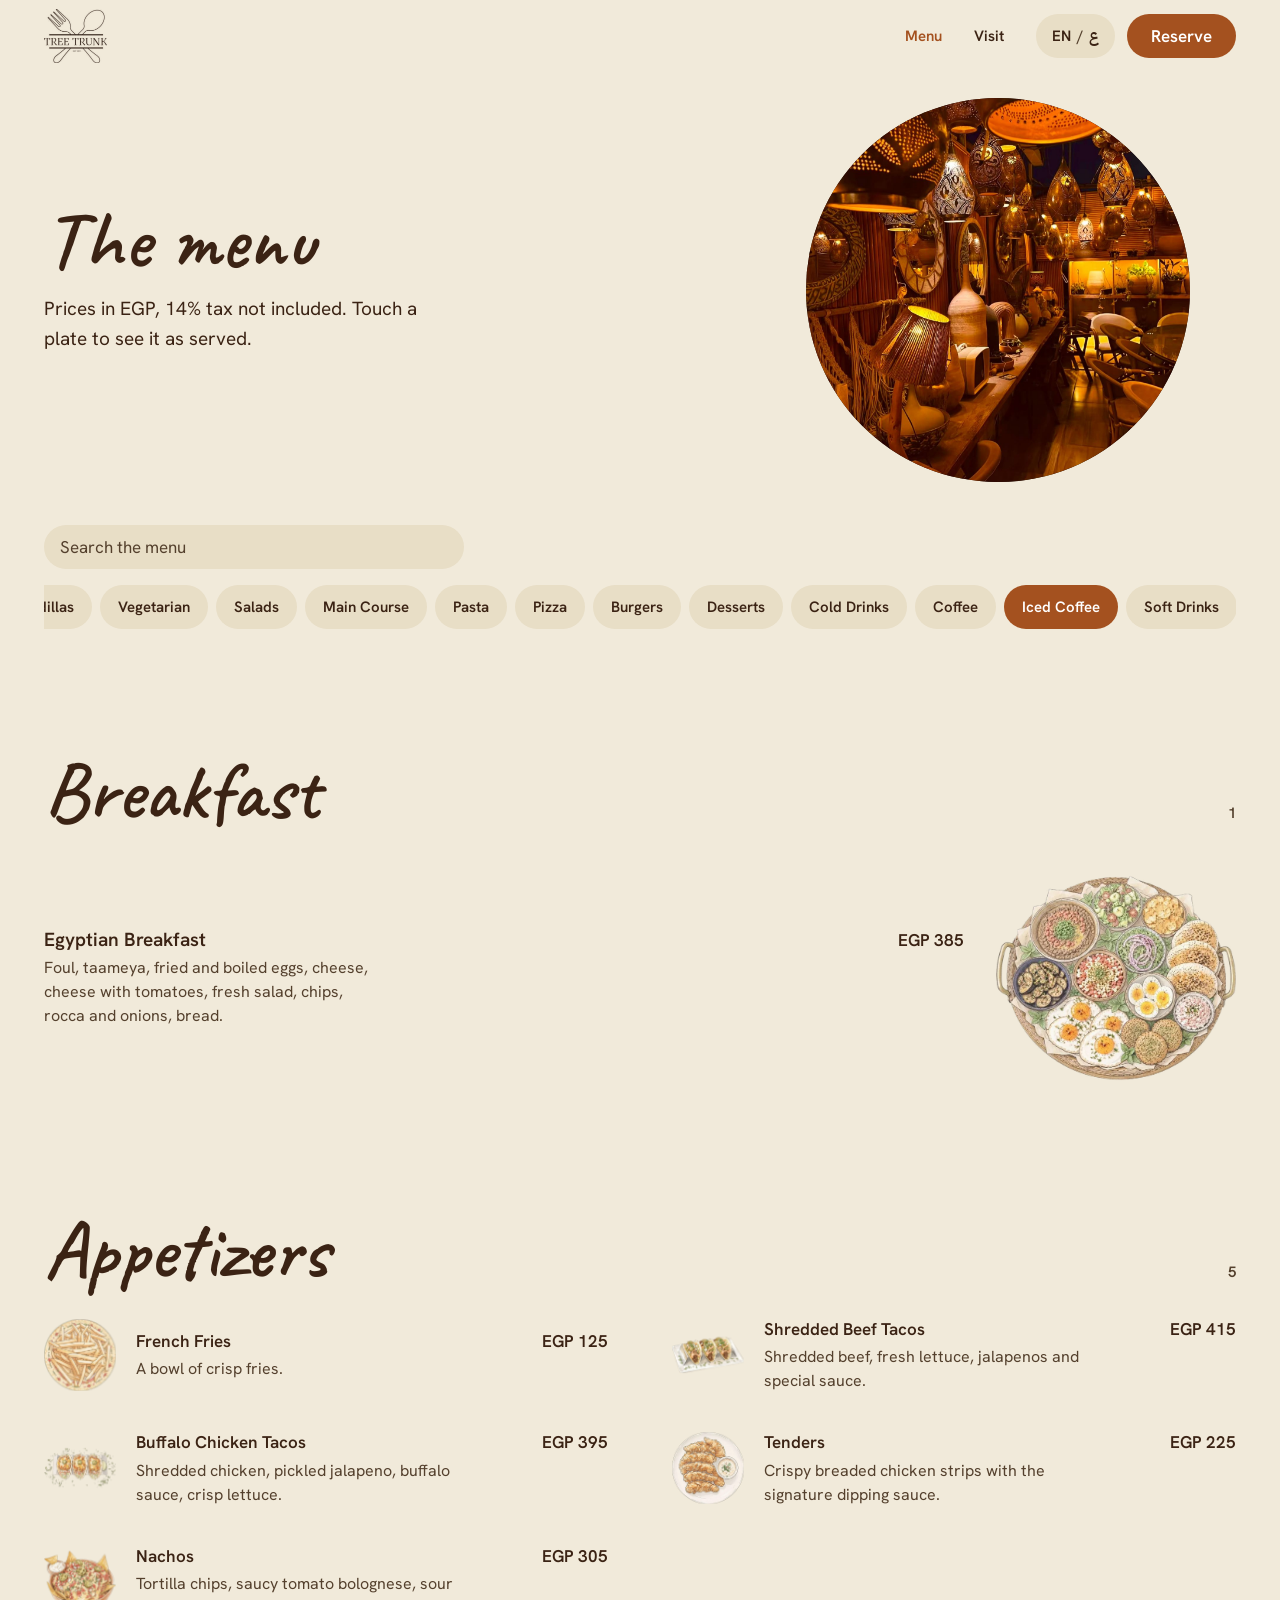
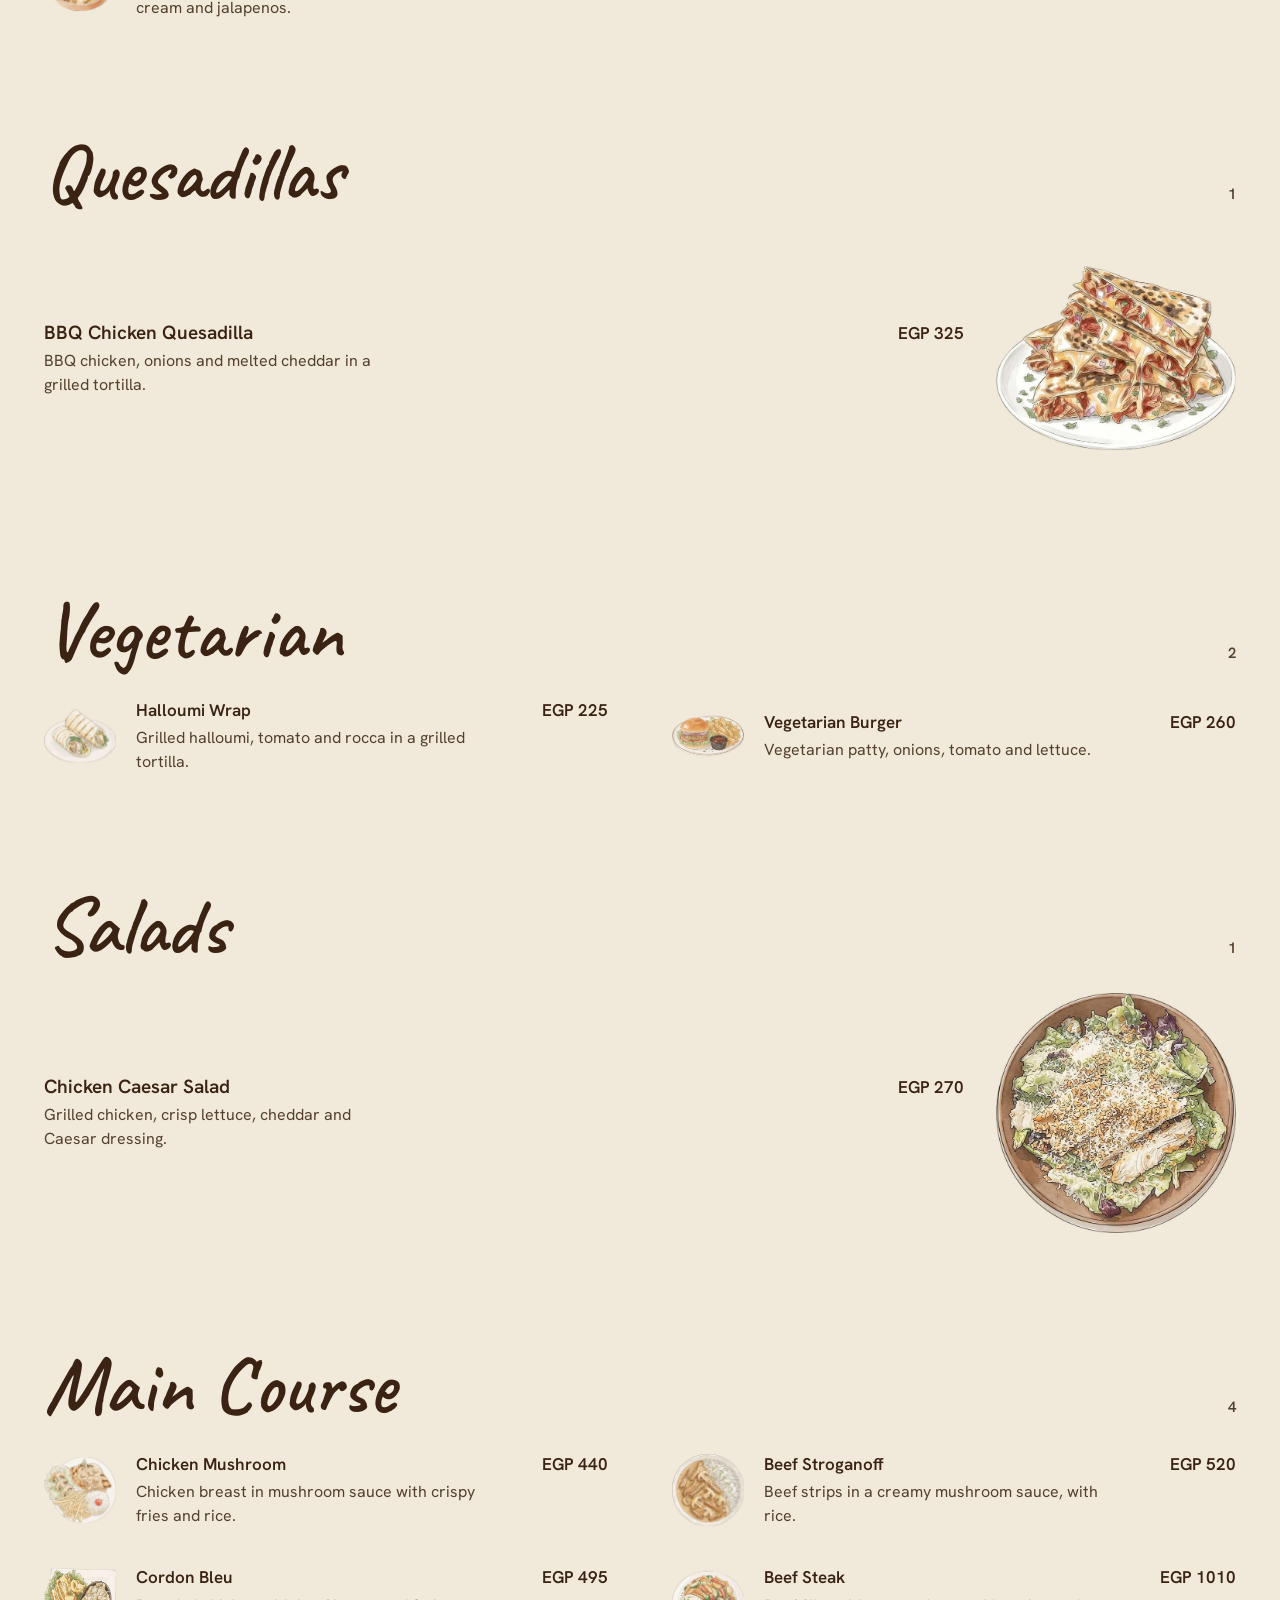
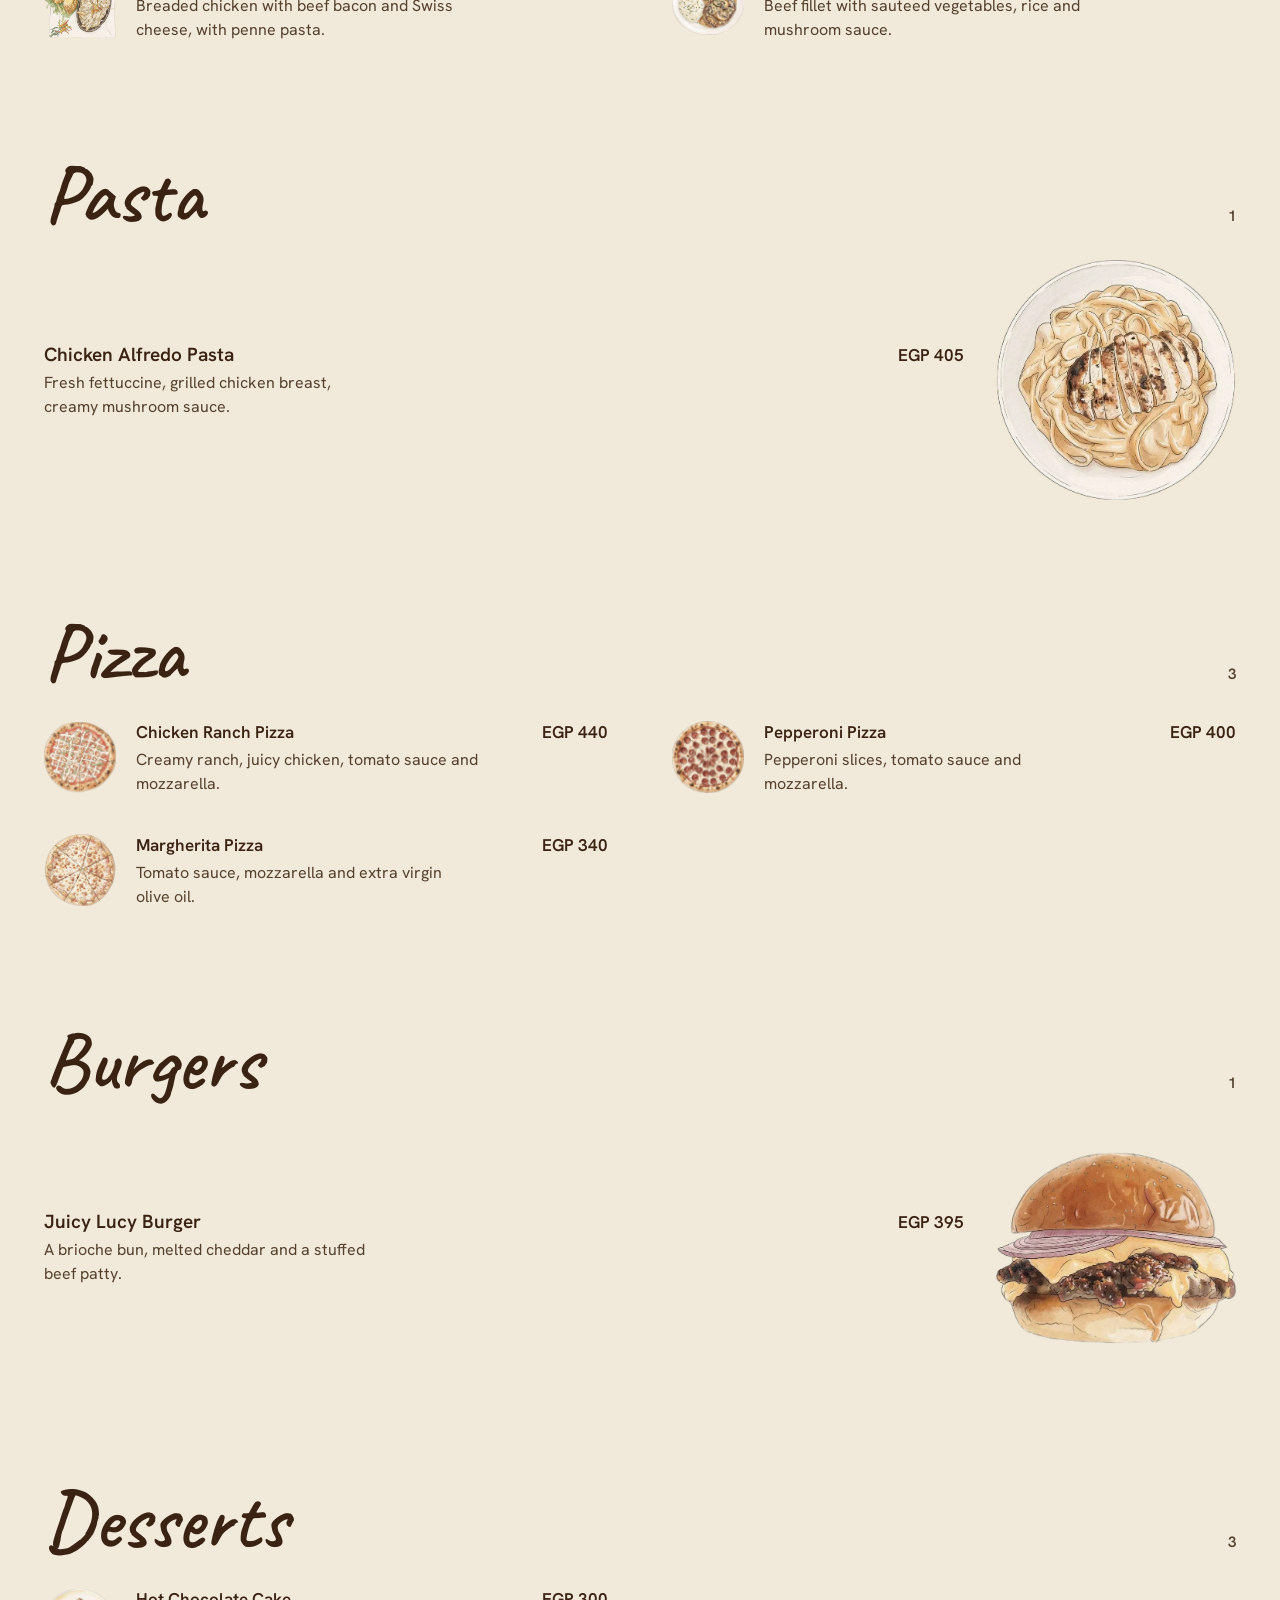
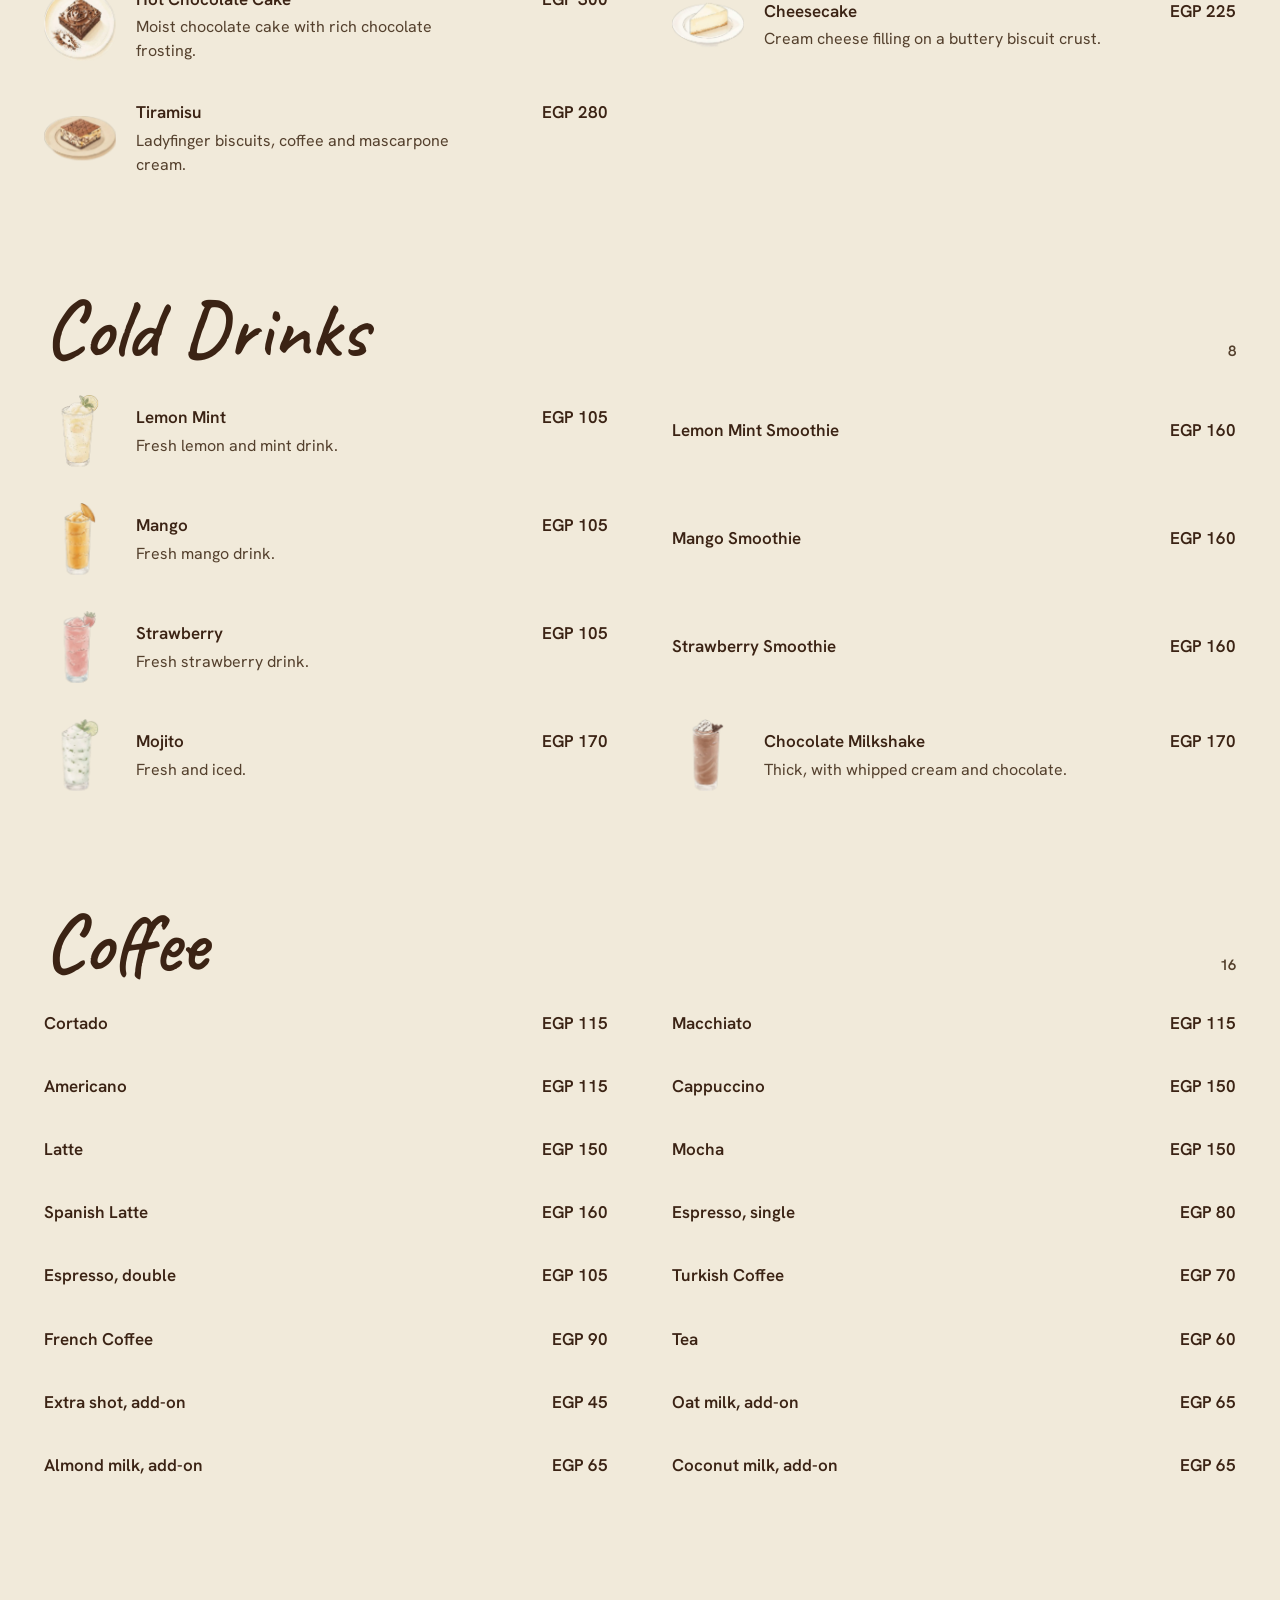
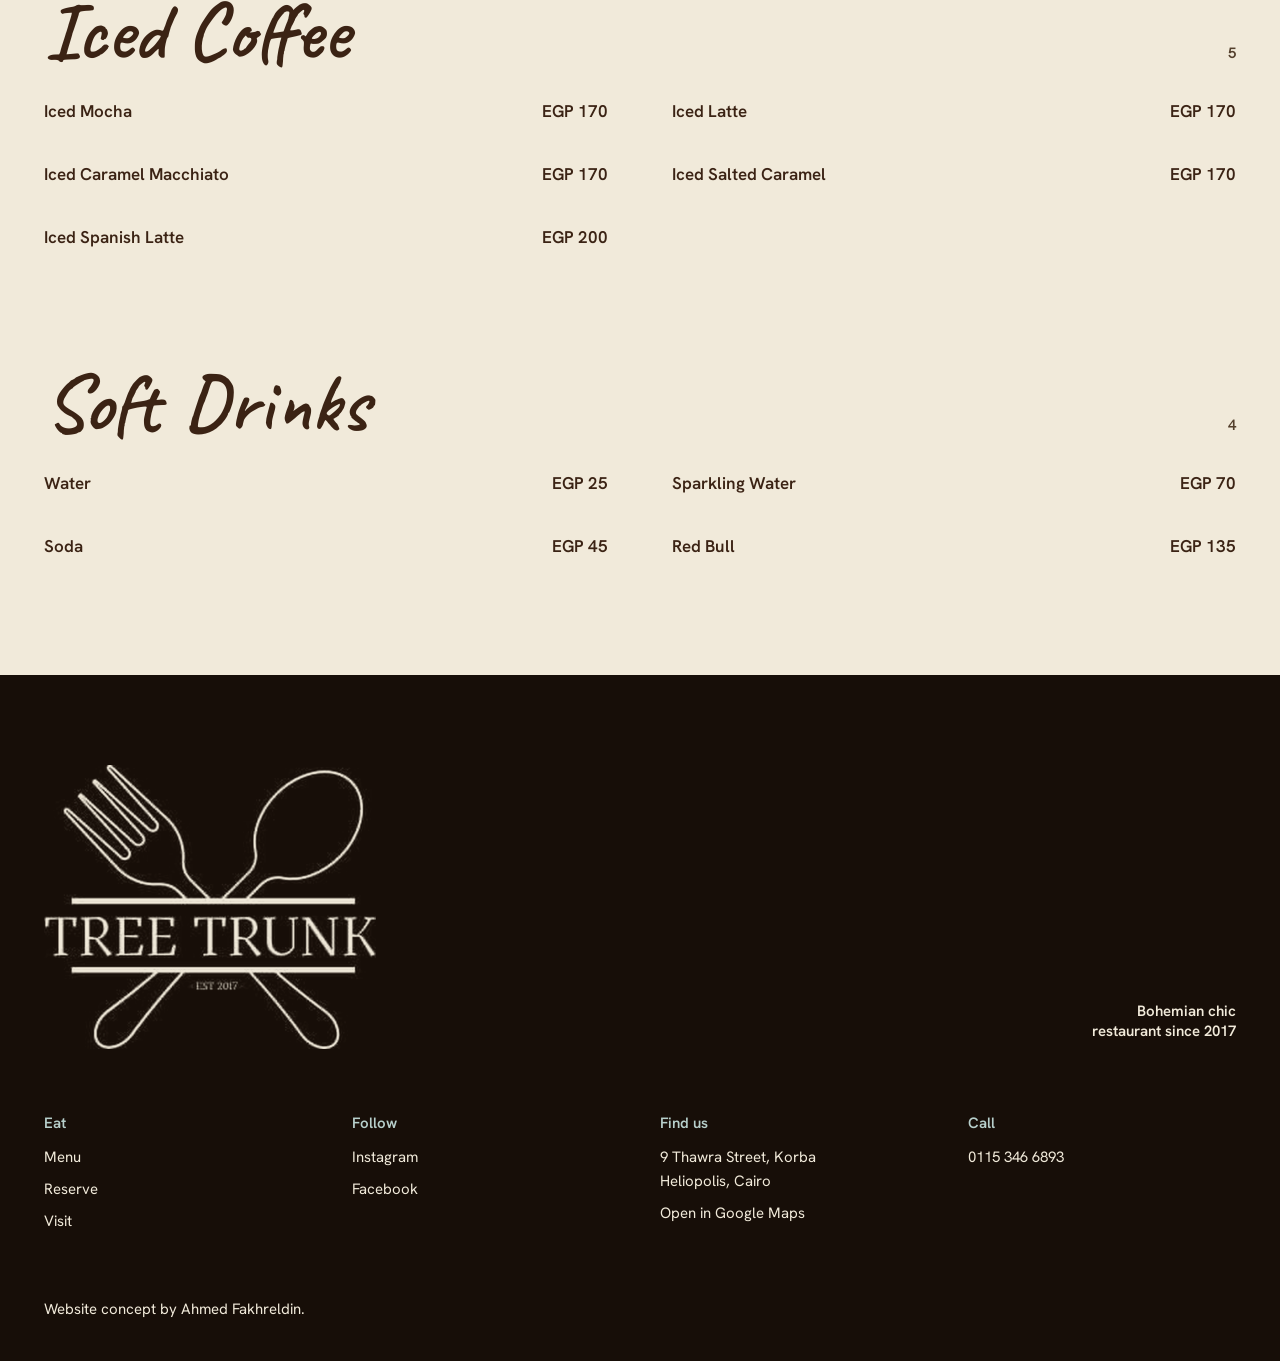
==== commit 2c4087ae: "Fix empty circle cell on phones, guard horizontal overflow on iOS Co-Authored-By: Claude Sonnet 5.5 " ====
--- a/menu.html
+++ b/menu.html
@@ -2,7 +2,7 @@
 <html lang="en">
 <head>
 <meta charset="utf-8">
-<meta name="viewport" content="width=device-width,initial-scale=1,viewport-fit=cover">
+<meta name="viewport" content="width=device-width,initial-scale=1,minimum-scale=1,viewport-fit=cover">
 <title>Menu | Tree Trunk, Korba</title>
 <meta name="description" content="The Tree Trunk menu: breakfast, tacos, pizza, pasta, burgers, desserts, cold drinks and coffee.">
 <meta name="theme-color" content="#F1EADA">
@@ -16,8 +16,8 @@
 <link rel="apple-touch-icon" href="img/favicon.png">
 <link rel="preload" as="font" type="font/woff2" crossorigin href="fonts/caveat-latin-600-normal.woff2"><link rel="preload" as="font" type="font/woff2" crossorigin href="fonts/hanken-grotesk-latin-400-normal.woff2">
 <style>html.fl body{opacity:0}body{transition:opacity .25s ease}</style><script>(function(){var d=document.documentElement;d.classList.add("fl","js");var done=function(){d.classList.remove("fl")};setTimeout(done,1200);if(document.fonts&&document.fonts.load){Promise.all(["600 20px Caveat","400 16px Hanken Grotesk"].map(function(f){return document.fonts.load(f)})).then(done,done)}else{done()}})();</script>
-<link rel="stylesheet" href="fonts.css?v=32">
-<link rel="stylesheet" href="site.css?v=32">
+<link rel="stylesheet" href="fonts.css?v=33">
+<link rel="stylesheet" href="site.css?v=33">
 </head>
 <body class="menu-page">
 <header class="hdr" id="hdr">
@@ -54,6 +54,6 @@
   </div>
   <p class="credit">Website concept by Ahmed Fakhreldin.</p></div>
 </footer>
-<script src="js/site.js?v=32"></script><script src="js/menu.js?v=32"></script>
+<script src="js/site.js?v=33"></script><script src="js/menu.js?v=33"></script>
 </body>
 </html>
--- a/site.css
+++ b/site.css
@@ -204,7 +204,7 @@
 /* tablet and phone */
 @media(max-width:980px){
  .place-h{grid-template-columns:1fr}.place-h p{justify-self:start}
- .circles{grid-template-columns:repeat(2,1fr);gap:16px}.ci1,.ci2,.ci3,.ci4,.ci5{grid-column:auto;margin-top:0}.ci1{grid-column:1/3}.ci5{grid-column:1/3}.nav,.hdr-cta{display:none}.burger{display:block}.hdr{gap:12px}.logo{margin-inline-end:auto}
+ .circles{grid-template-columns:repeat(2,1fr);gap:16px}.ci1,.ci2,.ci3,.ci4,.ci5{grid-column:auto;margin-top:0}.ci1{grid-column:1/3}.nav,.hdr-cta{display:none}.burger{display:block}.hdr{gap:12px}.logo{margin-inline-end:auto}
  .coupon{grid-template-columns:1fr}.coupon-r{border-inline-start:0;border-top:5px dotted var(--paper)}
  .coupon-r::before,.coupon-r::after{top:-16px;bottom:auto}.coupon-r::before{inset-inline-start:-16px}.coupon-r::after{inset-inline-start:auto;inset-inline-end:-16px}
  .info-grid{grid-template-columns:1fr}.foot-grid{grid-template-columns:1fr 1fr}.msec ul{grid-template-columns:1fr}
@@ -256,3 +256,6 @@
 
 .plate img,.obj .ph,.obj .sk{will-change:opacity,transform;-webkit-backface-visibility:hidden;backface-visibility:hidden}
 .plate .ph,.obj .ph{transition-duration:.45s}
+
+html,body{max-width:100%;overflow-x:hidden}
+main,.foot{overflow-x:clip}
